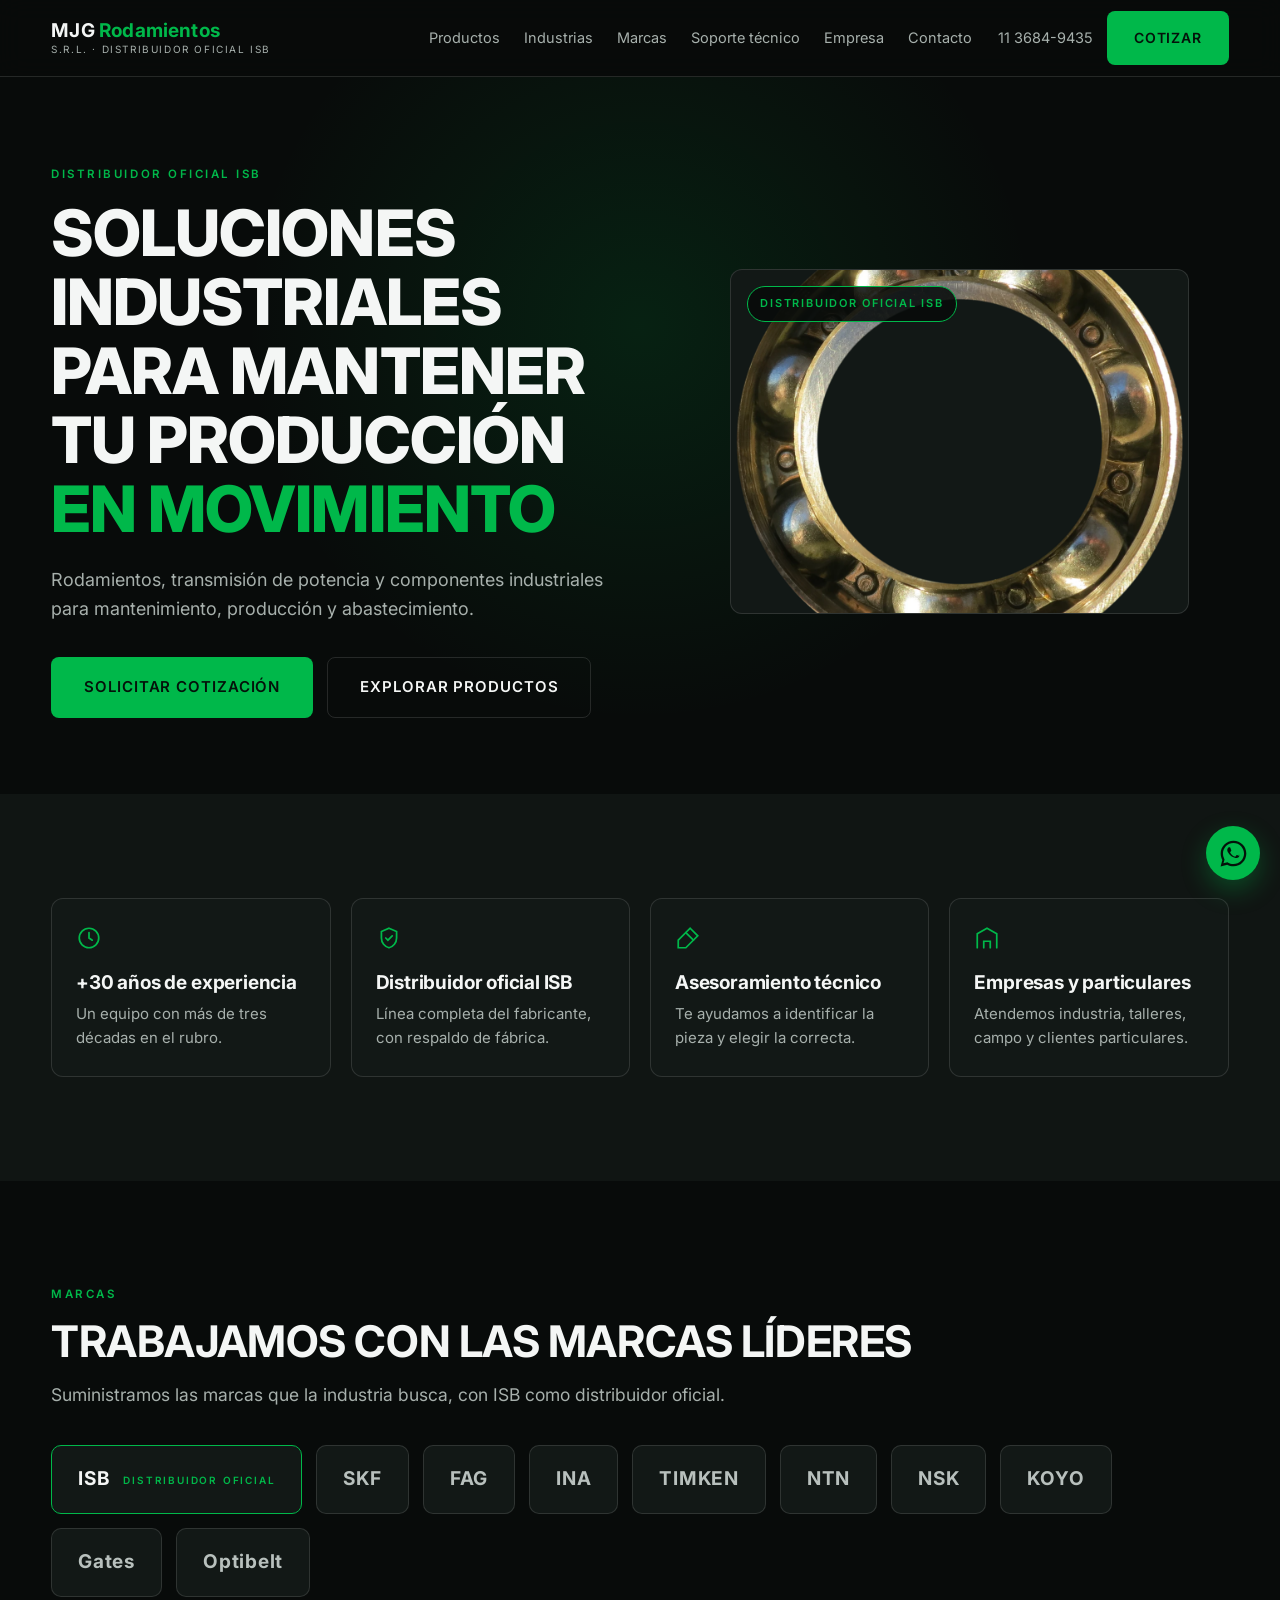
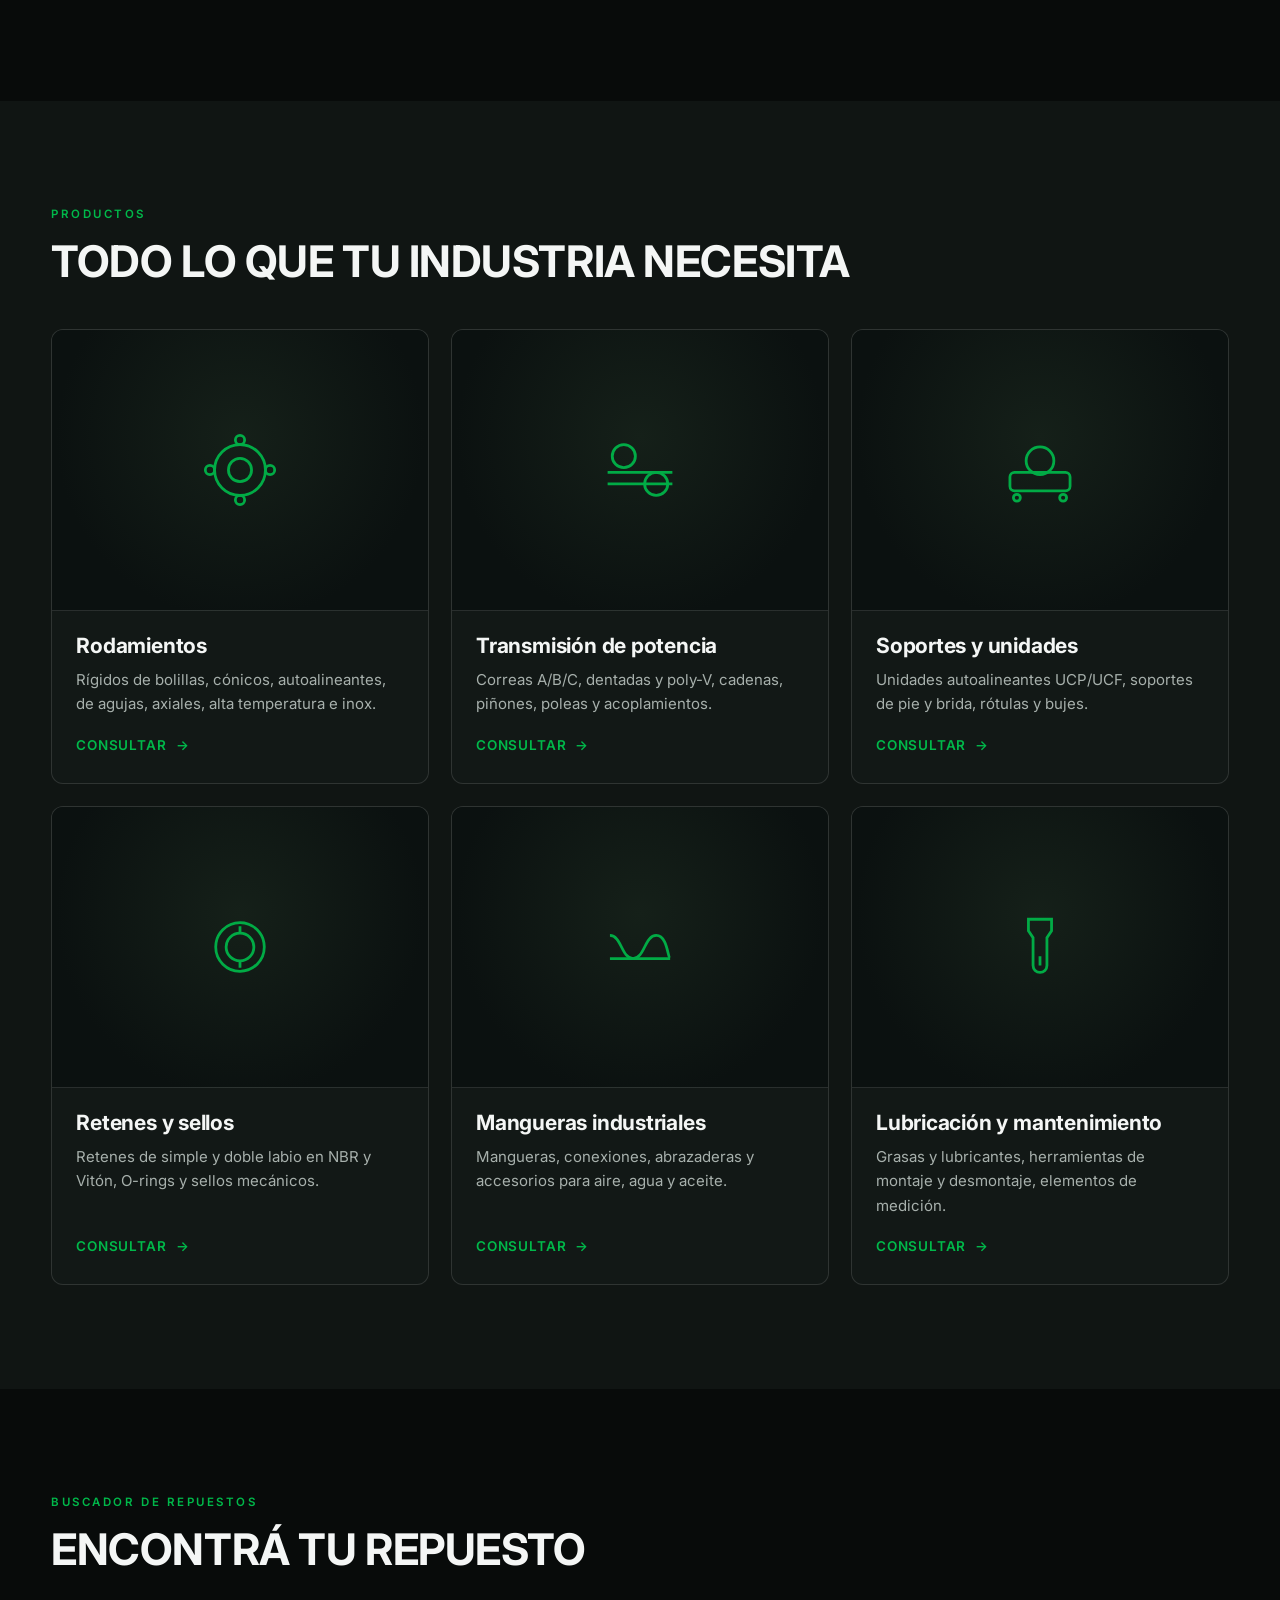
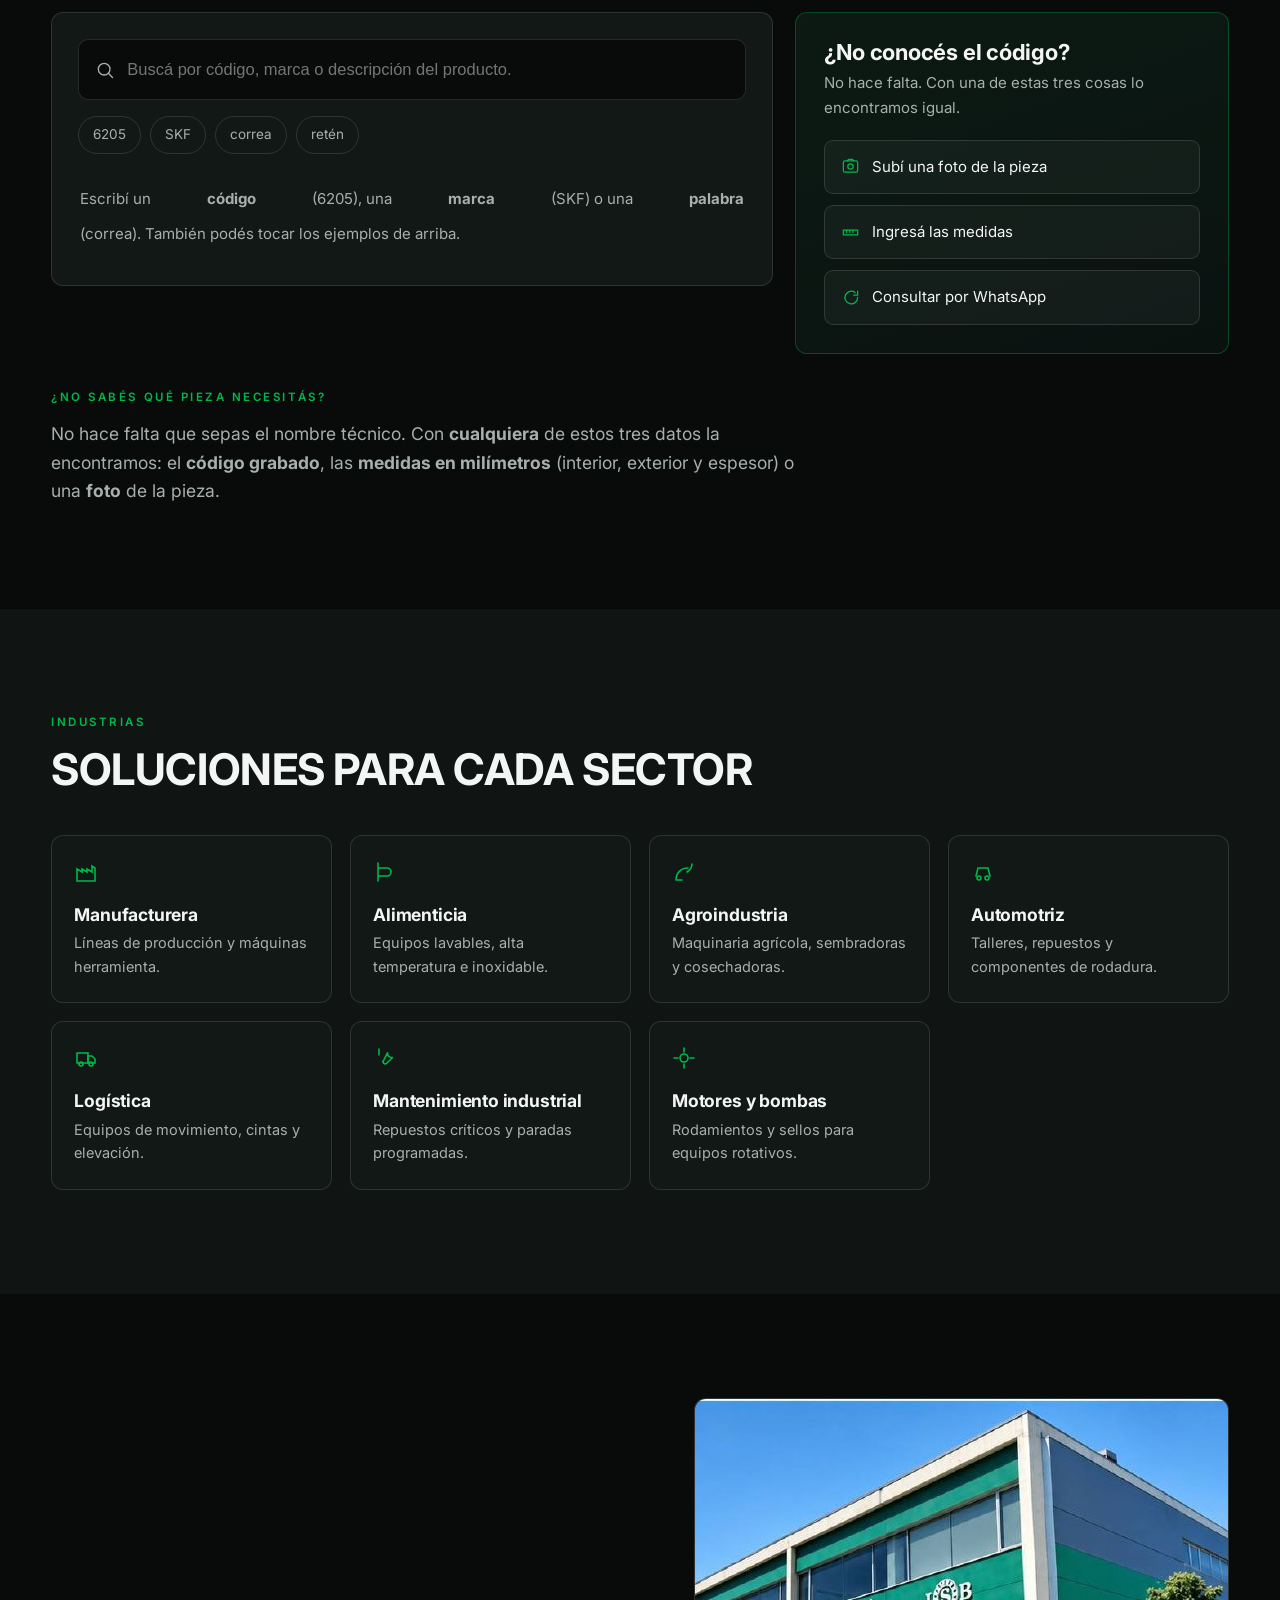
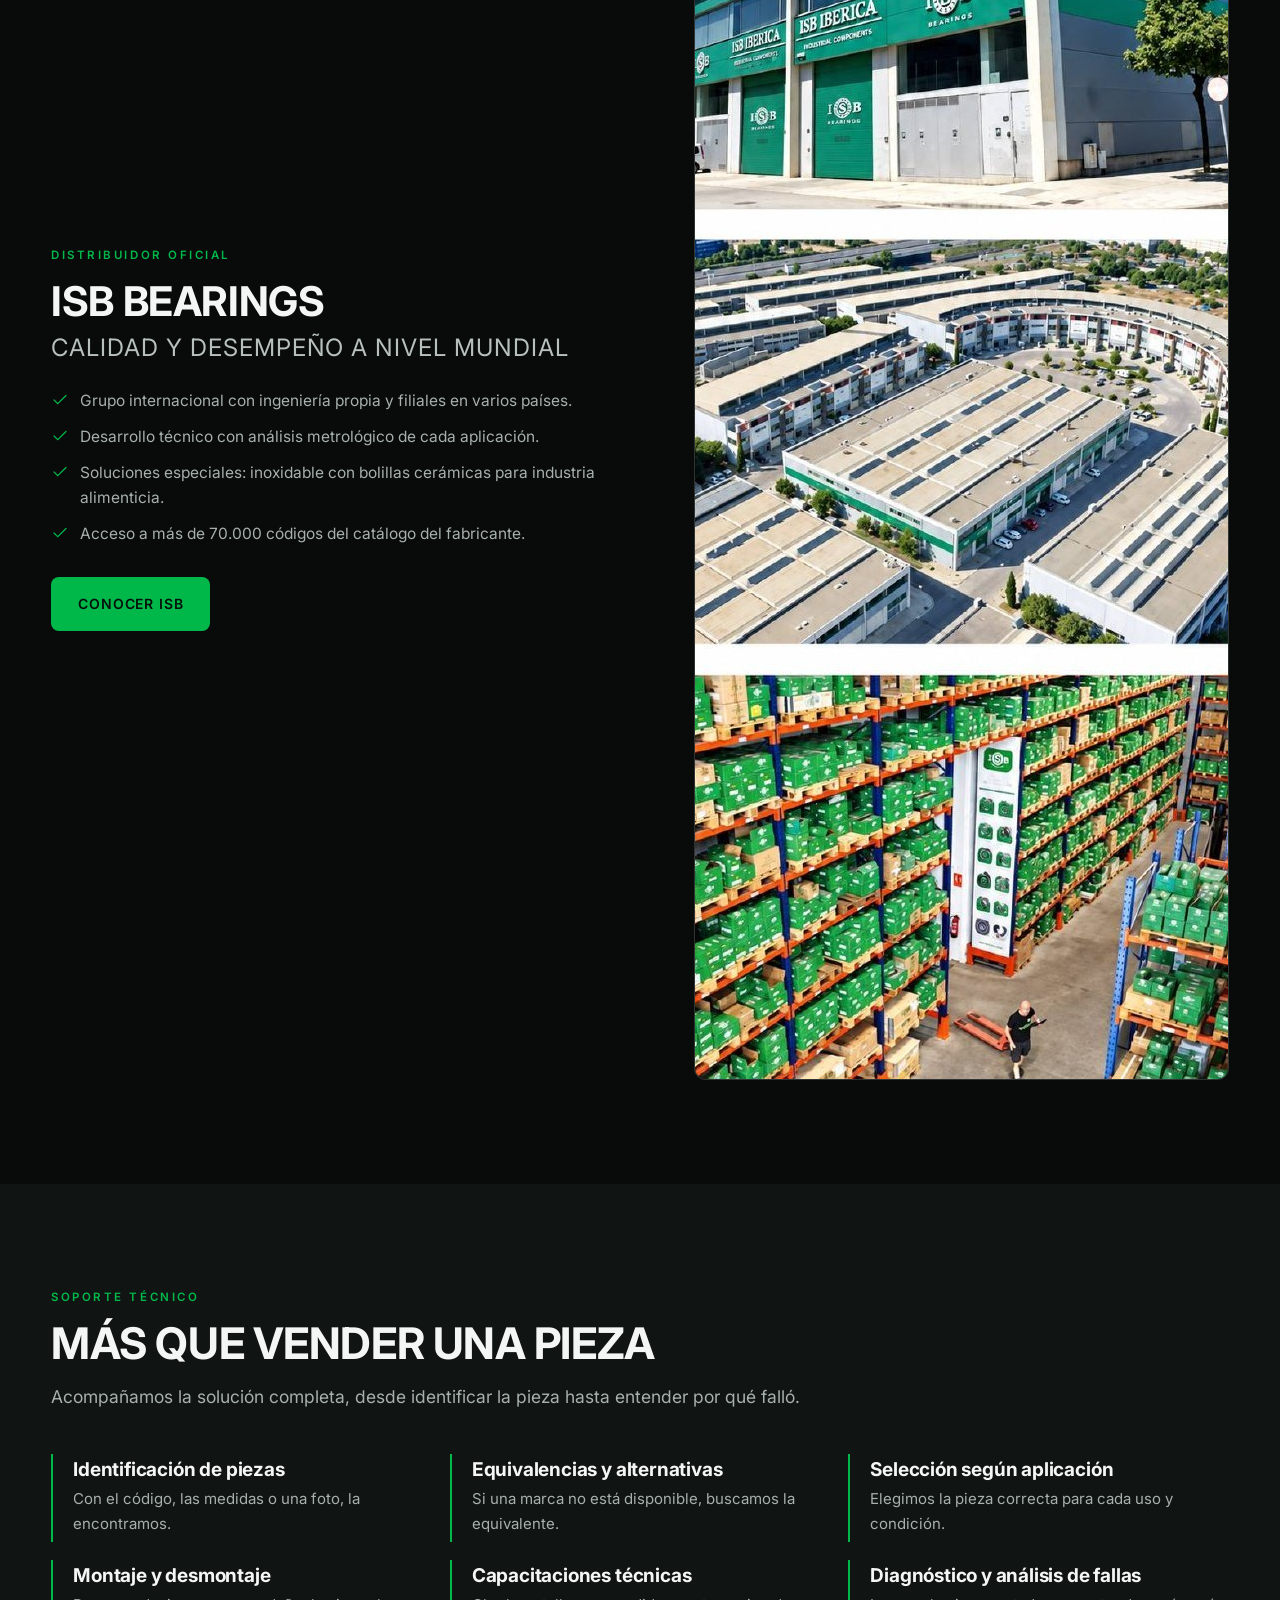
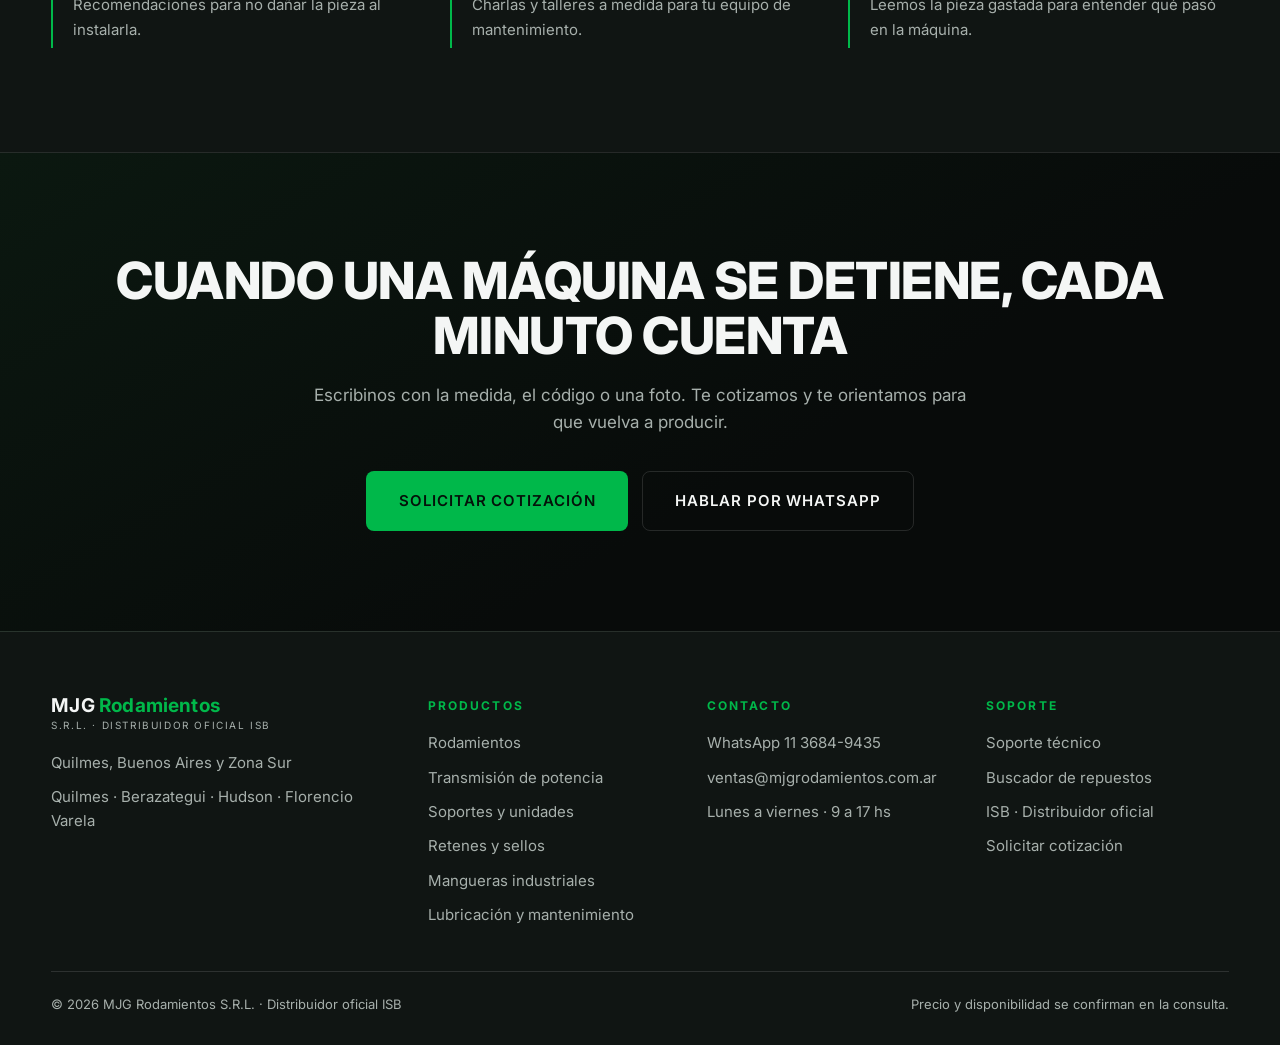
==== index.html @ 92ea75d4 "Rediseno completo: estetica industrial oscura (header sticky, hero, beneficios, marcas, categorias, " ====
<!DOCTYPE html>
<html lang="es">
<head>
<meta charset="utf-8">
<meta name="viewport" content="width=device-width,initial-scale=1">
<title>MJG Rodamientos | Soluciones Industriales y Transmisión de Potencia</title>
<meta name="description" content="Rodamientos, transmisión de potencia y componentes industriales para mantenimiento, producción y abastecimiento. Distribuidor oficial ISB. Quilmes, Berazategui, Hudson, Florencio Varela y Zona Sur.">
<link rel="canonical" href="https://mjgrodamientos.com.ar/">
<meta name="theme-color" content="#080B0A">
<meta name="robots" content="index, follow, max-snippet:-1, max-image-preview:large">
<link rel="icon" href="favicon.ico" sizes="any">
<link rel="icon" type="image/png" sizes="512x512" href="favicon-512.png">
<link rel="apple-touch-icon" sizes="180x180" href="favicon-180.png">
<meta property="og:type" content="website">
<meta property="og:site_name" content="MJG Rodamientos S.R.L.">
<meta property="og:locale" content="es_AR">
<meta property="og:url" content="https://mjgrodamientos.com.ar/">
<meta property="og:title" content="MJG Rodamientos | Soluciones Industriales y Transmisión de Potencia">
<meta property="og:description" content="Distribuidor oficial ISB. Rodamientos, transmisión de potencia y componentes industriales. Zona Sur: Quilmes, Berazategui, Hudson y Florencio Varela.">
<meta property="og:image" content="https://mjgrodamientos.com.ar/og-image.png">
<meta property="og:image:width" content="1200">
<meta property="og:image:height" content="630">
<meta name="twitter:card" content="summary_large_image">
<meta name="twitter:title" content="MJG Rodamientos | Soluciones Industriales">
<meta name="twitter:description" content="Distribuidor oficial ISB. Cotizá por WhatsApp.">
<meta name="twitter:image" content="https://mjgrodamientos.com.ar/og-image.png">
<link rel="preconnect" href="https://fonts.googleapis.com">
<link rel="preconnect" href="https://fonts.gstatic.com" crossorigin>
<link href="https://fonts.googleapis.com/css2?family=Inter:wght@400;500;600;700;800&display=swap" rel="stylesheet">
<link rel="stylesheet" href="assets/site.css">
<script type="application/ld+json">
{
  "@context": "https://schema.org",
  "@type": "LocalBusiness",
  "@id": "https://mjgrodamientos.com.ar/#organizacion",
  "name": "MJG Rodamientos S.R.L.",
  "url": "https://mjgrodamientos.com.ar/",
  "email": "ventas@mjgrodamientos.com.ar",
  "telephone": "+5491136849435",
  "description": "MJG Rodamientos S.R.L.: distribuidor oficial ISB. Rodamientos, transmisión de potencia y componentes industriales para mantenimiento, producción y abastecimiento. Atiende Quilmes, Berazategui, Hudson, Florencio Varela y toda la Zona Sur.",
  "image": "https://mjgrodamientos.com.ar/og-image.png",
  "logo": "https://mjgrodamientos.com.ar/og-image.png",
  "address": { "@type": "PostalAddress", "addressCountry": "AR" },
  "areaServed": [
    { "@type": "AdministrativeArea", "name": "Zona Sur del Gran Buenos Aires" },
    { "@type": "City", "name": "Quilmes" },
    { "@type": "City", "name": "Berazategui" },
    { "@type": "City", "name": "Hudson" },
    { "@type": "City", "name": "Florencio Varela" },
    { "@type": "Country", "name": "Argentina" }
  ],
  "openingHoursSpecification": [
    { "@type": "OpeningHoursSpecification", "dayOfWeek": ["Monday","Tuesday","Wednesday","Thursday","Friday"], "opens": "09:00", "closes": "17:00" }
  ],
  "contactPoint": {
    "@type": "ContactPoint",
    "contactType": "sales",
    "telephone": "+5491136849435",
    "email": "ventas@mjgrodamientos.com.ar",
    "areaServed": "AR",
    "availableLanguage": ["es"]
  },
  "hasOfferCatalog": {
    "@type": "OfferCatalog",
    "name": "Soluciones industriales",
    "itemListElement": [
      { "@type": "Offer", "itemOffered": { "@type": "Product", "name": "Rodamientos", "description": "Rígidos de bolillas, cónicos, autoalineantes, de agujas, axiales, alta temperatura e inox." } },
      { "@type": "Offer", "itemOffered": { "@type": "Product", "name": "Transmisión de potencia", "description": "Correas, cadenas, piñones, poleas y acoplamientos." } },
      { "@type": "Offer", "itemOffered": { "@type": "Product", "name": "Soportes y unidades", "description": "Unidades autoalineantes, soportes de pie y brida, rótulas y bujes." } },
      { "@type": "Offer", "itemOffered": { "@type": "Product", "name": "Retenes y sellos", "description": "Retenes de simple y doble labio en NBR y Vitón, O-rings y sellos." } },
      { "@type": "Offer", "itemOffered": { "@type": "Product", "name": "Mangueras industriales", "description": "Mangueras, conexiones, abrazaderas y accesorios." } },
      { "@type": "Offer", "itemOffered": { "@type": "Product", "name": "Lubricación y mantenimiento", "description": "Grasas, lubricantes, herramientas de montaje y mantenimiento." } }
    ]
  }
}
</script>
</head>
<body>

<header class="m-hdr" id="hdr">
  <div class="m-wrap m-hdr-in">
    <a class="m-logo" href="#top" aria-label="MJG Rodamientos, inicio">
      <b>MJG <em>Rodamientos</em></b>
      <span>S.R.L. · Distribuidor oficial ISB</span>
    </a>
    <nav class="m-nav" aria-label="Principal">
      <a href="#productos">Productos</a>
      <a href="#industrias">Industrias</a>
      <a href="#marcas">Marcas</a>
      <a href="#soporte">Soporte técnico</a>
      <a href="#empresa">Empresa</a>
      <a href="#contacto">Contacto</a>
    </nav>
    <div class="m-hdr-act">
      <a class="m-tel" href="https://wa.me/5491136849435?text=Hola%20MJG%20Rodamientos%2C%20queria%20hacer%20una%20consulta.%20">11 3684-9435</a>
      <a class="m-btn m-btn--p" href="https://wa.me/5491136849435?text=Hola%20MJG%20Rodamientos%2C%20quiero%20solicitar%20una%20cotizacion.%20Te%20paso%20la%20medida%2C%20el%20codigo%20o%20una%20foto%20de%20la%20pieza%3A%20">Cotizar</a>
      <button class="m-burger" id="burger" aria-label="Abrir menú" aria-expanded="false" aria-controls="mnav"><span></span><span></span><span></span></button>
    </div>
  </div>
  <nav class="m-mnav" id="mnav" hidden aria-label="Menú">
    <div class="m-wrap">
      <a href="#productos">Productos</a>
      <a href="#industrias">Industrias</a>
      <a href="#marcas">Marcas</a>
      <a href="#soporte">Soporte técnico</a>
      <a href="#empresa">Empresa</a>
      <a href="#contacto">Contacto</a>
    </div>
  </nav>
</header>

<main id="top">

  <section class="m-hero">
    <div class="m-wrap m-hero-in">
      <div>
        <p class="m-eyebrow">Distribuidor oficial ISB</p>
        <h1>Soluciones industriales para mantener tu producción <span class="m-grn">en movimiento</span></h1>
        <p class="m-sub">Rodamientos, transmisión de potencia y componentes industriales para mantenimiento, producción y abastecimiento.</p>
        <div class="m-hero-cta">
          <a class="m-btn m-btn--p m-btn--lg" href="https://wa.me/5491136849435?text=Hola%20MJG%20Rodamientos%2C%20quiero%20solicitar%20una%20cotizacion.%20Te%20paso%20la%20medida%2C%20el%20codigo%20o%20una%20foto%20de%20la%20pieza%3A%20">Solicitar cotización</a>
          <a class="m-btn m-btn--s m-btn--lg" href="#productos">Explorar productos</a>
        </div>
      </div>
      <figure class="m-hero-img m-rv">
        <span class="m-badge">Distribuidor oficial ISB</span>
        <img src="rod-bolillas.webp" alt="Rodamientos industriales" width="1100" height="1100" fetchpriority="high">
      </figure>
    </div>
  </section>

  <section class="m-sec m-sec--alt" id="beneficios">
    <div class="m-wrap">
      <div class="m-ben-grid">
        <article class="m-ben-c m-rv">
          <svg viewBox="0 0 24 24" fill="none" stroke="currentColor" stroke-width="1.6" stroke-linecap="round"><circle cx="12" cy="12" r="9"/><path d="M12 7v5l3 2"/></svg>
          <h3>+30 años de experiencia</h3>
          <p>Un equipo con más de tres décadas en el rubro.</p>
        </article>
        <article class="m-ben-c m-rv">
          <svg viewBox="0 0 24 24" fill="none" stroke="currentColor" stroke-width="1.6" stroke-linecap="round"><path d="M12 3l7 3v6c0 4.4-3 8-7 9-4-1-7-4.6-7-9V6z"/><path d="M9 12l2 2 4-4"/></svg>
          <h3>Distribuidor oficial ISB</h3>
          <p>Línea completa del fabricante, con respaldo de fábrica.</p>
        </article>
        <article class="m-ben-c m-rv">
          <svg viewBox="0 0 24 24" fill="none" stroke="currentColor" stroke-width="1.6" stroke-linecap="round"><path d="M14 3l7 7-11 11H3v-7z"/><path d="M10 7l7 7"/></svg>
          <h3>Asesoramiento técnico</h3>
          <p>Te ayudamos a identificar la pieza y elegir la correcta.</p>
        </article>
        <article class="m-ben-c m-rv">
          <svg viewBox="0 0 24 24" fill="none" stroke="currentColor" stroke-width="1.6" stroke-linecap="round"><path d="M3 21V8l9-5 9 5v13"/><path d="M9 21v-6h6v6"/></svg>
          <h3>Empresas y particulares</h3>
          <p>Atendemos industria, talleres, campo y clientes particulares.</p>
        </article>
      </div>
    </div>
  </section>

  <section class="m-sec" id="marcas">
    <div class="m-wrap">
      <p class="m-eyebrow">Marcas</p>
      <h2 class="m-h2">Trabajamos con las marcas líderes</h2>
      <p class="m-lead">Suministramos las marcas que la industria busca, con ISB como distribuidor oficial.</p>
      <div class="m-brands m-rv">
        <div class="m-brand m-brand--isb"><span>ISB</span><small>Distribuidor oficial</small></div>
        <div class="m-brand">SKF</div>
        <div class="m-brand">FAG</div>
        <div class="m-brand">INA</div>
        <div class="m-brand">TIMKEN</div>
        <div class="m-brand">NTN</div>
        <div class="m-brand">NSK</div>
        <div class="m-brand">KOYO</div>
        <div class="m-brand">Gates</div>
        <div class="m-brand">Optibelt</div>
      </div>
    </div>
  </section>

  <section class="m-sec m-sec--alt" id="productos">
    <div class="m-wrap">
      <p class="m-eyebrow">Productos</p>
      <h2 class="m-h2">Todo lo que tu industria necesita</h2>
      <div class="m-cats">
        <article class="m-cat m-rv">
          <div class="m-cat-ico" aria-hidden="true"><svg viewBox="0 0 64 64" fill="none" stroke="currentColor" stroke-width="2.4"><circle cx="32" cy="32" r="22"/><circle cx="32" cy="32" r="10"/><circle cx="32" cy="6" r="4"/><circle cx="58" cy="32" r="4"/><circle cx="32" cy="58" r="4"/><circle cx="6" cy="32" r="4"/></svg></div>
          <div class="m-cat-b">
            <h3>Rodamientos</h3>
            <p>Rígidos de bolillas, cónicos, autoalineantes, de agujas, axiales, alta temperatura e inox.</p>
            <a class="m-more" href="https://wa.me/5491136849435?text=Hola%20MJG%20Rodamientos%2C%20quiero%20consultar%20por%20RODAMIENTOS.%20Te%20paso%20la%20medida%20o%20el%20codigo%3A%20">Consultar <span aria-hidden="true">→</span></a>
          </div>
        </article>
        <article class="m-cat m-rv">
          <div class="m-cat-ico" aria-hidden="true"><svg viewBox="0 0 64 64" fill="none" stroke="currentColor" stroke-width="2.4"><circle cx="18" cy="20" r="10"/><circle cx="46" cy="44" r="10"/><path d="M4 34h56M4 44h56"/></svg></div>
          <div class="m-cat-b">
            <h3>Transmisión de potencia</h3>
            <p>Correas A/B/C, dentadas y poly-V, cadenas, piñones, poleas y acoplamientos.</p>
            <a class="m-more" href="https://wa.me/5491136849435?text=Hola%20MJG%20Rodamientos%2C%20quiero%20consultar%20por%20TRANSMISION%20DE%20POTENCIA%20%28correas%2C%20cadenas%2C%20pinones%29.%20Te%20paso%20la%20medida%20o%20el%20codigo%3A%20">Consultar <span aria-hidden="true">→</span></a>
          </div>
        </article>
        <article class="m-cat m-rv">
          <div class="m-cat-ico" aria-hidden="true"><svg viewBox="0 0 64 64" fill="none" stroke="currentColor" stroke-width="2.4"><rect x="6" y="34" width="52" height="16" rx="4"/><circle cx="32" cy="24" r="12"/><circle cx="12" cy="56" r="3"/><circle cx="52" cy="56" r="3"/></svg></div>
          <div class="m-cat-b">
            <h3>Soportes y unidades</h3>
            <p>Unidades autoalineantes UCP/UCF, soportes de pie y brida, rótulas y bujes.</p>
            <a class="m-more" href="https://wa.me/5491136849435?text=Hola%20MJG%20Rodamientos%2C%20quiero%20consultar%20por%20SOPORTES%20Y%20UNIDADES%20%28UCP/UCF%29.%20Te%20paso%20la%20medida%20o%20el%20codigo%3A%20">Consultar <span aria-hidden="true">→</span></a>
          </div>
        </article>
        <article class="m-cat m-rv">
          <div class="m-cat-ico" aria-hidden="true"><svg viewBox="0 0 64 64" fill="none" stroke="currentColor" stroke-width="2.4"><circle cx="32" cy="32" r="21"/><circle cx="32" cy="32" r="12"/><path d="M32 20v-6M32 50v-6"/></svg></div>
          <div class="m-cat-b">
            <h3>Retenes y sellos</h3>
            <p>Retenes de simple y doble labio en NBR y Vitón, O-rings y sellos mecánicos.</p>
            <a class="m-more" href="https://wa.me/5491136849435?text=Hola%20MJG%20Rodamientos%2C%20quiero%20consultar%20por%20RETENES%20Y%20SELLOS.%20Te%20paso%20la%20medida%20o%20el%20codigo%3A%20">Consultar <span aria-hidden="true">→</span></a>
          </div>
        </article>
        <article class="m-cat m-rv">
          <div class="m-cat-ico" aria-hidden="true"><svg viewBox="0 0 64 64" fill="none" stroke="currentColor" stroke-width="2.4"><path d="M6 22c10 0 10 20 20 20s10-20 20-20 10 20 12 20"/><path d="M6 42h52"/></svg></div>
          <div class="m-cat-b">
            <h3>Mangueras industriales</h3>
            <p>Mangueras, conexiones, abrazaderas y accesorios para aire, agua y aceite.</p>
            <a class="m-more" href="https://wa.me/5491136849435?text=Hola%20MJG%20Rodamientos%2C%20quiero%20consultar%20por%20MANGUERAS%20INDUSTRIALES.%20Te%20paso%20la%20medida%20o%20el%20codigo%3A%20">Consultar <span aria-hidden="true">→</span></a>
          </div>
        </article>
        <article class="m-cat m-rv">
          <div class="m-cat-ico" aria-hidden="true"><svg viewBox="0 0 64 64" fill="none" stroke="currentColor" stroke-width="2.4"><path d="M22 8h20v10l-4 6v24a6 6 0 0 1-12 0V24l-4-6z"/><path d="M32 40v8"/></svg></div>
          <div class="m-cat-b">
            <h3>Lubricación y mantenimiento</h3>
            <p>Grasas y lubricantes, herramientas de montaje y desmontaje, elementos de medición.</p>
            <a class="m-more" href="https://wa.me/5491136849435?text=Hola%20MJG%20Rodamientos%2C%20quiero%20consultar%20por%20LUBRICACION%20Y%20MANTENIMIENTO.%20Te%20paso%20la%20medida%20o%20el%20codigo%3A%20">Consultar <span aria-hidden="true">→</span></a>
          </div>
        </article>
      </div>
    </div>
  </section>

  <section class="m-sec" id="buscar">
    <div class="m-wrap">
      <p class="m-eyebrow">Buscador de repuestos</p>
      <h2 class="m-h2">Encontrá tu repuesto</h2>
      <div class="m-find-grid">
        <div class="m-find-box">
          <label class="m-field">
            <svg viewBox="0 0 24 24" fill="none" stroke="currentColor" stroke-width="1.6" stroke-linecap="round" aria-hidden="true"><circle cx="11" cy="11" r="7"/><path d="M16 16l5 5"/></svg>
            <input id="q" type="search" autocomplete="off" spellcheck="false" aria-label="Buscar repuesto" placeholder="Buscá por código, marca o descripción del producto.">
          </label>
          <div class="m-chips" id="chips">
            <button class="m-chip" type="button">6205</button>
            <button class="m-chip" type="button">SKF</button>
            <button class="m-chip" type="button">correa</button>
            <button class="m-chip" type="button">retén</button>
          </div>
          <ul class="m-res" id="res" aria-live="polite"></ul>
        </div>
        <aside class="m-nocode">
          <h3>¿No conocés el código?</h3>
          <p>No hace falta. Con una de estas tres cosas lo encontramos igual.</p>
          <ul>
            <li><a href="https://wa.me/5491136849435?text=Hola%20MJG%20Rodamientos%2C%20quiero%20mandarles%20la%20FOTO%20de%20una%20pieza%20para%20identificarla.%20">
              <svg viewBox="0 0 24 24" fill="none" stroke="currentColor" stroke-width="1.6" stroke-linecap="round" aria-hidden="true"><rect x="3" y="5" width="18" height="14" rx="2"/><circle cx="12" cy="12" r="3.4"/><path d="M8 5l1.5-2h5L16 5"/></svg>
              Subí una foto de la pieza</a></li>
            <li><a href="#medidas">
              <svg viewBox="0 0 24 24" fill="none" stroke="currentColor" stroke-width="1.6" stroke-linecap="round" aria-hidden="true"><path d="M3 9h18v6H3z"/><path d="M7 9v3M11 9v3M15 9v3"/></svg>
              Ingresá las medidas</a></li>
            <li><a href="https://wa.me/5491136849435?text=Hola%20MJG%20Rodamientos%2C%20quiero%20solicitar%20una%20cotizacion.%20Te%20paso%20la%20medida%2C%20el%20codigo%20o%20una%20foto%20de%20la%20pieza%3A%20">
              <svg viewBox="0 0 24 24" fill="none" stroke="currentColor" stroke-width="1.6" stroke-linecap="round" aria-hidden="true"><path d="M21 12a8 8 0 1 1-3.2-6.4"/><path d="M21 4v5h-5"/></svg>
              Consultar por WhatsApp</a></li>
          </ul>
        </aside>
      </div>

      <div id="medidas" class="m-lead" style="margin-top:34px">
        <p class="m-eyebrow" style="margin-top:26px">¿No sabés qué pieza necesitás?</p>
        <p>No hace falta que sepas el nombre técnico. Con <b>cualquiera</b> de estos tres datos la encontramos: el <b>código grabado</b>, las <b>medidas en milímetros</b> (interior, exterior y espesor) o una <b>foto</b> de la pieza.</p>
      </div>
    </div>
  </section>

  <section class="m-sec m-sec--alt" id="industrias">
    <div class="m-wrap">
      <p class="m-eyebrow">Industrias</p>
      <h2 class="m-h2">Soluciones para cada sector</h2>
      <div class="m-ind-grid">
        <article class="m-ind-i"><svg viewBox="0 0 24 24" fill="none" stroke="currentColor" stroke-width="1.6" stroke-linecap="round"><path d="M3 21V9l5 3V9l5 3V9l5 3V6l3 2v13z"/></svg><h3>Manufacturera</h3><p>Líneas de producción y máquinas herramienta.</p></article>
        <article class="m-ind-i"><svg viewBox="0 0 24 24" fill="none" stroke="currentColor" stroke-width="1.6" stroke-linecap="round"><path d="M5 3v18M5 8h9a4 4 0 0 1 0 8H5"/></svg><h3>Alimenticia</h3><p>Equipos lavables, alta temperatura e inoxidable.</p></article>
        <article class="m-ind-i"><svg viewBox="0 0 24 24" fill="none" stroke="currentColor" stroke-width="1.6" stroke-linecap="round"><path d="M4 20c0-7 5-12 12-12M4 20h6M20 4c0 3-2 6-5 8"/></svg><h3>Agroindustria</h3><p>Maquinaria agrícola, sembradoras y cosechadoras.</p></article>
        <article class="m-ind-i"><svg viewBox="0 0 24 24" fill="none" stroke="currentColor" stroke-width="1.6" stroke-linecap="round"><path d="M5 16l2-8h10l2 8"/><circle cx="8" cy="18" r="2"/><circle cx="16" cy="18" r="2"/></svg><h3>Automotriz</h3><p>Talleres, repuestos y componentes de rodadura.</p></article>
        <article class="m-ind-i"><svg viewBox="0 0 24 24" fill="none" stroke="currentColor" stroke-width="1.6" stroke-linecap="round"><path d="M3 7h11v10H3z"/><path d="M14 10h4l3 3v4h-7z"/><circle cx="7" cy="18" r="2"/><circle cx="17" cy="18" r="2"/></svg><h3>Logística</h3><p>Equipos de movimiento, cintas y elevación.</p></article>
        <article class="m-ind-i"><svg viewBox="0 0 24 24" fill="none" stroke="currentColor" stroke-width="1.6" stroke-linecap="round"><path d="M14.7 6.3a4 4 0 0 0 5 5l-6 6a2 2 0 0 1-3-3z"/><path d="M6 3v6"/></svg><h3>Mantenimiento industrial</h3><p>Repuestos críticos y paradas programadas.</p></article>
        <article class="m-ind-i"><svg viewBox="0 0 24 24" fill="none" stroke="currentColor" stroke-width="1.6" stroke-linecap="round"><circle cx="12" cy="12" r="4"/><path d="M12 2v4M12 18v4M2 12h4M18 12h4"/></svg><h3>Motores y bombas</h3><p>Rodamientos y sellos para equipos rotativos.</p></article>
      </div>
    </div>
  </section>

  <section class="m-sec" id="empresa">
    <div class="m-wrap m-isb">
      <div>
        <p class="m-eyebrow">Distribuidor oficial</p>
        <h2>ISB Bearings</h2>
        <p class="m-isb-t">Calidad y desempeño a nivel mundial</p>
        <ul>
          <li><svg viewBox="0 0 24 24" fill="none" stroke="currentColor" stroke-width="1.6" stroke-linecap="round"><path d="M20 6L9 17l-5-5"/></svg> Grupo internacional con ingeniería propia y filiales en varios países.</li>
          <li><svg viewBox="0 0 24 24" fill="none" stroke="currentColor" stroke-width="1.6" stroke-linecap="round"><path d="M20 6L9 17l-5-5"/></svg> Desarrollo técnico con análisis metrológico de cada aplicación.</li>
          <li><svg viewBox="0 0 24 24" fill="none" stroke="currentColor" stroke-width="1.6" stroke-linecap="round"><path d="M20 6L9 17l-5-5"/></svg> Soluciones especiales: inoxidable con bolillas cerámicas para industria alimenticia.</li>
          <li><svg viewBox="0 0 24 24" fill="none" stroke="currentColor" stroke-width="1.6" stroke-linecap="round"><path d="M20 6L9 17l-5-5"/></svg> Acceso a más de 70.000 códigos del catálogo del fabricante.</li>
        </ul>
        <a class="m-btn m-btn--p" href="https://www.isb-industries.com/" target="_blank" rel="noopener">Conocer ISB</a>
      </div>
      <figure class="m-isb-img m-rv" style="margin:0">
        <img src="isb-iberica.jpg" alt="Instalaciones de ISB Ibérica" loading="lazy" width="821" height="1280">
      </figure>
    </div>
  </section>

  <section class="m-sec m-sec--alt" id="soporte">
    <div class="m-wrap">
      <p class="m-eyebrow">Soporte técnico</p>
      <h2 class="m-h2">Más que vender una pieza</h2>
      <p class="m-lead">Acompañamos la solución completa, desde identificar la pieza hasta entender por qué falló.</p>
      <div class="m-sup-grid">
        <article class="m-sup-i"><h3>Identificación de piezas</h3><p>Con el código, las medidas o una foto, la encontramos.</p></article>
        <article class="m-sup-i"><h3>Equivalencias y alternativas</h3><p>Si una marca no está disponible, buscamos la equivalente.</p></article>
        <article class="m-sup-i"><h3>Selección según aplicación</h3><p>Elegimos la pieza correcta para cada uso y condición.</p></article>
        <article class="m-sup-i"><h3>Montaje y desmontaje</h3><p>Recomendaciones para no dañar la pieza al instalarla.</p></article>
        <article class="m-sup-i"><h3>Capacitaciones técnicas</h3><p>Charlas y talleres a medida para tu equipo de mantenimiento.</p></article>
        <article class="m-sup-i"><h3>Diagnóstico y análisis de fallas</h3><p>Leemos la pieza gastada para entender qué pasó en la máquina.</p></article>
      </div>
    </div>
  </section>

  <section class="m-cta-f" id="contacto">
    <div class="m-wrap">
      <h2>Cuando una máquina se detiene, cada minuto cuenta</h2>
      <p>Escribinos con la medida, el código o una foto. Te cotizamos y te orientamos para que vuelva a producir.</p>
      <div class="m-btns">
        <a class="m-btn m-btn--p m-btn--lg" href="https://wa.me/5491136849435?text=Hola%20MJG%20Rodamientos%2C%20quiero%20solicitar%20una%20cotizacion.%20Te%20paso%20la%20medida%2C%20el%20codigo%20o%20una%20foto%20de%20la%20pieza%3A%20">Solicitar cotización</a>
        <a class="m-btn m-btn--s m-btn--lg" href="https://wa.me/5491136849435?text=Hola%20MJG%20Rodamientos%2C%20queria%20hacer%20una%20consulta.%20">Hablar por WhatsApp</a>
      </div>
    </div>
  </section>

</main>

<footer class="m-ftr">
  <div class="m-wrap">
    <div class="m-ftr-grid">
      <div>
        <a class="m-logo" href="#top">
          <b>MJG <em>Rodamientos</em></b>
          <span>S.R.L. · Distribuidor oficial ISB</span>
        </a>
        <ul style="margin-top:20px">
          <li>Quilmes, Buenos Aires y Zona Sur</li>
          <li>Quilmes · Berazategui · Hudson · Florencio Varela</li>
        </ul>
      </div>
      <div>
        <h4>Productos</h4>
        <ul>
          <li><a href="#productos">Rodamientos</a></li>
          <li><a href="#productos">Transmisión de potencia</a></li>
          <li><a href="#productos">Soportes y unidades</a></li>
          <li><a href="#productos">Retenes y sellos</a></li>
          <li><a href="#productos">Mangueras industriales</a></li>
          <li><a href="#productos">Lubricación y mantenimiento</a></li>
        </ul>
      </div>
      <div>
        <h4>Contacto</h4>
        <ul>
          <li><a href="https://wa.me/5491136849435?text=Hola%20MJG%20Rodamientos%2C%20queria%20hacer%20una%20consulta.%20">WhatsApp 11 3684-9435</a></li>
          <li><a href="mailto:ventas@mjgrodamientos.com.ar">ventas@mjgrodamientos.com.ar</a></li>
          <li>Lunes a viernes · 9 a 17 hs</li>
        </ul>
      </div>
      <div>
        <h4>Soporte</h4>
        <ul>
          <li><a href="#soporte">Soporte técnico</a></li>
          <li><a href="#buscar">Buscador de repuestos</a></li>
          <li><a href="#empresa">ISB · Distribuidor oficial</a></li>
          <li><a href="#contacto">Solicitar cotización</a></li>
        </ul>
      </div>
    </div>
    <div class="m-ftr-bot">
      <span>© <span id="yr">2026</span> MJG Rodamientos S.R.L. · Distribuidor oficial ISB</span>
      <span>Precio y disponibilidad se confirman en la consulta.</span>
    </div>
  </div>
</footer>

<a class="m-fab" href="https://wa.me/5491136849435?text=Hola%20MJG%20Rodamientos%2C%20queria%20hacer%20una%20consulta.%20" aria-label="Escribir por WhatsApp">
  <svg viewBox="0 0 32 32" fill="currentColor" aria-hidden="true"><path d="M16 .8C7.6.8.8 7.6.8 16c0 2.7.7 5.3 2 7.6L.7 31.3l7.9-2.1c2.2 1.2 4.7 1.9 7.4 1.9 8.4 0 15.2-6.8 15.2-15.2S24.4.8 16 .8zm0 27.7c-2.4 0-4.7-.7-6.7-1.9l-.5-.3-4.7 1.2 1.3-4.5-.3-.5A12.6 12.6 0 0 1 3.5 16C3.5 9.1 9.1 3.5 16 3.5S28.5 9.1 28.5 16 22.9 28.5 16 28.5zm7-9.4c-.4-.2-2.3-1.1-2.7-1.2-.3-.1-.6-.2-.8.2-.3.4-1 1.2-1.2 1.5-.2.2-.4.3-.8.1-.4-.2-1.7-.6-3.2-2-1.2-1.1-2-2.4-2.2-2.8-.2-.4 0-.6.2-.8l.6-.7c.2-.2.3-.4.4-.7.1-.3.1-.5 0-.7-.1-.2-.8-2-1.1-2.7-.3-.7-.6-.6-.8-.6h-.7c-.2 0-.6.1-.9.4-.3.3-1.2 1.1-1.2 2.8s1.2 3.2 1.4 3.4c.2.2 2.4 3.7 5.9 5.2.8.3 1.5.5 2 .7.8.3 1.6.2 2.2.1.7-.1 2.3-.9 2.6-1.8.3-.9.3-1.6.2-1.8-.1-.2-.3-.3-.7-.5z"/></svg>
</a>

<script src="assets/site.js" defer></script>
</body>
</html>
---- assets/site.css ----
/* ============================================================
   MJG Rodamientos · hoja de estilos (rediseño industrial oscuro)
   Referencia: mjg-home-reference.png + DESIGN_SYSTEM.md
   ============================================================ */
:root{
  --bg:#080B0A; --bg2:#101513; --card:#121816; --cardh:#17201C;
  --grn:#00B84A; --grn2:#00D65A; --tx:#F4F6F5; --tx2:#A7B0AC;
  --ln:rgba(255,255,255,.12); --steel:#B8C0BD;
  --max:1440px; --r-card:12px; --r-btn:8px;
  --sans:'Inter','Space Grotesk',system-ui,-apple-system,sans-serif;
  --ease:.22s cubic-bezier(.4,0,.2,1);
}
*{box-sizing:border-box}
html{scroll-behavior:smooth}
body{margin:0;background:var(--bg);color:var(--tx);font-family:var(--sans);
  font-size:17px;line-height:1.62;-webkit-font-smoothing:antialiased;overflow-x:hidden}
img{max-width:100%;display:block}
a{color:inherit;text-decoration:none}
button{font:inherit}
h1,h2,h3{margin:0;line-height:1.08;letter-spacing:-.01em;font-weight:700}
p{margin:0}
.m-wrap{width:92%;max-width:var(--max);margin:0 auto}
.m-sec{padding:104px 0}
.m-sec--alt{background:var(--bg2)}
.m-eyebrow{font-size:11.5px;letter-spacing:.22em;text-transform:uppercase;color:var(--grn);font-weight:600;margin-bottom:14px}
.m-h2{font-size:clamp(30px,3.4vw,46px);text-transform:uppercase}
.m-lead{color:var(--tx2);font-size:17.5px;max-width:70ch;margin-top:16px}
.m-grn{color:var(--grn)}

/* ---------- botones ---------- */
.m-btn{display:inline-flex;align-items:center;justify-content:center;gap:10px;
  border-radius:var(--r-btn);padding:15px 26px;font-weight:600;font-size:14px;
  letter-spacing:.06em;text-transform:uppercase;border:1px solid transparent;
  cursor:pointer;transition:background var(--ease),border-color var(--ease),color var(--ease),transform var(--ease)}
.m-btn svg{width:19px;height:19px;flex:none}
.m-btn--p{background:var(--grn);color:#04120A}
.m-btn--p:hover{background:var(--grn2);transform:translateY(-1px)}
.m-btn--s{background:transparent;color:var(--tx);border-color:var(--ln)}
.m-btn--s:hover{border-color:var(--grn);color:var(--grn)}
.m-btn--lg{padding:17px 32px;font-size:15px}

/* ---------- header ---------- */
.m-hdr{position:sticky;top:0;z-index:60;background:rgba(8,11,10,.88);
  backdrop-filter:blur(12px);border-bottom:1px solid var(--ln);transition:box-shadow var(--ease)}
.m-hdr.on{box-shadow:0 10px 30px rgba(0,0,0,.45)}
.m-hdr-in{display:flex;align-items:center;gap:26px;height:76px}
.m-logo{display:flex;flex-direction:column;line-height:1.1;flex:none}
.m-logo b{font-size:19px;font-weight:700;letter-spacing:.01em}
.m-logo b em{font-style:normal;color:var(--grn)}
.m-logo span{font-size:10px;letter-spacing:.16em;text-transform:uppercase;color:var(--tx2);margin-top:3px}
.m-nav{display:flex;gap:24px;margin-left:auto}
.m-nav a{font-size:14.5px;color:var(--tx2);transition:color var(--ease);white-space:nowrap}
.m-nav a:hover{color:var(--tx)}
.m-hdr-act{display:flex;align-items:center;gap:14px;flex:none}
.m-tel{font-size:14.5px;color:var(--tx2)}
.m-tel:hover{color:var(--grn)}
.m-burger{display:none;background:none;border:1px solid var(--ln);border-radius:8px;
  width:44px;height:42px;color:var(--tx);cursor:pointer}
.m-burger span{display:block;width:18px;height:2px;background:currentColor;margin:3px auto;border-radius:2px}
.m-mnav{display:none}

/* ---------- hero ---------- */
.m-hero{position:relative;padding:88px 0 76px;overflow:hidden}
.m-hero::after{content:"";position:absolute;left:50%;top:-28%;width:900px;height:900px;
  transform:translateX(-50%);background:radial-gradient(circle,rgba(0,184,74,.13),transparent 62%);
  pointer-events:none}
.m-hero-in{display:grid;grid-template-columns:1.04fr .96fr;gap:56px;align-items:center;position:relative;z-index:1}
.m-hero h1{font-size:clamp(38px,5vw,72px);text-transform:uppercase;font-weight:800;letter-spacing:-.015em}
.m-hero p.m-sub{color:var(--tx2);font-size:18px;margin-top:22px;max-width:56ch}
.m-hero-cta{display:flex;flex-wrap:wrap;gap:14px;margin-top:34px}
.m-hero-ben{display:grid;grid-template-columns:repeat(2,1fr);gap:14px 26px;margin-top:42px;
  padding-top:30px;border-top:1px solid var(--ln)}
.m-ben-i{display:flex;gap:11px;align-items:flex-start;font-size:14.5px;color:var(--steel)}
.m-ben-i svg{width:18px;height:18px;color:var(--grn);flex:none;margin-top:2px}
.m-hero-img{position:relative;border-radius:var(--r-card);overflow:hidden;border:1px solid var(--ln);background:var(--card)}
.m-hero-img img{width:100%;height:100%;object-fit:cover;aspect-ratio:4/3}
.m-hero-img figcaption{position:absolute;left:0;bottom:0;right:0;padding:14px 16px;font-size:12px;
  color:var(--steel);background:linear-gradient(transparent,rgba(8,11,10,.92))}
.m-badge{position:absolute;top:16px;left:16px;background:rgba(8,11,10,.86);border:1px solid var(--grn);
  color:var(--grn);font-size:11px;letter-spacing:.16em;text-transform:uppercase;font-weight:600;
  padding:8px 12px;border-radius:999px}

/* ---------- beneficios ---------- */
.m-ben-grid{display:grid;grid-template-columns:repeat(4,1fr);gap:20px}
.m-ben-c{background:var(--card);border:1px solid var(--ln);border-radius:var(--r-card);padding:26px 24px;
  transition:background var(--ease),border-color var(--ease)}
.m-ben-c:hover{background:var(--cardh);border-color:rgba(0,184,74,.4)}
.m-ben-c svg{width:26px;height:26px;color:var(--grn);margin-bottom:14px}
.m-ben-c h3{font-size:19px;margin-bottom:8px}
.m-ben-c p{color:var(--tx2);font-size:15px}

/* ---------- marcas ---------- */
.m-brands{display:flex;flex-wrap:wrap;gap:14px;margin-top:36px}
.m-brand{border:1px solid var(--ln);border-radius:10px;padding:18px 26px;font-weight:700;
  font-size:19px;letter-spacing:.04em;color:var(--steel);background:var(--card);transition:var(--ease)}
.m-brand:hover{color:var(--tx);border-color:rgba(0,184,74,.45)}
.m-brand--isb{border-color:var(--grn);color:var(--tx);display:flex;align-items:center;gap:14px;flex-wrap:wrap}
.m-brand--isb small{display:block;font-size:10px;letter-spacing:.18em;text-transform:uppercase;
  color:var(--grn);font-weight:600}

/* ---------- categorias ---------- */
.m-cats{display:grid;grid-template-columns:repeat(3,1fr);gap:22px;margin-top:44px}
.m-cat{background:var(--card);border:1px solid var(--ln);border-radius:var(--r-card);overflow:hidden;
  display:flex;flex-direction:column;transition:background var(--ease),border-color var(--ease),transform var(--ease)}
.m-cat:hover{background:var(--cardh);border-color:rgba(0,184,74,.4);transform:translateY(-3px)}
.m-cat figure{margin:0;aspect-ratio:4/3;overflow:hidden;background:var(--bg2)}
.m-cat-ico{aspect-ratio:4/3;display:flex;align-items:center;justify-content:center;
  background:radial-gradient(circle at 50% 38%,#152019,#0B1110 72%);border-bottom:1px solid var(--ln)}
.m-cat-ico svg{width:74px;height:74px;color:var(--grn);opacity:.92}
.m-cat figure img{width:100%;height:100%;object-fit:cover}
.m-cat-b{padding:24px 24px 26px;display:flex;flex-direction:column;flex:1}
.m-cat-b h3{font-size:21px;margin-bottom:10px}
.m-cat-b p{color:var(--tx2);font-size:15px;flex:1}
.m-more{display:inline-flex;align-items:center;gap:9px;margin-top:18px;color:var(--grn);
  font-weight:600;font-size:13.5px;letter-spacing:.06em;text-transform:uppercase}
.m-more:hover{gap:13px}

/* ---------- buscador ---------- */
.m-find-grid{display:grid;grid-template-columns:1.25fr .75fr;gap:22px;margin-top:40px;align-items:start}
.m-find-box{background:var(--card);border:1px solid var(--ln);border-radius:var(--r-card);padding:26px}
.m-field{display:flex;align-items:center;gap:12px;background:var(--bg);border:1px solid var(--ln);
  border-radius:10px;padding:6px 16px}
.m-field svg{width:20px;height:20px;color:var(--tx2);flex:none}
.m-field{width:100%}
.m-field input{flex:1 1 0;min-width:0;width:100%;background:none;border:0;outline:none;color:var(--tx);font-size:16.5px;padding:14px 0}
.m-chips{display:flex;flex-wrap:wrap;gap:9px;margin-top:16px}
.m-chip{border:1px solid var(--ln);border-radius:999px;padding:7px 14px;font-size:13.5px;color:var(--tx2);
  background:none;cursor:pointer;transition:var(--ease)}
.m-chip:hover{border-color:var(--grn);color:var(--grn)}
.m-res{margin:20px 0 0;padding:0;list-style:none;max-height:330px;overflow:auto}
.m-res li{border-top:1px solid var(--ln);padding:13px 2px;display:flex;justify-content:space-between;
  gap:10px 16px;align-items:baseline;font-size:15px;flex-wrap:wrap;min-width:0}
.m-res li span{min-width:0;overflow-wrap:anywhere}
.m-res li:first-child{border-top:0}
.m-res .r-cat{color:var(--tx2);font-size:12.5px;letter-spacing:.1em;text-transform:uppercase;flex:none}
.m-hdr-in{min-width:0}
.m-hdr-act{min-width:0}
.m-res-empty{color:var(--tx2);font-size:15px;border-top:1px solid var(--ln);padding-top:16px}
.m-nocode{background:linear-gradient(160deg,#0C1A13,#0A1210);border:1px solid rgba(0,184,74,.32);
  border-radius:var(--r-card);padding:28px}
.m-nocode h3{font-size:22px;margin-bottom:6px}
.m-nocode p{color:var(--tx2);font-size:15px;margin-bottom:20px}
.m-nocode ul{list-style:none;margin:0;padding:0;display:grid;gap:11px}
.m-nocode a{display:flex;align-items:center;gap:12px;background:rgba(255,255,255,.04);
  border:1px solid var(--ln);border-radius:9px;padding:14px 16px;font-size:15px;transition:var(--ease)}
.m-nocode a:hover{border-color:var(--grn);background:rgba(0,184,74,.08)}
.m-nocode a svg{width:19px;height:19px;color:var(--grn);flex:none}

/* ---------- industrias ---------- */
.m-ind-grid{display:grid;grid-template-columns:repeat(4,1fr);gap:18px;margin-top:42px}
.m-ind-i{background:var(--card);border:1px solid var(--ln);border-radius:var(--r-card);padding:24px 22px;
  transition:var(--ease)}
.m-ind-i:hover{border-color:rgba(0,184,74,.4);background:var(--cardh)}
.m-ind-i svg{width:24px;height:24px;color:var(--grn);margin-bottom:13px}
.m-ind-i h3{font-size:17.5px}
.m-ind-i p{color:var(--tx2);font-size:14.5px;margin-top:7px}

/* ---------- ISB ---------- */
.m-isb{display:grid;grid-template-columns:1.05fr .95fr;gap:52px;align-items:center}
.m-isb-img{border-radius:var(--r-card);overflow:hidden;border:1px solid var(--ln);background:var(--card)}
.m-isb-img img{width:100%;aspect-ratio:4/3;object-fit:cover}
.m-isb h2{font-size:clamp(28px,3.2vw,42px);text-transform:uppercase;margin-bottom:6px}
.m-isb .m-isb-t{font-size:clamp(18px,2vw,24px);color:var(--steel);text-transform:uppercase;
  letter-spacing:.04em;margin-bottom:20px}
.m-isb ul{list-style:none;padding:0;margin:0 0 30px;display:grid;gap:11px}
.m-isb li{display:flex;gap:11px;color:var(--tx2);font-size:15.5px}
.m-isb li svg{width:18px;height:18px;color:var(--grn);flex:none;margin-top:3px}

/* ---------- soporte ---------- */
.m-sup-grid{display:grid;grid-template-columns:repeat(3,1fr);gap:18px;margin-top:42px}
.m-sup-i{border-left:2px solid var(--grn);padding:6px 0 6px 20px}
.m-sup-i h3{font-size:19px;margin-bottom:7px}
.m-sup-i p{color:var(--tx2);font-size:15px}

/* ---------- CTA final ---------- */
.m-cta-f{background:linear-gradient(150deg,#0B1810,#080B0A 62%);border-top:1px solid var(--ln);
  border-bottom:1px solid var(--ln);padding:100px 0;text-align:center}
.m-cta-f h2{font-size:clamp(28px,4vw,54px);text-transform:uppercase;font-weight:800}
.m-cta-f p{color:var(--tx2);margin:18px auto 34px;max-width:60ch}
.m-cta-f .m-btns{display:flex;gap:14px;justify-content:center;flex-wrap:wrap}

/* ---------- footer ---------- */
.m-ftr{background:var(--bg2);padding:64px 0 30px}
.m-ftr-grid{display:grid;grid-template-columns:1.4fr 1fr 1fr 1fr;gap:36px}
.m-ftr h4{font-size:12px;letter-spacing:.18em;text-transform:uppercase;color:var(--grn);margin:0 0 16px}
.m-ftr ul{list-style:none;margin:0;padding:0;display:grid;gap:10px;color:var(--tx2);font-size:15px}
.m-ftr a:hover{color:var(--grn)}
.m-ftr-bot{border-top:1px solid var(--ln);margin-top:44px;padding-top:22px;display:flex;
  justify-content:space-between;gap:18px;flex-wrap:wrap;color:var(--tx2);font-size:13px}

/* ---------- whatsapp flotante ---------- */
.m-fab{position:fixed;right:20px;bottom:20px;z-index:70;width:54px;height:54px;border-radius:50%;
  background:var(--grn);display:flex;align-items:center;justify-content:center;
  box-shadow:0 10px 26px rgba(0,184,74,.32);transition:var(--ease)}
.m-fab:hover{background:var(--grn2);transform:translateY(-2px)}
.m-fab svg{width:27px;height:27px;color:#04120A}

/* ---------- animacion sutil ---------- */
.m-rv{opacity:0;transform:translateY(14px);transition:opacity .3s ease,transform .3s ease}
.m-rv.in{opacity:1;transform:none}
@media (prefers-reduced-motion:reduce){.m-rv{opacity:1;transform:none;transition:none}}

/* ---------- responsive ---------- */
@media (max-width:1100px){
  .m-nav{display:none}
  .m-burger{display:block;margin-left:auto}
  .m-mnav{display:block;border-top:1px solid var(--ln);background:var(--bg)}
  .m-mnav[hidden]{display:none}
  .m-mnav a{display:block;padding:15px 0;border-bottom:1px solid var(--ln);color:var(--tx2)}
  .m-hdr-act .m-tel{display:none}
  .m-hero-in,.m-isb,.m-find-grid{grid-template-columns:1fr}
  .m-hero-img{order:-1}
  .m-cats,.m-sup-grid{grid-template-columns:repeat(2,1fr)}
  .m-ind-grid,.m-ben-grid{grid-template-columns:repeat(2,1fr)}
  .m-ftr-grid{grid-template-columns:1fr 1fr}
}
@media (max-width:640px){
  body{font-size:16px}
  .m-sec{padding:64px 0}
  .m-hero{padding:52px 0 56px}
  .m-hero-in{gap:32px}
  .m-hero-ben{grid-template-columns:1fr;gap:12px}
  .m-cats,.m-sup-grid,.m-ind-grid,.m-ben-grid{grid-template-columns:1fr}
  .m-ftr-grid{grid-template-columns:1fr}
  .m-hero-cta .m-btn,.m-cta-f .m-btns .m-btn{width:100%}
  .m-hero-cta,.m-cta-f .m-btns{flex-direction:column}
  .m-hdr-in{gap:12px}
  .m-hdr-act{gap:8px}
  .m-hdr-act .m-btn{padding:11px 14px;font-size:12.5px}
  .m-hdr-in .m-logo b{font-size:15px;white-space:nowrap}
  .m-logo b{font-size:17px}
}
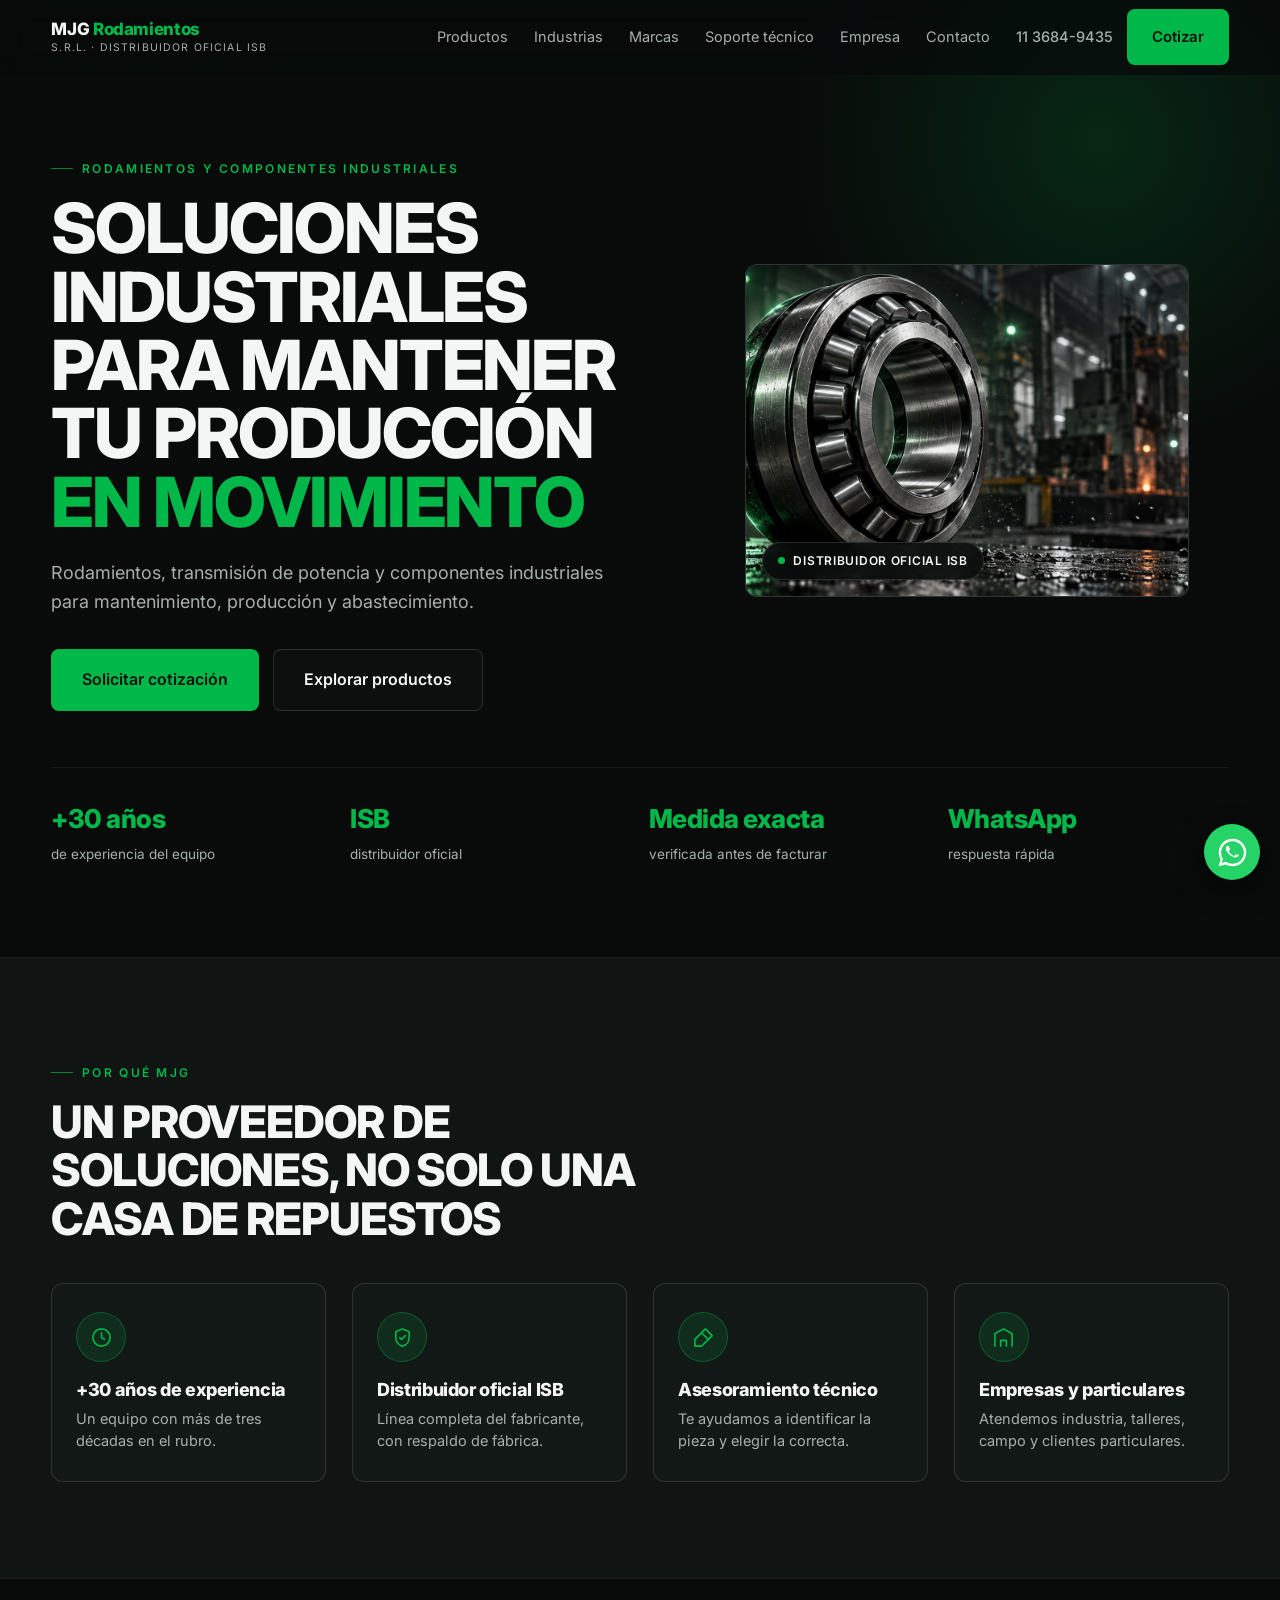
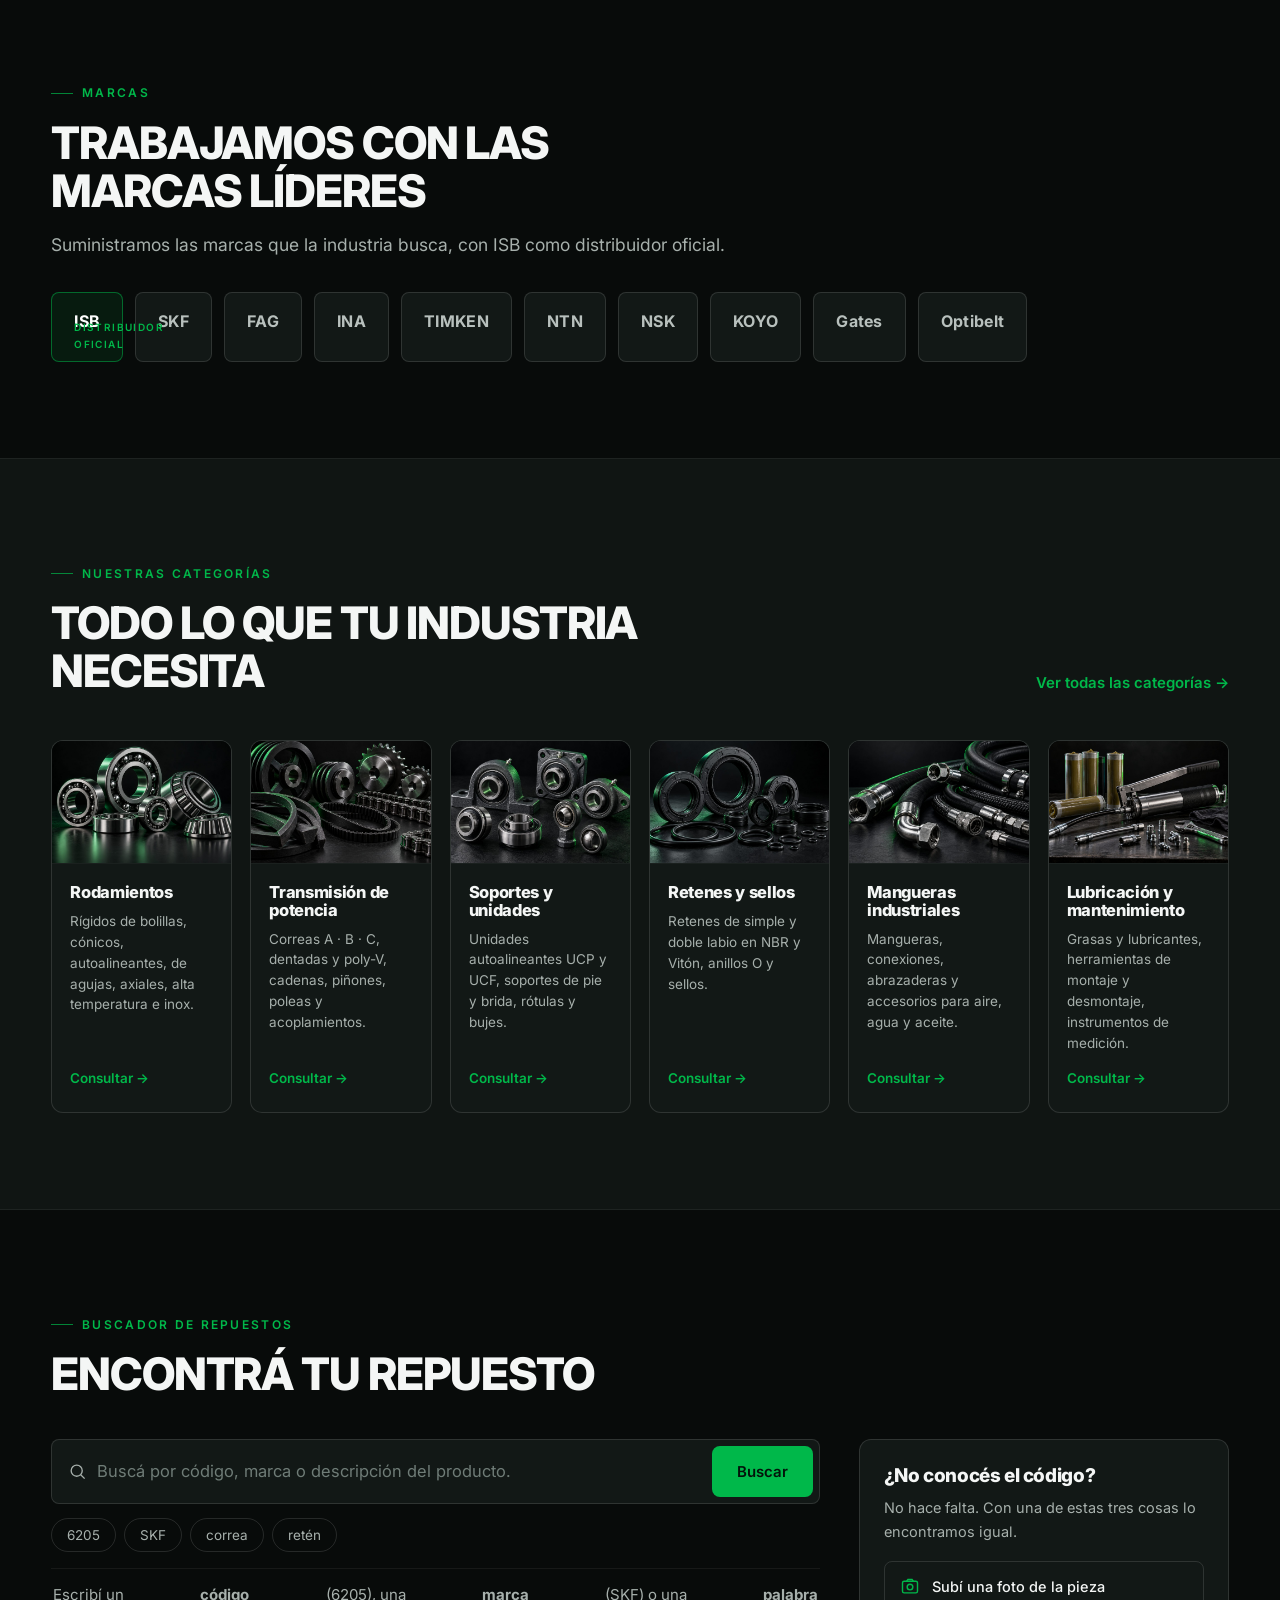
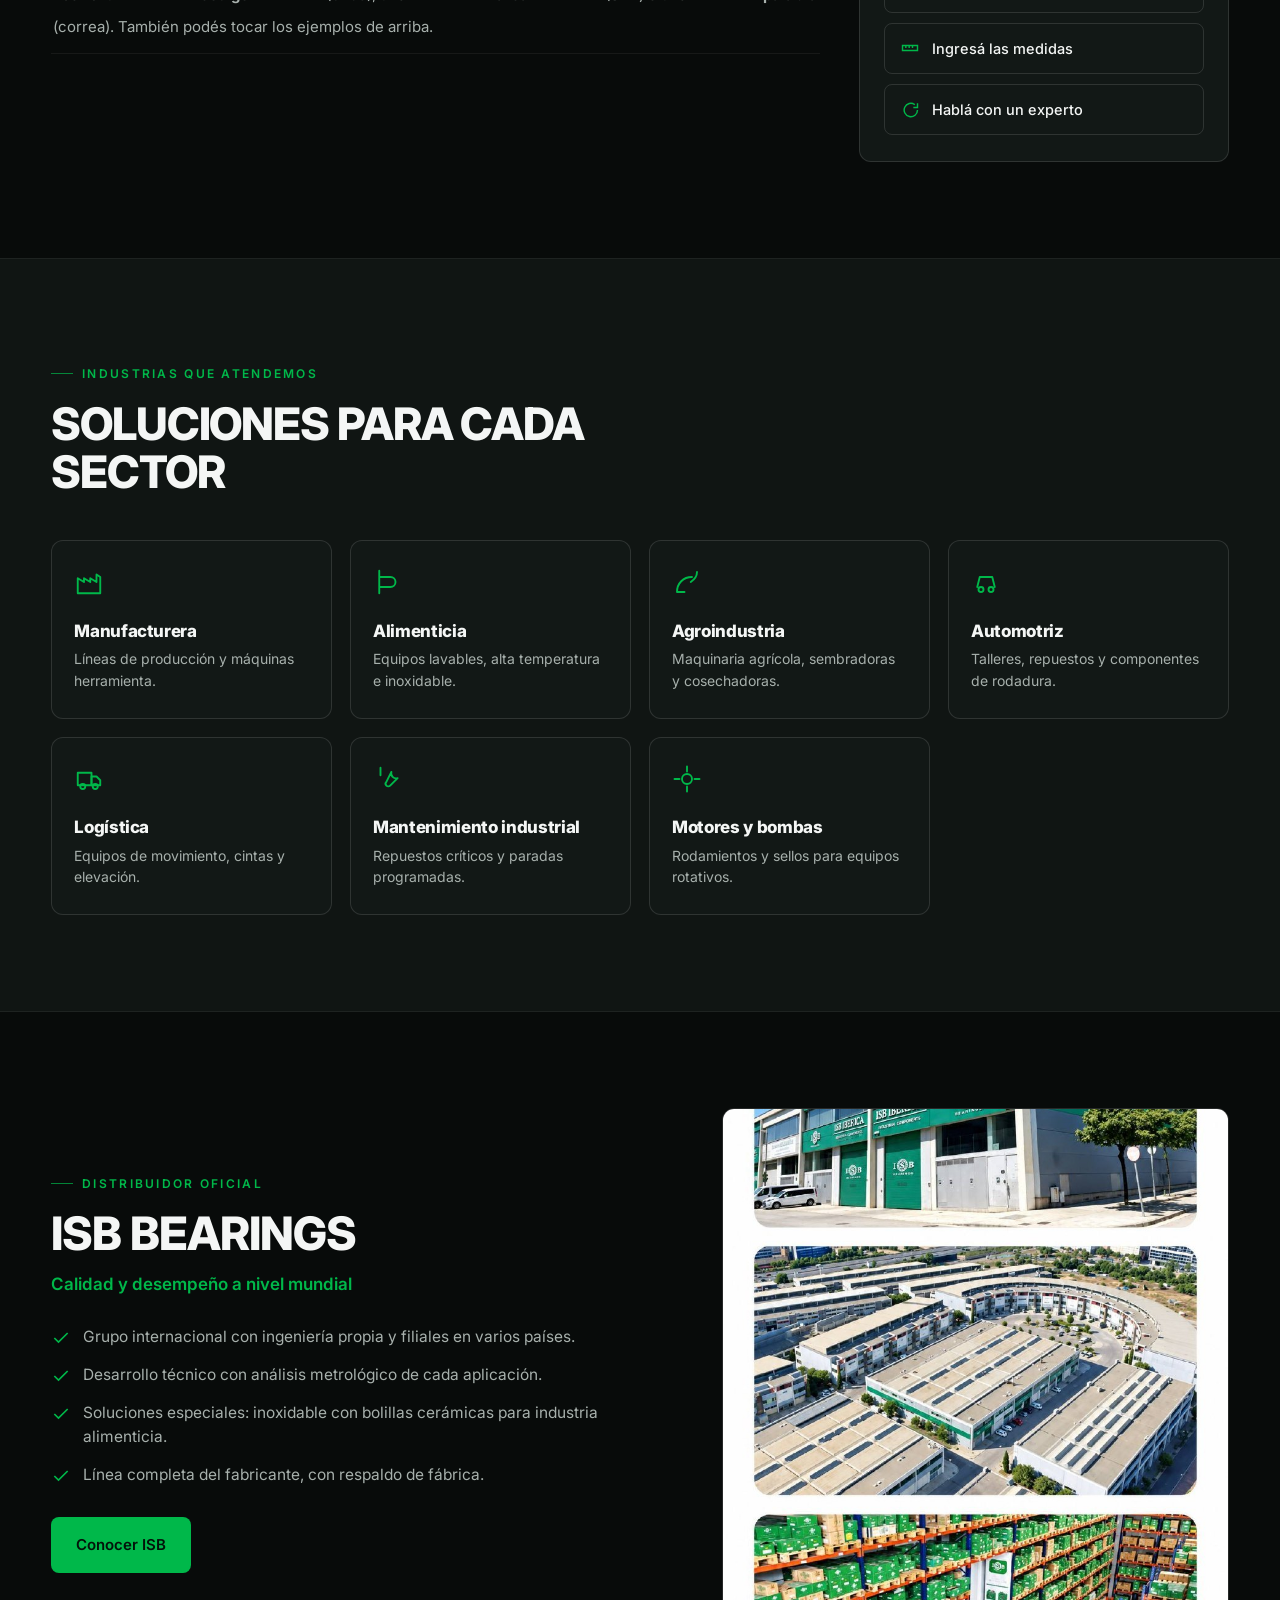
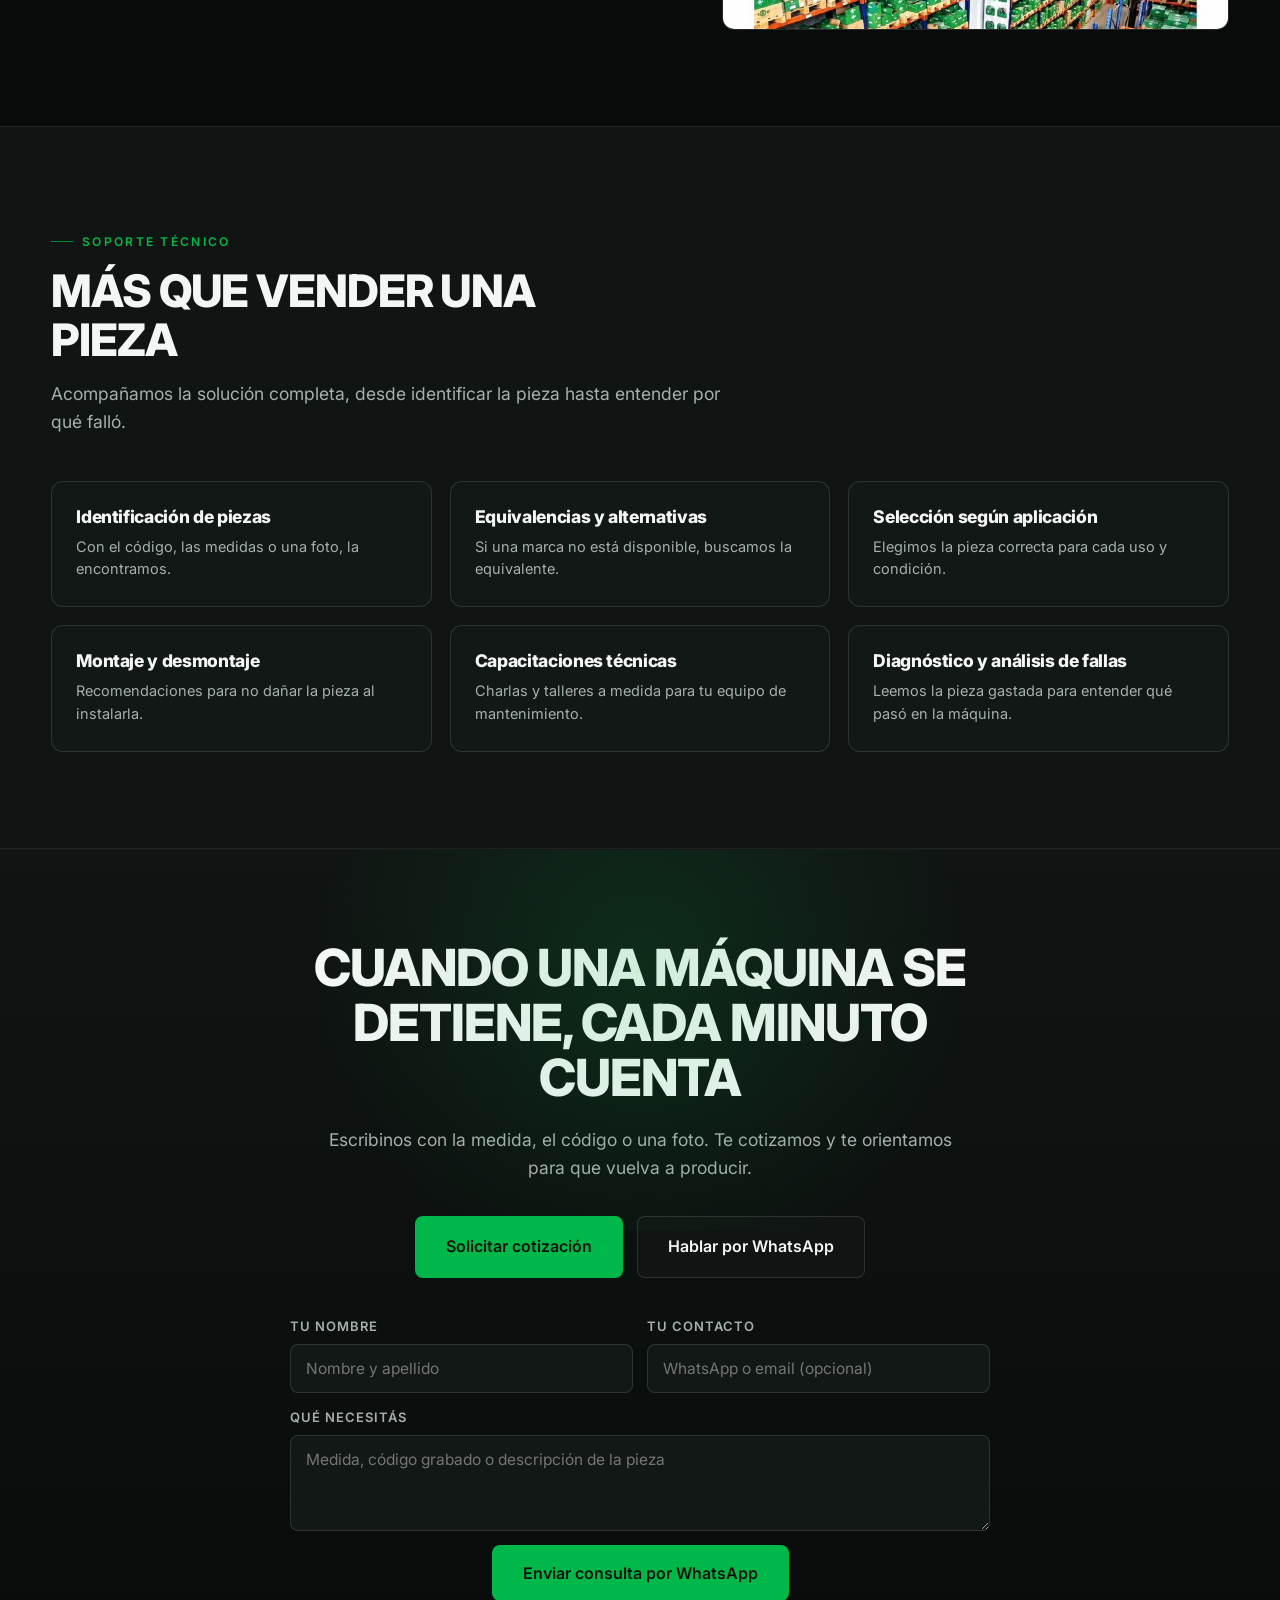
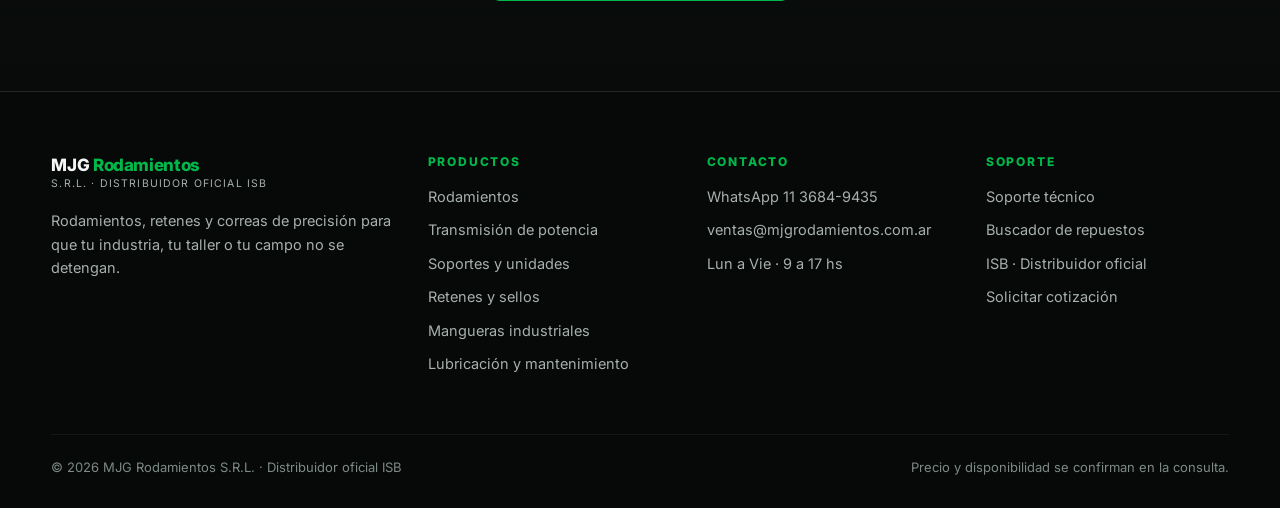
==== commit 868825f7: "Renovacion completa: home industrial premium (hero, beneficios, marcas, categorias con imagen, busca" ====
--- a/index.html
+++ b/index.html
@@ -3,8 +3,8 @@
 <head>
 <meta charset="utf-8">
 <meta name="viewport" content="width=device-width,initial-scale=1">
-<title>MJG Rodamientos | Soluciones Industriales y Transmisión de Potencia</title>
-<meta name="description" content="Rodamientos, transmisión de potencia y componentes industriales para mantenimiento, producción y abastecimiento. Distribuidor oficial ISB. Quilmes, Berazategui, Hudson, Florencio Varela y Zona Sur.">
+<title>MJG Rodamientos | Soluciones Industriales, Rodamientos y Transmisión de Potencia</title>
+<meta name="description" content="Distribuidor oficial ISB. Rodamientos, transmisión de potencia, retenes y componentes industriales para mantenimiento, producción y abastecimiento. Cotizá por WhatsApp: 11 3684-9435.">
 <link rel="canonical" href="https://mjgrodamientos.com.ar/">
 <meta name="theme-color" content="#080B0A">
 <meta name="robots" content="index, follow, max-snippet:-1, max-image-preview:large">
@@ -15,75 +15,41 @@
 <meta property="og:site_name" content="MJG Rodamientos S.R.L.">
 <meta property="og:locale" content="es_AR">
 <meta property="og:url" content="https://mjgrodamientos.com.ar/">
-<meta property="og:title" content="MJG Rodamientos | Soluciones Industriales y Transmisión de Potencia">
-<meta property="og:description" content="Distribuidor oficial ISB. Rodamientos, transmisión de potencia y componentes industriales. Zona Sur: Quilmes, Berazategui, Hudson y Florencio Varela.">
+<meta property="og:title" content="MJG Rodamientos | Soluciones Industriales">
+<meta property="og:description" content="Distribuidor oficial ISB. Rodamientos, transmisión de potencia y componentes industriales. Cotizá por WhatsApp.">
 <meta property="og:image" content="https://mjgrodamientos.com.ar/og-image.png">
-<meta property="og:image:width" content="1200">
-<meta property="og:image:height" content="630">
 <meta name="twitter:card" content="summary_large_image">
-<meta name="twitter:title" content="MJG Rodamientos | Soluciones Industriales">
-<meta name="twitter:description" content="Distribuidor oficial ISB. Cotizá por WhatsApp.">
-<meta name="twitter:image" content="https://mjgrodamientos.com.ar/og-image.png">
 <link rel="preconnect" href="https://fonts.googleapis.com">
 <link rel="preconnect" href="https://fonts.gstatic.com" crossorigin>
 <link href="https://fonts.googleapis.com/css2?family=Inter:wght@400;500;600;700;800&display=swap" rel="stylesheet">
 <link rel="stylesheet" href="assets/site.css">
 <script type="application/ld+json">
-{
-  "@context": "https://schema.org",
-  "@type": "LocalBusiness",
-  "@id": "https://mjgrodamientos.com.ar/#organizacion",
-  "name": "MJG Rodamientos S.R.L.",
-  "url": "https://mjgrodamientos.com.ar/",
-  "email": "ventas@mjgrodamientos.com.ar",
-  "telephone": "+5491136849435",
-  "description": "MJG Rodamientos S.R.L.: distribuidor oficial ISB. Rodamientos, transmisión de potencia y componentes industriales para mantenimiento, producción y abastecimiento. Atiende Quilmes, Berazategui, Hudson, Florencio Varela y toda la Zona Sur.",
-  "image": "https://mjgrodamientos.com.ar/og-image.png",
-  "logo": "https://mjgrodamientos.com.ar/og-image.png",
-  "address": { "@type": "PostalAddress", "addressCountry": "AR" },
-  "areaServed": [
-    { "@type": "AdministrativeArea", "name": "Zona Sur del Gran Buenos Aires" },
-    { "@type": "City", "name": "Quilmes" },
-    { "@type": "City", "name": "Berazategui" },
-    { "@type": "City", "name": "Hudson" },
-    { "@type": "City", "name": "Florencio Varela" },
-    { "@type": "Country", "name": "Argentina" }
-  ],
-  "openingHoursSpecification": [
-    { "@type": "OpeningHoursSpecification", "dayOfWeek": ["Monday","Tuesday","Wednesday","Thursday","Friday"], "opens": "09:00", "closes": "17:00" }
-  ],
-  "contactPoint": {
-    "@type": "ContactPoint",
-    "contactType": "sales",
-    "telephone": "+5491136849435",
-    "email": "ventas@mjgrodamientos.com.ar",
-    "areaServed": "AR",
-    "availableLanguage": ["es"]
-  },
-  "hasOfferCatalog": {
-    "@type": "OfferCatalog",
-    "name": "Soluciones industriales",
-    "itemListElement": [
-      { "@type": "Offer", "itemOffered": { "@type": "Product", "name": "Rodamientos", "description": "Rígidos de bolillas, cónicos, autoalineantes, de agujas, axiales, alta temperatura e inox." } },
-      { "@type": "Offer", "itemOffered": { "@type": "Product", "name": "Transmisión de potencia", "description": "Correas, cadenas, piñones, poleas y acoplamientos." } },
-      { "@type": "Offer", "itemOffered": { "@type": "Product", "name": "Soportes y unidades", "description": "Unidades autoalineantes, soportes de pie y brida, rótulas y bujes." } },
-      { "@type": "Offer", "itemOffered": { "@type": "Product", "name": "Retenes y sellos", "description": "Retenes de simple y doble labio en NBR y Vitón, O-rings y sellos." } },
-      { "@type": "Offer", "itemOffered": { "@type": "Product", "name": "Mangueras industriales", "description": "Mangueras, conexiones, abrazaderas y accesorios." } },
-      { "@type": "Offer", "itemOffered": { "@type": "Product", "name": "Lubricación y mantenimiento", "description": "Grasas, lubricantes, herramientas de montaje y mantenimiento." } }
-    ]
-  }
-}
+{"@context":"https://schema.org","@type":"LocalBusiness","@id":"https://mjgrodamientos.com.ar/#organizacion",
+"name":"MJG Rodamientos S.R.L.","url":"https://mjgrodamientos.com.ar/","email":"ventas@mjgrodamientos.com.ar",
+"telephone":"+5491136849435",
+"description":"MJG Rodamientos S.R.L.: distribuidor oficial ISB. Rodamientos, transmisión de potencia, retenes y componentes industriales. Atención a industria, talleres, campo y particulares.",
+"image":"https://mjgrodamientos.com.ar/og-image.png","logo":"https://mjgrodamientos.com.ar/og-image.png",
+"address":{"@type":"PostalAddress","addressCountry":"AR","addressRegion":"Buenos Aires"},
+"areaServed":[{"@type":"Country","name":"Argentina"},{"@type":"AdministrativeArea","name":"Zona Sur del Gran Buenos Aires"}],
+"openingHoursSpecification":[{"@type":"OpeningHoursSpecification","dayOfWeek":["Monday","Tuesday","Wednesday","Thursday","Friday"],"opens":"09:00","closes":"17:00"}],
+"contactPoint":{"@type":"ContactPoint","contactType":"sales","telephone":"+5491136849435","email":"ventas@mjgrodamientos.com.ar","areaServed":"AR","availableLanguage":["es"]},
+"hasOfferCatalog":{"@type":"OfferCatalog","name":"Soluciones industriales","itemListElement":[
+{"@type":"Offer","itemOffered":{"@type":"Product","name":"Rodamientos"}},
+{"@type":"Offer","itemOffered":{"@type":"Product","name":"Transmisión de potencia"}},
+{"@type":"Offer","itemOffered":{"@type":"Product","name":"Soportes y unidades"}},
+{"@type":"Offer","itemOffered":{"@type":"Product","name":"Retenes y sellos"}},
+{"@type":"Offer","itemOffered":{"@type":"Product","name":"Mangueras industriales"}},
+{"@type":"Offer","itemOffered":{"@type":"Product","name":"Lubricación y mantenimiento"}}]}}
 </script>
 </head>
 <body>
 
-<header class="m-hdr" id="hdr">
-  <div class="m-wrap m-hdr-in">
-    <a class="m-logo" href="#top" aria-label="MJG Rodamientos, inicio">
-      <b>MJG <em>Rodamientos</em></b>
-      <span>S.R.L. · Distribuidor oficial ISB</span>
+<header class="hdr" id="hdr">
+  <div class="wrap hdr-in">
+    <a class="logo" href="#top" aria-label="MJG Rodamientos, inicio">
+      <b>MJG <em>Rodamientos</em></b><span>S.R.L. · Distribuidor oficial ISB</span>
     </a>
-    <nav class="m-nav" aria-label="Principal">
+    <nav class="nav" aria-label="Principal">
       <a href="#productos">Productos</a>
       <a href="#industrias">Industrias</a>
       <a href="#marcas">Marcas</a>
@@ -91,306 +57,218 @@
       <a href="#empresa">Empresa</a>
       <a href="#contacto">Contacto</a>
     </nav>
-    <div class="m-hdr-act">
-      <a class="m-tel" href="https://wa.me/5491136849435?text=Hola%20MJG%20Rodamientos%2C%20queria%20hacer%20una%20consulta.%20">11 3684-9435</a>
-      <a class="m-btn m-btn--p" href="https://wa.me/5491136849435?text=Hola%20MJG%20Rodamientos%2C%20quiero%20solicitar%20una%20cotizacion.%20Te%20paso%20la%20medida%2C%20el%20codigo%20o%20una%20foto%20de%20la%20pieza%3A%20">Cotizar</a>
-      <button class="m-burger" id="burger" aria-label="Abrir menú" aria-expanded="false" aria-controls="mnav"><span></span><span></span><span></span></button>
+    <div class="hdr-act">
+      <a class="tel" href="https://wa.me/5491136849435?text=Hola%20MJG%20Rodamientos%2C%20queria%20hacer%20una%20consulta.%20">11 3684-9435</a>
+      <a class="btn btn--p" href="https://wa.me/5491136849435?text=Hola%20MJG%20Rodamientos%2C%20quiero%20solicitar%20una%20cotizacion.%20Te%20paso%20la%20medida%2C%20el%20codigo%20o%20una%20foto%20de%20la%20pieza%3A%20">Cotizar</a>
+      <button class="burger" id="burger" aria-label="Abrir menú" aria-expanded="false" aria-controls="mnav"><span></span><span></span><span></span></button>
     </div>
   </div>
-  <nav class="m-mnav" id="mnav" hidden aria-label="Menú">
-    <div class="m-wrap">
-      <a href="#productos">Productos</a>
-      <a href="#industrias">Industrias</a>
-      <a href="#marcas">Marcas</a>
-      <a href="#soporte">Soporte técnico</a>
-      <a href="#empresa">Empresa</a>
-      <a href="#contacto">Contacto</a>
+  <nav class="mnav" id="mnav" hidden aria-label="Menú">
+    <div class="wrap">
+      <a href="#productos">Productos</a><a href="#industrias">Industrias</a><a href="#marcas">Marcas</a>
+      <a href="#soporte">Soporte técnico</a><a href="#empresa">Empresa</a><a href="#contacto">Contacto</a>
     </div>
   </nav>
 </header>
 
 <main id="top">
 
-  <section class="m-hero">
-    <div class="m-wrap m-hero-in">
-      <div>
-        <p class="m-eyebrow">Distribuidor oficial ISB</p>
-        <h1>Soluciones industriales para mantener tu producción <span class="m-grn">en movimiento</span></h1>
-        <p class="m-sub">Rodamientos, transmisión de potencia y componentes industriales para mantenimiento, producción y abastecimiento.</p>
-        <div class="m-hero-cta">
-          <a class="m-btn m-btn--p m-btn--lg" href="https://wa.me/5491136849435?text=Hola%20MJG%20Rodamientos%2C%20quiero%20solicitar%20una%20cotizacion.%20Te%20paso%20la%20medida%2C%20el%20codigo%20o%20una%20foto%20de%20la%20pieza%3A%20">Solicitar cotización</a>
-          <a class="m-btn m-btn--s m-btn--lg" href="#productos">Explorar productos</a>
+  <section class="hero">
+    <div class="wrap">
+      <div class="hero-in">
+        <div>
+          <p class="eyebrow">Rodamientos y componentes industriales</p>
+          <h1>Soluciones industriales para mantener tu producción <em>en movimiento</em></h1>
+          <p class="hero-sub">Rodamientos, transmisión de potencia y componentes industriales para mantenimiento, producción y abastecimiento.</p>
+          <div class="hero-cta">
+            <a class="btn btn--p btn--lg" href="https://wa.me/5491136849435?text=Hola%20MJG%20Rodamientos%2C%20quiero%20solicitar%20una%20cotizacion.%20Te%20paso%20la%20medida%2C%20el%20codigo%20o%20una%20foto%20de%20la%20pieza%3A%20">Solicitar cotización</a>
+            <a class="btn btn--s btn--lg" href="#productos">Explorar productos</a>
+          </div>
         </div>
-      </div>
-      <figure class="m-hero-img m-rv">
-        <span class="m-badge">Distribuidor oficial ISB</span>
-        <img src="rod-bolillas.webp" alt="Rodamientos industriales" width="1100" height="1100" fetchpriority="high">
-      </figure>
-    </div>
-  </section>
-
-  <section class="m-sec m-sec--alt" id="beneficios">
-    <div class="m-wrap">
-      <div class="m-ben-grid">
-        <article class="m-ben-c m-rv">
-          <svg viewBox="0 0 24 24" fill="none" stroke="currentColor" stroke-width="1.6" stroke-linecap="round"><circle cx="12" cy="12" r="9"/><path d="M12 7v5l3 2"/></svg>
-          <h3>+30 años de experiencia</h3>
-          <p>Un equipo con más de tres décadas en el rubro.</p>
-        </article>
-        <article class="m-ben-c m-rv">
-          <svg viewBox="0 0 24 24" fill="none" stroke="currentColor" stroke-width="1.6" stroke-linecap="round"><path d="M12 3l7 3v6c0 4.4-3 8-7 9-4-1-7-4.6-7-9V6z"/><path d="M9 12l2 2 4-4"/></svg>
-          <h3>Distribuidor oficial ISB</h3>
-          <p>Línea completa del fabricante, con respaldo de fábrica.</p>
-        </article>
-        <article class="m-ben-c m-rv">
-          <svg viewBox="0 0 24 24" fill="none" stroke="currentColor" stroke-width="1.6" stroke-linecap="round"><path d="M14 3l7 7-11 11H3v-7z"/><path d="M10 7l7 7"/></svg>
-          <h3>Asesoramiento técnico</h3>
-          <p>Te ayudamos a identificar la pieza y elegir la correcta.</p>
-        </article>
-        <article class="m-ben-c m-rv">
-          <svg viewBox="0 0 24 24" fill="none" stroke="currentColor" stroke-width="1.6" stroke-linecap="round"><path d="M3 21V8l9-5 9 5v13"/><path d="M9 21v-6h6v6"/></svg>
-          <h3>Empresas y particulares</h3>
-          <p>Atendemos industria, talleres, campo y clientes particulares.</p>
-        </article>
-      </div>
-    </div>
-  </section>
-
-  <section class="m-sec" id="marcas">
-    <div class="m-wrap">
-      <p class="m-eyebrow">Marcas</p>
-      <h2 class="m-h2">Trabajamos con las marcas líderes</h2>
-      <p class="m-lead">Suministramos las marcas que la industria busca, con ISB como distribuidor oficial.</p>
-      <div class="m-brands m-rv">
-        <div class="m-brand m-brand--isb"><span>ISB</span><small>Distribuidor oficial</small></div>
-        <div class="m-brand">SKF</div>
-        <div class="m-brand">FAG</div>
-        <div class="m-brand">INA</div>
-        <div class="m-brand">TIMKEN</div>
-        <div class="m-brand">NTN</div>
-        <div class="m-brand">NSK</div>
-        <div class="m-brand">KOYO</div>
-        <div class="m-brand">Gates</div>
-        <div class="m-brand">Optibelt</div>
-      </div>
-    </div>
-  </section>
-
-  <section class="m-sec m-sec--alt" id="productos">
-    <div class="m-wrap">
-      <p class="m-eyebrow">Productos</p>
-      <h2 class="m-h2">Todo lo que tu industria necesita</h2>
-      <div class="m-cats">
-        <article class="m-cat m-rv">
-          <div class="m-cat-ico" aria-hidden="true"><svg viewBox="0 0 64 64" fill="none" stroke="currentColor" stroke-width="2.4"><circle cx="32" cy="32" r="22"/><circle cx="32" cy="32" r="10"/><circle cx="32" cy="6" r="4"/><circle cx="58" cy="32" r="4"/><circle cx="32" cy="58" r="4"/><circle cx="6" cy="32" r="4"/></svg></div>
-          <div class="m-cat-b">
-            <h3>Rodamientos</h3>
-            <p>Rígidos de bolillas, cónicos, autoalineantes, de agujas, axiales, alta temperatura e inox.</p>
-            <a class="m-more" href="https://wa.me/5491136849435?text=Hola%20MJG%20Rodamientos%2C%20quiero%20consultar%20por%20RODAMIENTOS.%20Te%20paso%20la%20medida%20o%20el%20codigo%3A%20">Consultar <span aria-hidden="true">→</span></a>
+        <figure class="hero-fig rv">
+          <img src="assets/img/hero.jpg" alt="Rodamiento industrial de acero" width="1586" height="680" fetchpriority="high" onerror="this.src='rod-bolillas.webp'">
+          <span class="badge"><i></i>Distribuidor oficial ISB</span>
+        </figure>
+      </div>
+      <div class="stats rv">
+        <div class="stat"><b>+30 años</b><span>de experiencia del equipo</span></div>
+        <div class="stat"><b>ISB</b><span>distribuidor oficial</span></div>
+        <div class="stat"><b>Medida exacta</b><span>verificada antes de facturar</span></div>
+        <div class="stat"><b>WhatsApp</b><span>respuesta rápida</span></div>
+      </div>
+    </div>
+  </section>
+
+  <section class="sec sec--alt" id="beneficios">
+    <div class="wrap">
+      <p class="eyebrow">Por qué MJG</p>
+      <h2 class="h2">Un proveedor de soluciones, no solo una casa de repuestos</h2>
+      <div class="bens rv" style="margin-top:40px">
+        <article class="ben"><div class="ico"><svg viewBox="0 0 24 24"><circle cx="12" cy="12" r="9"/><path d="M12 7v5l3 2"/></svg></div><h3>+30 años de experiencia</h3><p>Un equipo con más de tres décadas en el rubro.</p></article>
+        <article class="ben"><div class="ico"><svg viewBox="0 0 24 24"><path d="M12 3l7 3v6c0 4.4-3 8-7 9-4-1-7-4.6-7-9V6z"/><path d="M9 12l2 2 4-4"/></svg></div><h3>Distribuidor oficial ISB</h3><p>Línea completa del fabricante, con respaldo de fábrica.</p></article>
+        <article class="ben"><div class="ico"><svg viewBox="0 0 24 24"><path d="M14 3l7 7-11 11H3v-7z"/><path d="M10 7l7 7"/></svg></div><h3>Asesoramiento técnico</h3><p>Te ayudamos a identificar la pieza y elegir la correcta.</p></article>
+        <article class="ben"><div class="ico"><svg viewBox="0 0 24 24"><path d="M3 21V8l9-5 9 5v13"/><path d="M9 21v-6h6v6"/></svg></div><h3>Empresas y particulares</h3><p>Atendemos industria, talleres, campo y clientes particulares.</p></article>
+      </div>
+    </div>
+  </section>
+
+  <section class="sec" id="marcas">
+    <div class="wrap">
+      <p class="eyebrow">Marcas</p>
+      <h2 class="h2">Trabajamos con las marcas líderes</h2>
+      <p class="lead">Suministramos las marcas que la industria busca, con ISB como distribuidor oficial.</p>
+      <div class="brands rv">
+        <div class="brand brand--isb"><span>ISB</span><small>Distribuidor oficial</small></div>
+        <div class="brand">SKF</div><div class="brand">FAG</div><div class="brand">INA</div><div class="brand">TIMKEN</div>
+        <div class="brand">NTN</div><div class="brand">NSK</div><div class="brand">KOYO</div><div class="brand">Gates</div><div class="brand">Optibelt</div>
+      </div>
+    </div>
+  </section>
+
+  <section class="sec sec--alt" id="productos">
+    <div class="wrap">
+      <div class="headmax">
+        <div><p class="eyebrow">Nuestras categorías</p><h2 class="h2">Todo lo que tu industria necesita</h2></div>
+        <a class="link" href="https://wa.me/5491136849435?text=Hola%20MJG%20Rodamientos%2C%20quiero%20solicitar%20una%20cotizacion.%20Te%20paso%20la%20medida%2C%20el%20codigo%20o%20una%20foto%20de%20la%20pieza%3A%20">Ver todas las categorías →</a>
+      </div>
+      <div class="cats rv">
+        <article class="cat"><figure><img src="assets/img/cat-rodamientos.jpg" alt="Rodamientos" loading="lazy"></figure><div class="cat-b"><h3>Rodamientos</h3><p>Rígidos de bolillas, cónicos, autoalineantes, de agujas, axiales, alta temperatura e inox.</p><a href="https://wa.me/5491136849435?text=Hola%20MJG%20Rodamientos%2C%20quiero%20consultar%20por%20RODAMIENTOS.%20Te%20paso%20la%20medida%20o%20el%20codigo%3A%20">Consultar →</a></div></article>
+        <article class="cat"><figure><img src="assets/img/cat-transmision.jpg" alt="Transmisión de potencia" loading="lazy"></figure><div class="cat-b"><h3>Transmisión de potencia</h3><p>Correas A · B · C, dentadas y poly-V, cadenas, piñones, poleas y acoplamientos.</p><a href="https://wa.me/5491136849435?text=Hola%20MJG%20Rodamientos%2C%20quiero%20consultar%20por%20TRANSMISION%20DE%20POTENCIA%20%28correas%2C%20cadenas%2C%20pinones%29.%20Te%20paso%20la%20medida%20o%20el%20codigo%3A%20">Consultar →</a></div></article>
+        <article class="cat"><figure><img src="assets/img/cat-soportes.jpg" alt="Soportes y unidades" loading="lazy"></figure><div class="cat-b"><h3>Soportes y unidades</h3><p>Unidades autoalineantes UCP y UCF, soportes de pie y brida, rótulas y bujes.</p><a href="https://wa.me/5491136849435?text=Hola%20MJG%20Rodamientos%2C%20quiero%20consultar%20por%20SOPORTES%20Y%20UNIDADES%20%28UCP/UCF%29.%20Te%20paso%20la%20medida%20o%20el%20codigo%3A%20">Consultar →</a></div></article>
+        <article class="cat"><figure><img src="assets/img/cat-retenes.jpg" alt="Retenes y sellos" loading="lazy"></figure><div class="cat-b"><h3>Retenes y sellos</h3><p>Retenes de simple y doble labio en NBR y Vitón, anillos O y sellos.</p><a href="https://wa.me/5491136849435?text=Hola%20MJG%20Rodamientos%2C%20quiero%20consultar%20por%20RETENES%20Y%20SELLOS.%20Te%20paso%20la%20medida%20o%20el%20codigo%3A%20">Consultar →</a></div></article>
+        <article class="cat"><figure><img src="assets/img/cat-mangueras.jpg" alt="Mangueras industriales" loading="lazy"></figure><div class="cat-b"><h3>Mangueras industriales</h3><p>Mangueras, conexiones, abrazaderas y accesorios para aire, agua y aceite.</p><a href="https://wa.me/5491136849435?text=Hola%20MJG%20Rodamientos%2C%20quiero%20consultar%20por%20MANGUERAS%20INDUSTRIALES.%20Te%20paso%20la%20medida%20o%20el%20codigo%3A%20">Consultar →</a></div></article>
+        <article class="cat"><figure><img src="assets/img/cat-lubricacion.jpg" alt="Lubricación y mantenimiento" loading="lazy"></figure><div class="cat-b"><h3>Lubricación y mantenimiento</h3><p>Grasas y lubricantes, herramientas de montaje y desmontaje, instrumentos de medición.</p><a href="https://wa.me/5491136849435?text=Hola%20MJG%20Rodamientos%2C%20quiero%20consultar%20por%20LUBRICACION%20Y%20MANTENIMIENTO.%20Te%20paso%20la%20medida%20o%20el%20codigo%3A%20">Consultar →</a></div></article>
+      </div>
+    </div>
+  </section>
+
+  <section class="sec" id="buscar">
+    <div class="wrap">
+      <p class="eyebrow">Buscador de repuestos</p>
+      <h2 class="h2">Encontrá tu repuesto</h2>
+      <div class="find">
+        <div>
+          <div class="field">
+            <svg viewBox="0 0 24 24" aria-hidden="true"><circle cx="11" cy="11" r="7"/><path d="M16 16l5 5"/></svg>
+            <input id="q" type="search" autocomplete="off" spellcheck="false" aria-label="Buscar repuesto" placeholder="Buscá por código, marca o descripción del producto.">
+            <button class="btn btn--p" id="buscarBtn" type="button">Buscar</button>
           </div>
-        </article>
-        <article class="m-cat m-rv">
-          <div class="m-cat-ico" aria-hidden="true"><svg viewBox="0 0 64 64" fill="none" stroke="currentColor" stroke-width="2.4"><circle cx="18" cy="20" r="10"/><circle cx="46" cy="44" r="10"/><path d="M4 34h56M4 44h56"/></svg></div>
-          <div class="m-cat-b">
-            <h3>Transmisión de potencia</h3>
-            <p>Correas A/B/C, dentadas y poly-V, cadenas, piñones, poleas y acoplamientos.</p>
-            <a class="m-more" href="https://wa.me/5491136849435?text=Hola%20MJG%20Rodamientos%2C%20quiero%20consultar%20por%20TRANSMISION%20DE%20POTENCIA%20%28correas%2C%20cadenas%2C%20pinones%29.%20Te%20paso%20la%20medida%20o%20el%20codigo%3A%20">Consultar <span aria-hidden="true">→</span></a>
+          <div class="chips" id="chips">
+            <button class="chip" type="button">6205</button><button class="chip" type="button">SKF</button>
+            <button class="chip" type="button">correa</button><button class="chip" type="button">retén</button>
           </div>
-        </article>
-        <article class="m-cat m-rv">
-          <div class="m-cat-ico" aria-hidden="true"><svg viewBox="0 0 64 64" fill="none" stroke="currentColor" stroke-width="2.4"><rect x="6" y="34" width="52" height="16" rx="4"/><circle cx="32" cy="24" r="12"/><circle cx="12" cy="56" r="3"/><circle cx="52" cy="56" r="3"/></svg></div>
-          <div class="m-cat-b">
-            <h3>Soportes y unidades</h3>
-            <p>Unidades autoalineantes UCP/UCF, soportes de pie y brida, rótulas y bujes.</p>
-            <a class="m-more" href="https://wa.me/5491136849435?text=Hola%20MJG%20Rodamientos%2C%20quiero%20consultar%20por%20SOPORTES%20Y%20UNIDADES%20%28UCP/UCF%29.%20Te%20paso%20la%20medida%20o%20el%20codigo%3A%20">Consultar <span aria-hidden="true">→</span></a>
-          </div>
-        </article>
-        <article class="m-cat m-rv">
-          <div class="m-cat-ico" aria-hidden="true"><svg viewBox="0 0 64 64" fill="none" stroke="currentColor" stroke-width="2.4"><circle cx="32" cy="32" r="21"/><circle cx="32" cy="32" r="12"/><path d="M32 20v-6M32 50v-6"/></svg></div>
-          <div class="m-cat-b">
-            <h3>Retenes y sellos</h3>
-            <p>Retenes de simple y doble labio en NBR y Vitón, O-rings y sellos mecánicos.</p>
-            <a class="m-more" href="https://wa.me/5491136849435?text=Hola%20MJG%20Rodamientos%2C%20quiero%20consultar%20por%20RETENES%20Y%20SELLOS.%20Te%20paso%20la%20medida%20o%20el%20codigo%3A%20">Consultar <span aria-hidden="true">→</span></a>
-          </div>
-        </article>
-        <article class="m-cat m-rv">
-          <div class="m-cat-ico" aria-hidden="true"><svg viewBox="0 0 64 64" fill="none" stroke="currentColor" stroke-width="2.4"><path d="M6 22c10 0 10 20 20 20s10-20 20-20 10 20 12 20"/><path d="M6 42h52"/></svg></div>
-          <div class="m-cat-b">
-            <h3>Mangueras industriales</h3>
-            <p>Mangueras, conexiones, abrazaderas y accesorios para aire, agua y aceite.</p>
-            <a class="m-more" href="https://wa.me/5491136849435?text=Hola%20MJG%20Rodamientos%2C%20quiero%20consultar%20por%20MANGUERAS%20INDUSTRIALES.%20Te%20paso%20la%20medida%20o%20el%20codigo%3A%20">Consultar <span aria-hidden="true">→</span></a>
-          </div>
-        </article>
-        <article class="m-cat m-rv">
-          <div class="m-cat-ico" aria-hidden="true"><svg viewBox="0 0 64 64" fill="none" stroke="currentColor" stroke-width="2.4"><path d="M22 8h20v10l-4 6v24a6 6 0 0 1-12 0V24l-4-6z"/><path d="M32 40v8"/></svg></div>
-          <div class="m-cat-b">
-            <h3>Lubricación y mantenimiento</h3>
-            <p>Grasas y lubricantes, herramientas de montaje y desmontaje, elementos de medición.</p>
-            <a class="m-more" href="https://wa.me/5491136849435?text=Hola%20MJG%20Rodamientos%2C%20quiero%20consultar%20por%20LUBRICACION%20Y%20MANTENIMIENTO.%20Te%20paso%20la%20medida%20o%20el%20codigo%3A%20">Consultar <span aria-hidden="true">→</span></a>
-          </div>
-        </article>
-      </div>
-    </div>
-  </section>
-
-  <section class="m-sec" id="buscar">
-    <div class="m-wrap">
-      <p class="m-eyebrow">Buscador de repuestos</p>
-      <h2 class="m-h2">Encontrá tu repuesto</h2>
-      <div class="m-find-grid">
-        <div class="m-find-box">
-          <label class="m-field">
-            <svg viewBox="0 0 24 24" fill="none" stroke="currentColor" stroke-width="1.6" stroke-linecap="round" aria-hidden="true"><circle cx="11" cy="11" r="7"/><path d="M16 16l5 5"/></svg>
-            <input id="q" type="search" autocomplete="off" spellcheck="false" aria-label="Buscar repuesto" placeholder="Buscá por código, marca o descripción del producto.">
-          </label>
-          <div class="m-chips" id="chips">
-            <button class="m-chip" type="button">6205</button>
-            <button class="m-chip" type="button">SKF</button>
-            <button class="m-chip" type="button">correa</button>
-            <button class="m-chip" type="button">retén</button>
-          </div>
-          <ul class="m-res" id="res" aria-live="polite"></ul>
+          <ul class="res" id="res" aria-live="polite"></ul>
         </div>
-        <aside class="m-nocode">
+        <aside class="nocode">
           <h3>¿No conocés el código?</h3>
           <p>No hace falta. Con una de estas tres cosas lo encontramos igual.</p>
           <ul>
-            <li><a href="https://wa.me/5491136849435?text=Hola%20MJG%20Rodamientos%2C%20quiero%20mandarles%20la%20FOTO%20de%20una%20pieza%20para%20identificarla.%20">
-              <svg viewBox="0 0 24 24" fill="none" stroke="currentColor" stroke-width="1.6" stroke-linecap="round" aria-hidden="true"><rect x="3" y="5" width="18" height="14" rx="2"/><circle cx="12" cy="12" r="3.4"/><path d="M8 5l1.5-2h5L16 5"/></svg>
-              Subí una foto de la pieza</a></li>
-            <li><a href="#medidas">
-              <svg viewBox="0 0 24 24" fill="none" stroke="currentColor" stroke-width="1.6" stroke-linecap="round" aria-hidden="true"><path d="M3 9h18v6H3z"/><path d="M7 9v3M11 9v3M15 9v3"/></svg>
-              Ingresá las medidas</a></li>
-            <li><a href="https://wa.me/5491136849435?text=Hola%20MJG%20Rodamientos%2C%20quiero%20solicitar%20una%20cotizacion.%20Te%20paso%20la%20medida%2C%20el%20codigo%20o%20una%20foto%20de%20la%20pieza%3A%20">
-              <svg viewBox="0 0 24 24" fill="none" stroke="currentColor" stroke-width="1.6" stroke-linecap="round" aria-hidden="true"><path d="M21 12a8 8 0 1 1-3.2-6.4"/><path d="M21 4v5h-5"/></svg>
-              Consultar por WhatsApp</a></li>
+            <li><a href="https://wa.me/5491136849435?text=Hola%20MJG%20Rodamientos%2C%20quiero%20mandarles%20la%20FOTO%20de%20una%20pieza%20para%20identificarla.%20"><svg viewBox="0 0 24 24"><rect x="3" y="5" width="18" height="14" rx="2"/><circle cx="12" cy="12" r="3.4"/><path d="M8 5l1.5-2h5L16 5"/></svg>Subí una foto de la pieza</a></li>
+            <li><a href="#buscar"><svg viewBox="0 0 24 24"><path d="M3 9h18v6H3z"/><path d="M7 9v3M11 9v3M15 9v3"/></svg>Ingresá las medidas</a></li>
+            <li><a href="https://wa.me/5491136849435?text=Hola%20MJG%20Rodamientos%2C%20quiero%20solicitar%20una%20cotizacion.%20Te%20paso%20la%20medida%2C%20el%20codigo%20o%20una%20foto%20de%20la%20pieza%3A%20"><svg viewBox="0 0 24 24"><path d="M21 12a8 8 0 1 1-3.2-6.4"/><path d="M21 4v5h-5"/></svg>Hablá con un experto</a></li>
           </ul>
         </aside>
       </div>
-
-      <div id="medidas" class="m-lead" style="margin-top:34px">
-        <p class="m-eyebrow" style="margin-top:26px">¿No sabés qué pieza necesitás?</p>
-        <p>No hace falta que sepas el nombre técnico. Con <b>cualquiera</b> de estos tres datos la encontramos: el <b>código grabado</b>, las <b>medidas en milímetros</b> (interior, exterior y espesor) o una <b>foto</b> de la pieza.</p>
-      </div>
-    </div>
-  </section>
-
-  <section class="m-sec m-sec--alt" id="industrias">
-    <div class="m-wrap">
-      <p class="m-eyebrow">Industrias</p>
-      <h2 class="m-h2">Soluciones para cada sector</h2>
-      <div class="m-ind-grid">
-        <article class="m-ind-i"><svg viewBox="0 0 24 24" fill="none" stroke="currentColor" stroke-width="1.6" stroke-linecap="round"><path d="M3 21V9l5 3V9l5 3V9l5 3V6l3 2v13z"/></svg><h3>Manufacturera</h3><p>Líneas de producción y máquinas herramienta.</p></article>
-        <article class="m-ind-i"><svg viewBox="0 0 24 24" fill="none" stroke="currentColor" stroke-width="1.6" stroke-linecap="round"><path d="M5 3v18M5 8h9a4 4 0 0 1 0 8H5"/></svg><h3>Alimenticia</h3><p>Equipos lavables, alta temperatura e inoxidable.</p></article>
-        <article class="m-ind-i"><svg viewBox="0 0 24 24" fill="none" stroke="currentColor" stroke-width="1.6" stroke-linecap="round"><path d="M4 20c0-7 5-12 12-12M4 20h6M20 4c0 3-2 6-5 8"/></svg><h3>Agroindustria</h3><p>Maquinaria agrícola, sembradoras y cosechadoras.</p></article>
-        <article class="m-ind-i"><svg viewBox="0 0 24 24" fill="none" stroke="currentColor" stroke-width="1.6" stroke-linecap="round"><path d="M5 16l2-8h10l2 8"/><circle cx="8" cy="18" r="2"/><circle cx="16" cy="18" r="2"/></svg><h3>Automotriz</h3><p>Talleres, repuestos y componentes de rodadura.</p></article>
-        <article class="m-ind-i"><svg viewBox="0 0 24 24" fill="none" stroke="currentColor" stroke-width="1.6" stroke-linecap="round"><path d="M3 7h11v10H3z"/><path d="M14 10h4l3 3v4h-7z"/><circle cx="7" cy="18" r="2"/><circle cx="17" cy="18" r="2"/></svg><h3>Logística</h3><p>Equipos de movimiento, cintas y elevación.</p></article>
-        <article class="m-ind-i"><svg viewBox="0 0 24 24" fill="none" stroke="currentColor" stroke-width="1.6" stroke-linecap="round"><path d="M14.7 6.3a4 4 0 0 0 5 5l-6 6a2 2 0 0 1-3-3z"/><path d="M6 3v6"/></svg><h3>Mantenimiento industrial</h3><p>Repuestos críticos y paradas programadas.</p></article>
-        <article class="m-ind-i"><svg viewBox="0 0 24 24" fill="none" stroke="currentColor" stroke-width="1.6" stroke-linecap="round"><circle cx="12" cy="12" r="4"/><path d="M12 2v4M12 18v4M2 12h4M18 12h4"/></svg><h3>Motores y bombas</h3><p>Rodamientos y sellos para equipos rotativos.</p></article>
-      </div>
-    </div>
-  </section>
-
-  <section class="m-sec" id="empresa">
-    <div class="m-wrap m-isb">
+    </div>
+  </section>
+
+  <section class="sec sec--alt" id="industrias">
+    <div class="wrap">
+      <p class="eyebrow">Industrias que atendemos</p>
+      <h2 class="h2">Soluciones para cada sector</h2>
+      <div class="inds rv">
+        <article class="ind"><svg viewBox="0 0 24 24"><path d="M3 21V9l5 3V9l5 3V9l5 3V6l3 2v13z"/></svg><h3>Manufacturera</h3><p>Líneas de producción y máquinas herramienta.</p></article>
+        <article class="ind"><svg viewBox="0 0 24 24"><path d="M5 3v18M5 8h9a4 4 0 0 1 0 8H5"/></svg><h3>Alimenticia</h3><p>Equipos lavables, alta temperatura e inoxidable.</p></article>
+        <article class="ind"><svg viewBox="0 0 24 24"><path d="M4 20c0-7 5-12 12-12M4 20h6M20 4c0 3-2 6-5 8"/></svg><h3>Agroindustria</h3><p>Maquinaria agrícola, sembradoras y cosechadoras.</p></article>
+        <article class="ind"><svg viewBox="0 0 24 24"><path d="M5 16l2-8h10l2 8"/><circle cx="8" cy="18" r="2"/><circle cx="16" cy="18" r="2"/></svg><h3>Automotriz</h3><p>Talleres, repuestos y componentes de rodadura.</p></article>
+        <article class="ind"><svg viewBox="0 0 24 24"><path d="M3 7h11v10H3z"/><path d="M14 10h4l3 3v4h-7z"/><circle cx="7" cy="18" r="2"/><circle cx="17" cy="18" r="2"/></svg><h3>Logística</h3><p>Equipos de movimiento, cintas y elevación.</p></article>
+        <article class="ind"><svg viewBox="0 0 24 24"><path d="M14.7 6.3a4 4 0 0 0 5 5l-6 6a2 2 0 0 1-3-3z"/><path d="M6 3v6"/></svg><h3>Mantenimiento industrial</h3><p>Repuestos críticos y paradas programadas.</p></article>
+        <article class="ind"><svg viewBox="0 0 24 24"><circle cx="12" cy="12" r="4"/><path d="M12 2v4M12 18v4M2 12h4M18 12h4"/></svg><h3>Motores y bombas</h3><p>Rodamientos y sellos para equipos rotativos.</p></article>
+      </div>
+    </div>
+  </section>
+
+  <section class="sec" id="empresa">
+    <div class="wrap isb">
       <div>
-        <p class="m-eyebrow">Distribuidor oficial</p>
+        <p class="eyebrow">Distribuidor oficial</p>
         <h2>ISB Bearings</h2>
-        <p class="m-isb-t">Calidad y desempeño a nivel mundial</p>
+        <p class="sub">Calidad y desempeño a nivel mundial</p>
         <ul>
-          <li><svg viewBox="0 0 24 24" fill="none" stroke="currentColor" stroke-width="1.6" stroke-linecap="round"><path d="M20 6L9 17l-5-5"/></svg> Grupo internacional con ingeniería propia y filiales en varios países.</li>
-          <li><svg viewBox="0 0 24 24" fill="none" stroke="currentColor" stroke-width="1.6" stroke-linecap="round"><path d="M20 6L9 17l-5-5"/></svg> Desarrollo técnico con análisis metrológico de cada aplicación.</li>
-          <li><svg viewBox="0 0 24 24" fill="none" stroke="currentColor" stroke-width="1.6" stroke-linecap="round"><path d="M20 6L9 17l-5-5"/></svg> Soluciones especiales: inoxidable con bolillas cerámicas para industria alimenticia.</li>
-          <li><svg viewBox="0 0 24 24" fill="none" stroke="currentColor" stroke-width="1.6" stroke-linecap="round"><path d="M20 6L9 17l-5-5"/></svg> Acceso a más de 70.000 códigos del catálogo del fabricante.</li>
+          <li><svg viewBox="0 0 24 24"><path d="M20 6L9 17l-5-5"/></svg>Grupo internacional con ingeniería propia y filiales en varios países.</li>
+          <li><svg viewBox="0 0 24 24"><path d="M20 6L9 17l-5-5"/></svg>Desarrollo técnico con análisis metrológico de cada aplicación.</li>
+          <li><svg viewBox="0 0 24 24"><path d="M20 6L9 17l-5-5"/></svg>Soluciones especiales: inoxidable con bolillas cerámicas para industria alimenticia.</li>
+          <li><svg viewBox="0 0 24 24"><path d="M20 6L9 17l-5-5"/></svg>Línea completa del fabricante, con respaldo de fábrica.</li>
         </ul>
-        <a class="m-btn m-btn--p" href="https://www.isb-industries.com/" target="_blank" rel="noopener">Conocer ISB</a>
-      </div>
-      <figure class="m-isb-img m-rv" style="margin:0">
-        <img src="isb-iberica.jpg" alt="Instalaciones de ISB Ibérica" loading="lazy" width="821" height="1280">
-      </figure>
-    </div>
-  </section>
-
-  <section class="m-sec m-sec--alt" id="soporte">
-    <div class="m-wrap">
-      <p class="m-eyebrow">Soporte técnico</p>
-      <h2 class="m-h2">Más que vender una pieza</h2>
-      <p class="m-lead">Acompañamos la solución completa, desde identificar la pieza hasta entender por qué falló.</p>
-      <div class="m-sup-grid">
-        <article class="m-sup-i"><h3>Identificación de piezas</h3><p>Con el código, las medidas o una foto, la encontramos.</p></article>
-        <article class="m-sup-i"><h3>Equivalencias y alternativas</h3><p>Si una marca no está disponible, buscamos la equivalente.</p></article>
-        <article class="m-sup-i"><h3>Selección según aplicación</h3><p>Elegimos la pieza correcta para cada uso y condición.</p></article>
-        <article class="m-sup-i"><h3>Montaje y desmontaje</h3><p>Recomendaciones para no dañar la pieza al instalarla.</p></article>
-        <article class="m-sup-i"><h3>Capacitaciones técnicas</h3><p>Charlas y talleres a medida para tu equipo de mantenimiento.</p></article>
-        <article class="m-sup-i"><h3>Diagnóstico y análisis de fallas</h3><p>Leemos la pieza gastada para entender qué pasó en la máquina.</p></article>
-      </div>
-    </div>
-  </section>
-
-  <section class="m-cta-f" id="contacto">
-    <div class="m-wrap">
+        <a class="btn btn--p" href="https://www.isb-industries.com/" target="_blank" rel="noopener">Conocer ISB</a>
+      </div>
+      <figure class="isb-fig rv"><img src="isb-iberica.jpg" alt="Instalaciones de ISB Ibérica" loading="lazy"></figure>
+    </div>
+  </section>
+
+  <section class="sec sec--alt" id="soporte">
+    <div class="wrap">
+      <p class="eyebrow">Soporte técnico</p>
+      <h2 class="h2">Más que vender una pieza</h2>
+      <p class="lead">Acompañamos la solución completa, desde identificar la pieza hasta entender por qué falló.</p>
+      <div class="sups rv">
+        <article class="sup"><h3>Identificación de piezas</h3><p>Con el código, las medidas o una foto, la encontramos.</p></article>
+        <article class="sup"><h3>Equivalencias y alternativas</h3><p>Si una marca no está disponible, buscamos la equivalente.</p></article>
+        <article class="sup"><h3>Selección según aplicación</h3><p>Elegimos la pieza correcta para cada uso y condición.</p></article>
+        <article class="sup"><h3>Montaje y desmontaje</h3><p>Recomendaciones para no dañar la pieza al instalarla.</p></article>
+        <article class="sup"><h3>Capacitaciones técnicas</h3><p>Charlas y talleres a medida para tu equipo de mantenimiento.</p></article>
+        <article class="sup"><h3>Diagnóstico y análisis de fallas</h3><p>Leemos la pieza gastada para entender qué pasó en la máquina.</p></article>
+      </div>
+    </div>
+  </section>
+
+  <section class="cta-f" id="contacto">
+    <div class="wrap">
       <h2>Cuando una máquina se detiene, cada minuto cuenta</h2>
       <p>Escribinos con la medida, el código o una foto. Te cotizamos y te orientamos para que vuelva a producir.</p>
-      <div class="m-btns">
-        <a class="m-btn m-btn--p m-btn--lg" href="https://wa.me/5491136849435?text=Hola%20MJG%20Rodamientos%2C%20quiero%20solicitar%20una%20cotizacion.%20Te%20paso%20la%20medida%2C%20el%20codigo%20o%20una%20foto%20de%20la%20pieza%3A%20">Solicitar cotización</a>
-        <a class="m-btn m-btn--s m-btn--lg" href="https://wa.me/5491136849435?text=Hola%20MJG%20Rodamientos%2C%20queria%20hacer%20una%20consulta.%20">Hablar por WhatsApp</a>
-      </div>
+      <div class="btns">
+        <a class="btn btn--p btn--lg" href="https://wa.me/5491136849435?text=Hola%20MJG%20Rodamientos%2C%20quiero%20solicitar%20una%20cotizacion.%20Te%20paso%20la%20medida%2C%20el%20codigo%20o%20una%20foto%20de%20la%20pieza%3A%20">Solicitar cotización</a>
+        <a class="btn btn--s btn--lg" href="https://wa.me/5491136849435?text=Hola%20MJG%20Rodamientos%2C%20queria%20hacer%20una%20consulta.%20">Hablar por WhatsApp</a>
+      </div>
+      <form class="form" id="formConsulta" novalidate>
+        <label>Tu nombre<input id="fNombre" type="text" autocomplete="name" placeholder="Nombre y apellido"></label>
+        <label>Tu contacto<input id="fContacto" type="text" autocomplete="tel" placeholder="WhatsApp o email (opcional)"></label>
+        <label class="full">Qué necesitás<textarea id="fTexto" placeholder="Medida, código grabado o descripción de la pieza"></textarea></label>
+        <button class="btn btn--p btn--lg form-btn" type="submit">Enviar consulta por WhatsApp</button>
+      </form>
     </div>
   </section>
 
 </main>
 
-<footer class="m-ftr">
-  <div class="m-wrap">
-    <div class="m-ftr-grid">
+<footer class="ftr">
+  <div class="wrap">
+    <div class="ftr-grid">
       <div>
-        <a class="m-logo" href="#top">
-          <b>MJG <em>Rodamientos</em></b>
-          <span>S.R.L. · Distribuidor oficial ISB</span>
-        </a>
-        <ul style="margin-top:20px">
-          <li>Quilmes, Buenos Aires y Zona Sur</li>
-          <li>Quilmes · Berazategui · Hudson · Florencio Varela</li>
-        </ul>
-      </div>
-      <div>
-        <h4>Productos</h4>
-        <ul>
-          <li><a href="#productos">Rodamientos</a></li>
-          <li><a href="#productos">Transmisión de potencia</a></li>
-          <li><a href="#productos">Soportes y unidades</a></li>
-          <li><a href="#productos">Retenes y sellos</a></li>
-          <li><a href="#productos">Mangueras industriales</a></li>
-          <li><a href="#productos">Lubricación y mantenimiento</a></li>
-        </ul>
-      </div>
-      <div>
-        <h4>Contacto</h4>
-        <ul>
-          <li><a href="https://wa.me/5491136849435?text=Hola%20MJG%20Rodamientos%2C%20queria%20hacer%20una%20consulta.%20">WhatsApp 11 3684-9435</a></li>
-          <li><a href="mailto:ventas@mjgrodamientos.com.ar">ventas@mjgrodamientos.com.ar</a></li>
-          <li>Lunes a viernes · 9 a 17 hs</li>
-        </ul>
-      </div>
-      <div>
-        <h4>Soporte</h4>
-        <ul>
-          <li><a href="#soporte">Soporte técnico</a></li>
-          <li><a href="#buscar">Buscador de repuestos</a></li>
-          <li><a href="#empresa">ISB · Distribuidor oficial</a></li>
-          <li><a href="#contacto">Solicitar cotización</a></li>
-        </ul>
-      </div>
-    </div>
-    <div class="m-ftr-bot">
+        <a class="logo" href="#top"><b>MJG <em>Rodamientos</em></b><span>S.R.L. · Distribuidor oficial ISB</span></a>
+        <p class="zona">Rodamientos, retenes y correas de precisión para que tu industria, tu taller o tu campo no se detengan.</p>
+      </div>
+      <div><h4>Productos</h4><ul>
+        <li><a href="#productos">Rodamientos</a></li><li><a href="#productos">Transmisión de potencia</a></li>
+        <li><a href="#productos">Soportes y unidades</a></li><li><a href="#productos">Retenes y sellos</a></li>
+        <li><a href="#productos">Mangueras industriales</a></li><li><a href="#productos">Lubricación y mantenimiento</a></li></ul></div>
+      <div><h4>Contacto</h4><ul>
+        <li><a href="https://wa.me/5491136849435?text=Hola%20MJG%20Rodamientos%2C%20queria%20hacer%20una%20consulta.%20">WhatsApp 11 3684-9435</a></li>
+        <li><a href="mailto:ventas@mjgrodamientos.com.ar">ventas@mjgrodamientos.com.ar</a></li>
+        <li>Lun a Vie · 9 a 17 hs</li></ul></div>
+      <div><h4>Soporte</h4><ul>
+        <li><a href="#soporte">Soporte técnico</a></li><li><a href="#buscar">Buscador de repuestos</a></li>
+        <li><a href="#empresa">ISB · Distribuidor oficial</a></li><li><a href="#contacto">Solicitar cotización</a></li></ul></div>
+    </div>
+    <div class="ftr-bot">
       <span>© <span id="yr">2026</span> MJG Rodamientos S.R.L. · Distribuidor oficial ISB</span>
       <span>Precio y disponibilidad se confirman en la consulta.</span>
     </div>
   </div>
 </footer>
 
-<a class="m-fab" href="https://wa.me/5491136849435?text=Hola%20MJG%20Rodamientos%2C%20queria%20hacer%20una%20consulta.%20" aria-label="Escribir por WhatsApp">
-  <svg viewBox="0 0 32 32" fill="currentColor" aria-hidden="true"><path d="M16 .8C7.6.8.8 7.6.8 16c0 2.7.7 5.3 2 7.6L.7 31.3l7.9-2.1c2.2 1.2 4.7 1.9 7.4 1.9 8.4 0 15.2-6.8 15.2-15.2S24.4.8 16 .8zm0 27.7c-2.4 0-4.7-.7-6.7-1.9l-.5-.3-4.7 1.2 1.3-4.5-.3-.5A12.6 12.6 0 0 1 3.5 16C3.5 9.1 9.1 3.5 16 3.5S28.5 9.1 28.5 16 22.9 28.5 16 28.5zm7-9.4c-.4-.2-2.3-1.1-2.7-1.2-.3-.1-.6-.2-.8.2-.3.4-1 1.2-1.2 1.5-.2.2-.4.3-.8.1-.4-.2-1.7-.6-3.2-2-1.2-1.1-2-2.4-2.2-2.8-.2-.4 0-.6.2-.8l.6-.7c.2-.2.3-.4.4-.7.1-.3.1-.5 0-.7-.1-.2-.8-2-1.1-2.7-.3-.7-.6-.6-.8-.6h-.7c-.2 0-.6.1-.9.4-.3.3-1.2 1.1-1.2 2.8s1.2 3.2 1.4 3.4c.2.2 2.4 3.7 5.9 5.2.8.3 1.5.5 2 .7.8.3 1.6.2 2.2.1.7-.1 2.3-.9 2.6-1.8.3-.9.3-1.6.2-1.8-.1-.2-.3-.3-.7-.5z"/></svg>
+<a class="fab" href="https://wa.me/5491136849435?text=Hola%20MJG%20Rodamientos%2C%20queria%20hacer%20una%20consulta.%20" aria-label="Escribir por WhatsApp">
+  <svg viewBox="0 0 32 32" aria-hidden="true"><path d="M16 .8C7.6.8.8 7.6.8 16c0 2.7.7 5.3 2 7.6L.7 31.3l7.9-2.1c2.2 1.2 4.7 1.9 7.4 1.9 8.4 0 15.2-6.8 15.2-15.2S24.4.8 16 .8zm0 27.7c-2.4 0-4.7-.7-6.7-1.9l-.5-.3-4.7 1.2 1.3-4.5-.3-.5A12.6 12.6 0 0 1 3.5 16C3.5 9.1 9.1 3.5 16 3.5S28.5 9.1 28.5 16 22.9 28.5 16 28.5zm7-9.4c-.4-.2-2.3-1.1-2.7-1.2-.3-.1-.6-.2-.8.2-.3.4-1 1.2-1.2 1.5-.2.2-.4.3-.8.1-.4-.2-1.7-.6-3.2-2-1.2-1.1-2-2.4-2.2-2.8-.2-.4 0-.6.2-.8l.6-.7c.2-.2.3-.4.4-.7.1-.3.1-.5 0-.7-.1-.2-.8-2-1.1-2.7-.3-.7-.6-.6-.8-.6h-.7c-.2 0-.6.1-.9.4-.3.3-1.2 1.1-1.2 2.8s1.2 3.2 1.4 3.4c.2.2 2.4 3.7 5.9 5.2.8.3 1.5.5 2 .7.8.3 1.6.2 2.2.1.7-.1 2.3-.9 2.6-1.8.3-.9.3-1.6.2-1.8-.1-.2-.3-.3-.7-.5z"/></svg>
 </a>
 
 <script src="assets/site.js" defer></script>
--- a/assets/site.css
+++ b/assets/site.css
@@ -1,232 +1,255 @@
-/* ============================================================
-   MJG Rodamientos · hoja de estilos (rediseño industrial oscuro)
-   Referencia: mjg-home-reference.png + DESIGN_SYSTEM.md
-   ============================================================ */
+/* ===== MJG Rodamientos · estética industrial negra ===== */
 :root{
   --bg:#080B0A; --bg2:#101513; --card:#121816; --cardh:#17201C;
   --grn:#00B84A; --grn2:#00D65A; --tx:#F4F6F5; --tx2:#A7B0AC;
-  --ln:rgba(255,255,255,.12); --steel:#B8C0BD;
-  --max:1440px; --r-card:12px; --r-btn:8px;
-  --sans:'Inter','Space Grotesk',system-ui,-apple-system,sans-serif;
-  --ease:.22s cubic-bezier(.4,0,.2,1);
+  --ln:rgba(255,255,255,.12); --ln2:rgba(255,255,255,.06); --steel:#B8C0BD;
+  --wa:#25D366; --wa2:#128C7E;
+  --max:1440px; --rc:12px; --rb:8px;
+  --sans:'Inter',system-ui,-apple-system,'Segoe UI',Roboto,sans-serif;
+  --ease:.24s cubic-bezier(.4,0,.2,1);
 }
 *{box-sizing:border-box}
-html{scroll-behavior:smooth}
+html{scroll-behavior:smooth;-webkit-text-size-adjust:100%}
 body{margin:0;background:var(--bg);color:var(--tx);font-family:var(--sans);
   font-size:17px;line-height:1.62;-webkit-font-smoothing:antialiased;overflow-x:hidden}
 img{max-width:100%;display:block}
 a{color:inherit;text-decoration:none}
-button{font:inherit}
-h1,h2,h3{margin:0;line-height:1.08;letter-spacing:-.01em;font-weight:700}
+h1,h2,h3,h4{margin:0;line-height:1.08;font-weight:800;letter-spacing:-.02em}
 p{margin:0}
-.m-wrap{width:92%;max-width:var(--max);margin:0 auto}
-.m-sec{padding:104px 0}
-.m-sec--alt{background:var(--bg2)}
-.m-eyebrow{font-size:11.5px;letter-spacing:.22em;text-transform:uppercase;color:var(--grn);font-weight:600;margin-bottom:14px}
-.m-h2{font-size:clamp(30px,3.4vw,46px);text-transform:uppercase}
-.m-lead{color:var(--tx2);font-size:17.5px;max-width:70ch;margin-top:16px}
-.m-grn{color:var(--grn)}
-
-/* ---------- botones ---------- */
-.m-btn{display:inline-flex;align-items:center;justify-content:center;gap:10px;
-  border-radius:var(--r-btn);padding:15px 26px;font-weight:600;font-size:14px;
-  letter-spacing:.06em;text-transform:uppercase;border:1px solid transparent;
-  cursor:pointer;transition:background var(--ease),border-color var(--ease),color var(--ease),transform var(--ease)}
-.m-btn svg{width:19px;height:19px;flex:none}
-.m-btn--p{background:var(--grn);color:#04120A}
-.m-btn--p:hover{background:var(--grn2);transform:translateY(-1px)}
-.m-btn--s{background:transparent;color:var(--tx);border-color:var(--ln)}
-.m-btn--s:hover{border-color:var(--grn);color:var(--grn)}
-.m-btn--lg{padding:17px 32px;font-size:15px}
-
-/* ---------- header ---------- */
-.m-hdr{position:sticky;top:0;z-index:60;background:rgba(8,11,10,.88);
-  backdrop-filter:blur(12px);border-bottom:1px solid var(--ln);transition:box-shadow var(--ease)}
-.m-hdr.on{box-shadow:0 10px 30px rgba(0,0,0,.45)}
-.m-hdr-in{display:flex;align-items:center;gap:26px;height:76px}
-.m-logo{display:flex;flex-direction:column;line-height:1.1;flex:none}
-.m-logo b{font-size:19px;font-weight:700;letter-spacing:.01em}
-.m-logo b em{font-style:normal;color:var(--grn)}
-.m-logo span{font-size:10px;letter-spacing:.16em;text-transform:uppercase;color:var(--tx2);margin-top:3px}
-.m-nav{display:flex;gap:24px;margin-left:auto}
-.m-nav a{font-size:14.5px;color:var(--tx2);transition:color var(--ease);white-space:nowrap}
-.m-nav a:hover{color:var(--tx)}
-.m-hdr-act{display:flex;align-items:center;gap:14px;flex:none}
-.m-tel{font-size:14.5px;color:var(--tx2)}
-.m-tel:hover{color:var(--grn)}
-.m-burger{display:none;background:none;border:1px solid var(--ln);border-radius:8px;
-  width:44px;height:42px;color:var(--tx);cursor:pointer}
-.m-burger span{display:block;width:18px;height:2px;background:currentColor;margin:3px auto;border-radius:2px}
-.m-mnav{display:none}
-
-/* ---------- hero ---------- */
-.m-hero{position:relative;padding:88px 0 76px;overflow:hidden}
-.m-hero::after{content:"";position:absolute;left:50%;top:-28%;width:900px;height:900px;
-  transform:translateX(-50%);background:radial-gradient(circle,rgba(0,184,74,.13),transparent 62%);
-  pointer-events:none}
-.m-hero-in{display:grid;grid-template-columns:1.04fr .96fr;gap:56px;align-items:center;position:relative;z-index:1}
-.m-hero h1{font-size:clamp(38px,5vw,72px);text-transform:uppercase;font-weight:800;letter-spacing:-.015em}
-.m-hero p.m-sub{color:var(--tx2);font-size:18px;margin-top:22px;max-width:56ch}
-.m-hero-cta{display:flex;flex-wrap:wrap;gap:14px;margin-top:34px}
-.m-hero-ben{display:grid;grid-template-columns:repeat(2,1fr);gap:14px 26px;margin-top:42px;
-  padding-top:30px;border-top:1px solid var(--ln)}
-.m-ben-i{display:flex;gap:11px;align-items:flex-start;font-size:14.5px;color:var(--steel)}
-.m-ben-i svg{width:18px;height:18px;color:var(--grn);flex:none;margin-top:2px}
-.m-hero-img{position:relative;border-radius:var(--r-card);overflow:hidden;border:1px solid var(--ln);background:var(--card)}
-.m-hero-img img{width:100%;height:100%;object-fit:cover;aspect-ratio:4/3}
-.m-hero-img figcaption{position:absolute;left:0;bottom:0;right:0;padding:14px 16px;font-size:12px;
-  color:var(--steel);background:linear-gradient(transparent,rgba(8,11,10,.92))}
-.m-badge{position:absolute;top:16px;left:16px;background:rgba(8,11,10,.86);border:1px solid var(--grn);
-  color:var(--grn);font-size:11px;letter-spacing:.16em;text-transform:uppercase;font-weight:600;
-  padding:8px 12px;border-radius:999px}
-
-/* ---------- beneficios ---------- */
-.m-ben-grid{display:grid;grid-template-columns:repeat(4,1fr);gap:20px}
-.m-ben-c{background:var(--card);border:1px solid var(--ln);border-radius:var(--r-card);padding:26px 24px;
-  transition:background var(--ease),border-color var(--ease)}
-.m-ben-c:hover{background:var(--cardh);border-color:rgba(0,184,74,.4)}
-.m-ben-c svg{width:26px;height:26px;color:var(--grn);margin-bottom:14px}
-.m-ben-c h3{font-size:19px;margin-bottom:8px}
-.m-ben-c p{color:var(--tx2);font-size:15px}
-
-/* ---------- marcas ---------- */
-.m-brands{display:flex;flex-wrap:wrap;gap:14px;margin-top:36px}
-.m-brand{border:1px solid var(--ln);border-radius:10px;padding:18px 26px;font-weight:700;
-  font-size:19px;letter-spacing:.04em;color:var(--steel);background:var(--card);transition:var(--ease)}
-.m-brand:hover{color:var(--tx);border-color:rgba(0,184,74,.45)}
-.m-brand--isb{border-color:var(--grn);color:var(--tx);display:flex;align-items:center;gap:14px;flex-wrap:wrap}
-.m-brand--isb small{display:block;font-size:10px;letter-spacing:.18em;text-transform:uppercase;
-  color:var(--grn);font-weight:600}
-
-/* ---------- categorias ---------- */
-.m-cats{display:grid;grid-template-columns:repeat(3,1fr);gap:22px;margin-top:44px}
-.m-cat{background:var(--card);border:1px solid var(--ln);border-radius:var(--r-card);overflow:hidden;
-  display:flex;flex-direction:column;transition:background var(--ease),border-color var(--ease),transform var(--ease)}
-.m-cat:hover{background:var(--cardh);border-color:rgba(0,184,74,.4);transform:translateY(-3px)}
-.m-cat figure{margin:0;aspect-ratio:4/3;overflow:hidden;background:var(--bg2)}
-.m-cat-ico{aspect-ratio:4/3;display:flex;align-items:center;justify-content:center;
-  background:radial-gradient(circle at 50% 38%,#152019,#0B1110 72%);border-bottom:1px solid var(--ln)}
-.m-cat-ico svg{width:74px;height:74px;color:var(--grn);opacity:.92}
-.m-cat figure img{width:100%;height:100%;object-fit:cover}
-.m-cat-b{padding:24px 24px 26px;display:flex;flex-direction:column;flex:1}
-.m-cat-b h3{font-size:21px;margin-bottom:10px}
-.m-cat-b p{color:var(--tx2);font-size:15px;flex:1}
-.m-more{display:inline-flex;align-items:center;gap:9px;margin-top:18px;color:var(--grn);
-  font-weight:600;font-size:13.5px;letter-spacing:.06em;text-transform:uppercase}
-.m-more:hover{gap:13px}
-
-/* ---------- buscador ---------- */
-.m-find-grid{display:grid;grid-template-columns:1.25fr .75fr;gap:22px;margin-top:40px;align-items:start}
-.m-find-box{background:var(--card);border:1px solid var(--ln);border-radius:var(--r-card);padding:26px}
-.m-field{display:flex;align-items:center;gap:12px;background:var(--bg);border:1px solid var(--ln);
-  border-radius:10px;padding:6px 16px}
-.m-field svg{width:20px;height:20px;color:var(--tx2);flex:none}
-.m-field{width:100%}
-.m-field input{flex:1 1 0;min-width:0;width:100%;background:none;border:0;outline:none;color:var(--tx);font-size:16.5px;padding:14px 0}
-.m-chips{display:flex;flex-wrap:wrap;gap:9px;margin-top:16px}
-.m-chip{border:1px solid var(--ln);border-radius:999px;padding:7px 14px;font-size:13.5px;color:var(--tx2);
-  background:none;cursor:pointer;transition:var(--ease)}
-.m-chip:hover{border-color:var(--grn);color:var(--grn)}
-.m-res{margin:20px 0 0;padding:0;list-style:none;max-height:330px;overflow:auto}
-.m-res li{border-top:1px solid var(--ln);padding:13px 2px;display:flex;justify-content:space-between;
-  gap:10px 16px;align-items:baseline;font-size:15px;flex-wrap:wrap;min-width:0}
-.m-res li span{min-width:0;overflow-wrap:anywhere}
-.m-res li:first-child{border-top:0}
-.m-res .r-cat{color:var(--tx2);font-size:12.5px;letter-spacing:.1em;text-transform:uppercase;flex:none}
-.m-hdr-in{min-width:0}
-.m-hdr-act{min-width:0}
-.m-res-empty{color:var(--tx2);font-size:15px;border-top:1px solid var(--ln);padding-top:16px}
-.m-nocode{background:linear-gradient(160deg,#0C1A13,#0A1210);border:1px solid rgba(0,184,74,.32);
-  border-radius:var(--r-card);padding:28px}
-.m-nocode h3{font-size:22px;margin-bottom:6px}
-.m-nocode p{color:var(--tx2);font-size:15px;margin-bottom:20px}
-.m-nocode ul{list-style:none;margin:0;padding:0;display:grid;gap:11px}
-.m-nocode a{display:flex;align-items:center;gap:12px;background:rgba(255,255,255,.04);
-  border:1px solid var(--ln);border-radius:9px;padding:14px 16px;font-size:15px;transition:var(--ease)}
-.m-nocode a:hover{border-color:var(--grn);background:rgba(0,184,74,.08)}
-.m-nocode a svg{width:19px;height:19px;color:var(--grn);flex:none}
-
-/* ---------- industrias ---------- */
-.m-ind-grid{display:grid;grid-template-columns:repeat(4,1fr);gap:18px;margin-top:42px}
-.m-ind-i{background:var(--card);border:1px solid var(--ln);border-radius:var(--r-card);padding:24px 22px;
-  transition:var(--ease)}
-.m-ind-i:hover{border-color:rgba(0,184,74,.4);background:var(--cardh)}
-.m-ind-i svg{width:24px;height:24px;color:var(--grn);margin-bottom:13px}
-.m-ind-i h3{font-size:17.5px}
-.m-ind-i p{color:var(--tx2);font-size:14.5px;margin-top:7px}
-
-/* ---------- ISB ---------- */
-.m-isb{display:grid;grid-template-columns:1.05fr .95fr;gap:52px;align-items:center}
-.m-isb-img{border-radius:var(--r-card);overflow:hidden;border:1px solid var(--ln);background:var(--card)}
-.m-isb-img img{width:100%;aspect-ratio:4/3;object-fit:cover}
-.m-isb h2{font-size:clamp(28px,3.2vw,42px);text-transform:uppercase;margin-bottom:6px}
-.m-isb .m-isb-t{font-size:clamp(18px,2vw,24px);color:var(--steel);text-transform:uppercase;
-  letter-spacing:.04em;margin-bottom:20px}
-.m-isb ul{list-style:none;padding:0;margin:0 0 30px;display:grid;gap:11px}
-.m-isb li{display:flex;gap:11px;color:var(--tx2);font-size:15.5px}
-.m-isb li svg{width:18px;height:18px;color:var(--grn);flex:none;margin-top:3px}
-
-/* ---------- soporte ---------- */
-.m-sup-grid{display:grid;grid-template-columns:repeat(3,1fr);gap:18px;margin-top:42px}
-.m-sup-i{border-left:2px solid var(--grn);padding:6px 0 6px 20px}
-.m-sup-i h3{font-size:19px;margin-bottom:7px}
-.m-sup-i p{color:var(--tx2);font-size:15px}
-
-/* ---------- CTA final ---------- */
-.m-cta-f{background:linear-gradient(150deg,#0B1810,#080B0A 62%);border-top:1px solid var(--ln);
-  border-bottom:1px solid var(--ln);padding:100px 0;text-align:center}
-.m-cta-f h2{font-size:clamp(28px,4vw,54px);text-transform:uppercase;font-weight:800}
-.m-cta-f p{color:var(--tx2);margin:18px auto 34px;max-width:60ch}
-.m-cta-f .m-btns{display:flex;gap:14px;justify-content:center;flex-wrap:wrap}
-
-/* ---------- footer ---------- */
-.m-ftr{background:var(--bg2);padding:64px 0 30px}
-.m-ftr-grid{display:grid;grid-template-columns:1.4fr 1fr 1fr 1fr;gap:36px}
-.m-ftr h4{font-size:12px;letter-spacing:.18em;text-transform:uppercase;color:var(--grn);margin:0 0 16px}
-.m-ftr ul{list-style:none;margin:0;padding:0;display:grid;gap:10px;color:var(--tx2);font-size:15px}
-.m-ftr a:hover{color:var(--grn)}
-.m-ftr-bot{border-top:1px solid var(--ln);margin-top:44px;padding-top:22px;display:flex;
-  justify-content:space-between;gap:18px;flex-wrap:wrap;color:var(--tx2);font-size:13px}
-
-/* ---------- whatsapp flotante ---------- */
-.m-fab{position:fixed;right:20px;bottom:20px;z-index:70;width:54px;height:54px;border-radius:50%;
-  background:var(--grn);display:flex;align-items:center;justify-content:center;
-  box-shadow:0 10px 26px rgba(0,184,74,.32);transition:var(--ease)}
-.m-fab:hover{background:var(--grn2);transform:translateY(-2px)}
-.m-fab svg{width:27px;height:27px;color:#04120A}
-
-/* ---------- animacion sutil ---------- */
-.m-rv{opacity:0;transform:translateY(14px);transition:opacity .3s ease,transform .3s ease}
-.m-rv.in{opacity:1;transform:none}
-@media (prefers-reduced-motion:reduce){.m-rv{opacity:1;transform:none;transition:none}}
-
-/* ---------- responsive ---------- */
-@media (max-width:1100px){
-  .m-nav{display:none}
-  .m-burger{display:block;margin-left:auto}
-  .m-mnav{display:block;border-top:1px solid var(--ln);background:var(--bg)}
-  .m-mnav[hidden]{display:none}
-  .m-mnav a{display:block;padding:15px 0;border-bottom:1px solid var(--ln);color:var(--tx2)}
-  .m-hdr-act .m-tel{display:none}
-  .m-hero-in,.m-isb,.m-find-grid{grid-template-columns:1fr}
-  .m-hero-img{order:-1}
-  .m-cats,.m-sup-grid{grid-template-columns:repeat(2,1fr)}
-  .m-ind-grid,.m-ben-grid{grid-template-columns:repeat(2,1fr)}
-  .m-ftr-grid{grid-template-columns:1fr 1fr}
-}
-@media (max-width:640px){
+ul{margin:0;padding:0;list-style:none}
+button{font-family:inherit}
+:focus-visible{outline:2px solid var(--grn2);outline-offset:3px;border-radius:4px}
+.wrap{width:92%;max-width:var(--max);margin:0 auto}
+.sec{padding:clamp(60px,7.5vw,118px) 0}
+.sec--alt{background:var(--bg2);border-top:1px solid var(--ln2);border-bottom:1px solid var(--ln2)}
+.eyebrow{display:inline-flex;align-items:center;gap:9px;font-size:12px;font-weight:600;
+  text-transform:uppercase;letter-spacing:.19em;color:var(--grn);margin-bottom:16px}
+.eyebrow::before{content:"";width:22px;height:1px;background:var(--grn);opacity:.7}
+.h2{font-size:clamp(30px,3.5vw,50px);text-transform:uppercase;letter-spacing:-.025em;max-width:20ch}
+.lead{color:var(--tx2);font-size:17.5px;max-width:62ch;margin-top:16px}
+.headmax{display:flex;justify-content:space-between;align-items:flex-end;gap:24px;flex-wrap:wrap}
+.headmax .link{color:var(--grn);font-weight:600;font-size:15px;white-space:nowrap}
+.headmax .link:hover{color:var(--grn2)}
+
+/* botones */
+.btn{display:inline-flex;align-items:center;justify-content:center;gap:9px;
+  padding:15px 24px;border-radius:var(--rb);font-weight:600;font-size:15px;
+  border:1px solid transparent;cursor:pointer;transition:var(--ease);white-space:nowrap}
+.btn--p{background:var(--grn);color:#03130A}
+.btn--p:hover{background:var(--grn2);transform:translateY(-1px)}
+.btn--s{border-color:var(--ln);color:var(--tx);background:rgba(255,255,255,.02)}
+.btn--s:hover{border-color:var(--grn);color:#fff;background:rgba(0,184,74,.08)}
+.btn--lg{padding:17px 30px;font-size:16px}
+.btn--full{width:100%}
+
+/* header */
+.hdr{position:fixed;inset:0 0 auto;z-index:60;transition:var(--ease);
+  background:rgba(8,11,10,.72);backdrop-filter:blur(14px);border-bottom:1px solid transparent}
+.hdr.on{background:rgba(8,11,10,.94);border-bottom-color:var(--ln)}
+.hdr-in{display:flex;align-items:center;gap:26px;height:74px}
+.logo{display:flex;flex-direction:column;line-height:1.1;min-width:0}
+.logo b{font-size:17px;font-weight:800;letter-spacing:-.02em;white-space:nowrap}
+.logo b em{color:var(--grn);font-style:normal}
+.logo span{font-size:10.5px;color:var(--tx2);letter-spacing:.11em;text-transform:uppercase;margin-top:3px;white-space:nowrap}
+.nav{display:flex;gap:26px;margin-left:auto}
+.nav a{font-size:14.5px;color:var(--tx2);transition:var(--ease);position:relative;padding:4px 0}
+.nav a:hover{color:#fff}
+.nav a:hover::after{content:"";position:absolute;left:0;right:0;bottom:-2px;height:1px;background:var(--grn)}
+.hdr-act{display:flex;align-items:center;gap:14px}
+.tel{font-size:14.5px;color:var(--tx2);font-weight:500}
+.tel:hover{color:#fff}
+.burger{display:none;width:42px;height:42px;border:1px solid var(--ln);border-radius:8px;
+  background:none;flex-direction:column;justify-content:center;align-items:center;gap:5px;cursor:pointer}
+.burger span{width:17px;height:1.5px;background:var(--tx);display:block;transition:var(--ease)}
+.mnav{display:none;border-top:1px solid var(--ln);background:rgba(8,11,10,.98)}
+.mnav a{display:block;padding:15px 0;border-bottom:1px solid var(--ln2);font-size:16px;color:var(--tx)}
+.mnav a:last-child{border-bottom:0}
+
+/* hero */
+.hero{position:relative;padding:150px 0 clamp(60px,7vw,100px);overflow:hidden}
+.hero::before{content:"";position:absolute;top:-180px;right:-140px;width:640px;height:640px;
+  background:radial-gradient(circle,rgba(0,184,74,.16),transparent 68%);pointer-events:none}
+.hero-in{display:grid;grid-template-columns:1.06fr .94fr;gap:clamp(32px,5vw,68px);align-items:center;position:relative}
+.hero h1{font-size:clamp(38px,5.4vw,78px);text-transform:uppercase;line-height:.99;letter-spacing:-.03em}
+.hero h1 em{color:var(--grn);font-style:normal}
+.hero-sub{color:var(--tx2);font-size:18px;max-width:52ch;margin-top:22px}
+.hero-cta{display:flex;gap:14px;margin-top:32px;flex-wrap:wrap}
+.hero-fig{position:relative;border-radius:var(--rc);overflow:hidden;border:1px solid var(--ln);
+  aspect-ratio:4/3;background:var(--card)}
+.hero-fig img{width:100%;height:100%;object-fit:cover}
+.badge{position:absolute;left:16px;bottom:16px;background:rgba(8,11,10,.86);backdrop-filter:blur(8px);
+  border:1px solid var(--ln);border-radius:999px;padding:8px 15px;font-size:12px;font-weight:600;
+  letter-spacing:.06em;text-transform:uppercase;display:flex;align-items:center;gap:8px}
+.badge i{width:7px;height:7px;border-radius:50%;background:var(--grn);display:block;font-style:normal}
+.stats{display:grid;grid-template-columns:repeat(4,1fr);gap:18px;margin-top:56px;
+  border-top:1px solid var(--ln2);padding-top:30px}
+.stat b{display:block;font-size:26px;color:var(--grn);font-weight:800;letter-spacing:-.02em}
+.stat span{font-size:13.5px;color:var(--tx2)}
+
+/* beneficios */
+.bens{display:grid;grid-template-columns:repeat(4,1fr);gap:clamp(18px,2.2vw,26px)}
+.ben{padding:28px 24px;border:1px solid var(--ln);border-radius:var(--rc);background:var(--card);transition:var(--ease)}
+.ben:hover{background:var(--cardh);border-color:rgba(0,184,74,.4);transform:translateY(-3px)}
+.ben .ico{width:50px;height:50px;border-radius:50%;display:flex;align-items:center;justify-content:center;
+  background:rgba(0,184,74,.12);border:1px solid rgba(0,184,74,.34);margin-bottom:18px}
+.ben .ico svg{width:23px;height:23px;stroke:var(--grn);fill:none;stroke-width:1.7;stroke-linecap:round;stroke-linejoin:round}
+.ben h3{font-size:18px;margin-bottom:8px}
+.ben p{color:var(--tx2);font-size:14.5px;line-height:1.55}
+
+/* marcas */
+.brands{display:flex;flex-wrap:wrap;gap:12px;margin-top:32px}
+.brand{border:1px solid var(--ln);border-radius:8px;padding:16px 22px;font-weight:700;
+  font-size:16px;letter-spacing:.02em;color:var(--steel);background:var(--card);transition:var(--ease)}
+.brand:hover{color:#fff;border-color:rgba(0,184,74,.45)}
+.brand--isb{border-color:rgba(0,184,74,.5);color:#fff;background:rgba(0,184,74,.09);position:relative;padding-bottom:26px}
+.brand--isb small{position:absolute;left:22px;bottom:9px;font-size:10px;letter-spacing:.14em;
+  text-transform:uppercase;color:var(--grn);font-weight:600}
+
+/* categorias */
+.cats{display:grid;grid-template-columns:repeat(6,1fr);gap:18px;margin-top:44px}
+.cat{border:1px solid var(--ln);border-radius:var(--rc);overflow:hidden;background:var(--card);
+  display:flex;flex-direction:column;transition:var(--ease)}
+.cat:hover{border-color:rgba(0,184,74,.45);transform:translateY(-4px);background:var(--cardh)}
+.cat figure{margin:0;aspect-ratio:16/11;overflow:hidden;background:#0C1210;border-bottom:1px solid var(--ln2)}
+.cat figure img{width:100%;height:100%;object-fit:cover;transition:transform .5s ease}
+.cat:hover figure img{transform:scale(1.05)}
+.cat-b{padding:20px 18px 22px;display:flex;flex-direction:column;flex:1}
+.cat-b h3{font-size:16.5px;margin-bottom:9px}
+.cat-b p{color:var(--tx2);font-size:13.5px;line-height:1.55;flex:1}
+.cat-b a{color:var(--grn);font-weight:600;font-size:13.5px;margin-top:14px;display:inline-flex;gap:6px}
+.cat-b a:hover{color:var(--grn2)}
+
+/* buscador */
+.find{display:grid;grid-template-columns:1.35fr .65fr;gap:clamp(24px,3vw,44px);margin-top:40px}
+.field{display:flex;gap:10px;align-items:center;border:1px solid var(--ln);border-radius:var(--rb);
+  background:var(--card);padding:6px 6px 6px 16px;transition:var(--ease)}
+.field:focus-within{border-color:var(--grn)}
+.field svg{width:19px;height:19px;stroke:var(--tx2);fill:none;stroke-width:1.7;flex:none}
+.field input{flex:1 1 0;min-width:0;width:100%;background:none;border:0;outline:none;
+  color:var(--tx);font-size:16.5px;padding:14px 0;font-family:inherit}
+.field input::placeholder{color:#6F7C77}
+.chips{display:flex;gap:8px;flex-wrap:wrap;margin-top:14px}
+.chip{border:1px solid var(--ln);border-radius:999px;padding:8px 15px;font-size:13.5px;
+  color:var(--tx2);background:none;cursor:pointer;transition:var(--ease)}
+.chip:hover{border-color:var(--grn);color:var(--grn)}
+.res{margin-top:16px;border-top:1px solid var(--ln2)}
+.res li{border-bottom:1px solid var(--ln2);padding:14px 2px;display:flex;justify-content:space-between;
+  gap:8px 16px;align-items:baseline;font-size:15px;flex-wrap:wrap;min-width:0}
+.res li span{min-width:0;overflow-wrap:anywhere}
+.res li a{display:flex;justify-content:space-between;gap:8px 16px;width:100%;flex-wrap:wrap;transition:var(--ease)}
+.res li a:hover{color:var(--grn)}
+.res .r-cat{color:var(--tx2);font-size:12px;letter-spacing:.1em;text-transform:uppercase;flex:none}
+.res-empty{color:var(--tx2);font-size:14.5px;padding:16px 2px;display:block}
+.nocode{border:1px solid var(--ln);border-radius:var(--rc);background:var(--card);padding:26px 24px}
+.nocode h3{font-size:19px;margin-bottom:10px}
+.nocode>p{color:var(--tx2);font-size:14.5px;margin-bottom:18px}
+.nocode ul{display:flex;flex-direction:column;gap:10px}
+.nocode li a{display:flex;align-items:center;gap:12px;padding:13px 15px;border:1px solid var(--ln);
+  border-radius:8px;font-size:14.5px;font-weight:500;transition:var(--ease)}
+.nocode li a:hover{border-color:var(--grn);background:rgba(0,184,74,.07);color:#fff}
+.nocode li svg{width:20px;height:20px;stroke:var(--grn);fill:none;stroke-width:1.7;flex:none}
+
+/* industrias */
+.inds{display:grid;grid-template-columns:repeat(4,1fr);gap:18px;margin-top:44px}
+.ind{border:1px solid var(--ln);border-radius:var(--rc);background:var(--card);
+  padding:26px 22px;transition:var(--ease)}
+.ind:hover{border-color:rgba(0,184,74,.4);background:var(--cardh);transform:translateY(-3px)}
+.ind svg{width:30px;height:30px;stroke:var(--grn);fill:none;stroke-width:1.5;
+  stroke-linecap:round;stroke-linejoin:round;margin-bottom:16px}
+.ind h3{font-size:17px;margin-bottom:8px}
+.ind p{color:var(--tx2);font-size:14px;line-height:1.55}
+
+/* ISB */
+.isb{display:grid;grid-template-columns:1.1fr .9fr;gap:clamp(30px,4vw,60px);align-items:center}
+.isb h2{font-size:clamp(30px,3.6vw,48px);text-transform:uppercase}
+.isb .sub{color:var(--grn);font-size:17px;font-weight:600;margin-top:12px}
+.isb ul{margin:26px 0 30px;display:flex;flex-direction:column;gap:14px}
+.isb li{display:flex;gap:12px;color:var(--tx2);font-size:15.5px;line-height:1.55}
+.isb li svg{width:20px;height:20px;stroke:var(--grn);fill:none;stroke-width:2;flex:none;margin-top:3px}
+.isb-fig{margin:0;border-radius:var(--rc);overflow:hidden;border:1px solid var(--ln)}
+.isb-fig img{width:100%;height:100%;object-fit:cover;max-height:520px}
+
+/* soporte */
+.sups{display:grid;grid-template-columns:repeat(3,1fr);gap:18px;margin-top:44px}
+.sup{border:1px solid var(--ln);border-radius:var(--rc);background:var(--card);padding:26px 24px;transition:var(--ease)}
+.sup:hover{border-color:rgba(0,184,74,.38);background:var(--cardh)}
+.sup h3{font-size:17.5px;margin-bottom:9px}
+.sup p{color:var(--tx2);font-size:14.5px;line-height:1.55}
+
+/* CTA final + contacto */
+.cta-f{position:relative;padding:clamp(60px,7vw,110px) 0;text-align:center;overflow:hidden;
+  border-top:1px solid var(--ln2);background:linear-gradient(180deg,var(--bg2),var(--bg))}
+.cta-f::before{content:"";position:absolute;left:50%;top:-140px;transform:translateX(-50%);
+  width:760px;height:520px;background:radial-gradient(circle,rgba(0,184,74,.15),transparent 70%);pointer-events:none}
+.cta-f h2{font-size:clamp(28px,4vw,52px);text-transform:uppercase;max-width:22ch;margin:0 auto}
+.cta-f p{color:var(--tx2);font-size:17.5px;max-width:58ch;margin:20px auto 0}
+.btns{display:flex;gap:14px;justify-content:center;margin-top:34px;flex-wrap:wrap}
+.form{display:grid;grid-template-columns:1fr 1fr;gap:14px;max-width:700px;margin:38px auto 0;text-align:left}
+.form label{display:flex;flex-direction:column;gap:7px;font-size:13px;color:var(--tx2);
+  text-transform:uppercase;letter-spacing:.08em;font-weight:600}
+.form input,.form textarea{background:var(--card);border:1px solid var(--ln);border-radius:8px;
+  padding:14px 15px;color:var(--tx);font-size:15.5px;font-family:inherit;outline:none;transition:var(--ease);width:100%}
+.form input:focus,.form textarea:focus{border-color:var(--grn)}
+.form .full{grid-column:1/-1}
+.form textarea{resize:vertical;min-height:96px}
+.form-btn{grid-column:1/-1;justify-self:center}
+
+/* footer */
+.ftr{border-top:1px solid var(--ln);padding:64px 0 30px;background:#060908}
+.ftr-grid{display:grid;grid-template-columns:1.4fr 1fr 1fr 1fr;gap:36px}
+.ftr h4{font-size:12px;text-transform:uppercase;letter-spacing:.15em;color:var(--grn);margin-bottom:16px}
+.ftr li{color:var(--tx2);font-size:14.5px;margin-bottom:10px}
+.ftr a:hover{color:#fff}
+.ftr .zona{margin-top:20px;color:var(--tx2);font-size:14.5px}
+.ftr-bot{margin-top:48px;padding-top:22px;border-top:1px solid var(--ln2);display:flex;
+  justify-content:space-between;gap:16px;flex-wrap:wrap;color:#7D8A85;font-size:13px}
+
+/* whatsapp flotante */
+.fab{position:fixed;right:20px;bottom:20px;z-index:70;width:56px;height:56px;border-radius:50%;
+  background:var(--wa);display:flex;align-items:center;justify-content:center;
+  box-shadow:0 10px 30px rgba(0,0,0,.45);transition:var(--ease)}
+.fab:hover{background:var(--wa2);transform:scale(1.06)}
+.fab svg{width:29px;height:29px;fill:#fff}
+
+/* animaciones */
+.rv{opacity:0;transform:translateY(16px);transition:opacity .6s ease,transform .6s ease}
+.rv.in{opacity:1;transform:none}
+
+/* responsive */
+@media (max-width:1180px){
+  .cats{grid-template-columns:repeat(3,1fr)}
+  .inds{grid-template-columns:repeat(3,1fr)}
+}
+@media (max-width:980px){
+  .nav,.tel{display:none}
+  .burger{display:flex}
+  .hdr-in{height:64px;gap:14px}
+  .hdr-act{margin-left:auto}
+  .mnav{display:block}
+  .hero{padding-top:110px}
+  .hero-in,.isb,.find{grid-template-columns:1fr}
+  .bens{grid-template-columns:repeat(2,1fr)}
+  .stats{grid-template-columns:repeat(2,1fr);gap:22px}
+  .sups{grid-template-columns:repeat(2,1fr)}
+  .ftr-grid{grid-template-columns:1fr 1fr;gap:28px}
+}
+@media (max-width:700px){
   body{font-size:16px}
-  .m-sec{padding:64px 0}
-  .m-hero{padding:52px 0 56px}
-  .m-hero-in{gap:32px}
-  .m-hero-ben{grid-template-columns:1fr;gap:12px}
-  .m-cats,.m-sup-grid,.m-ind-grid,.m-ben-grid{grid-template-columns:1fr}
-  .m-ftr-grid{grid-template-columns:1fr}
-  .m-hero-cta .m-btn,.m-cta-f .m-btns .m-btn{width:100%}
-  .m-hero-cta,.m-cta-f .m-btns{flex-direction:column}
-  .m-hdr-in{gap:12px}
-  .m-hdr-act{gap:8px}
-  .m-hdr-act .m-btn{padding:11px 14px;font-size:12.5px}
-  .m-hdr-in .m-logo b{font-size:15px;white-space:nowrap}
-  .m-logo b{font-size:17px}
-}
+  .hdr-act .btn{padding:11px 16px;font-size:13.5px}
+  .logo b{font-size:15px}
+  .logo span{font-size:9.5px}
+  .cats{grid-template-columns:1fr 1fr}
+  .inds{grid-template-columns:1fr 1fr}
+  .hero-cta .btn,.cta-f .btns .btn{width:100%}
+  .form{grid-template-columns:1fr}
+  .hero-fig{aspect-ratio:16/11}
+}
+@media (max-width:520px){
+  .cats,.inds,.bens,.sups{grid-template-columns:1fr}
+  .ftr-grid{grid-template-columns:1fr}
+  .h2{max-width:none}
+}
+@media (prefers-reduced-motion:reduce){
+  .rv{opacity:1;transform:none;transition:none}
+  html{scroll-behavior:auto}
+}
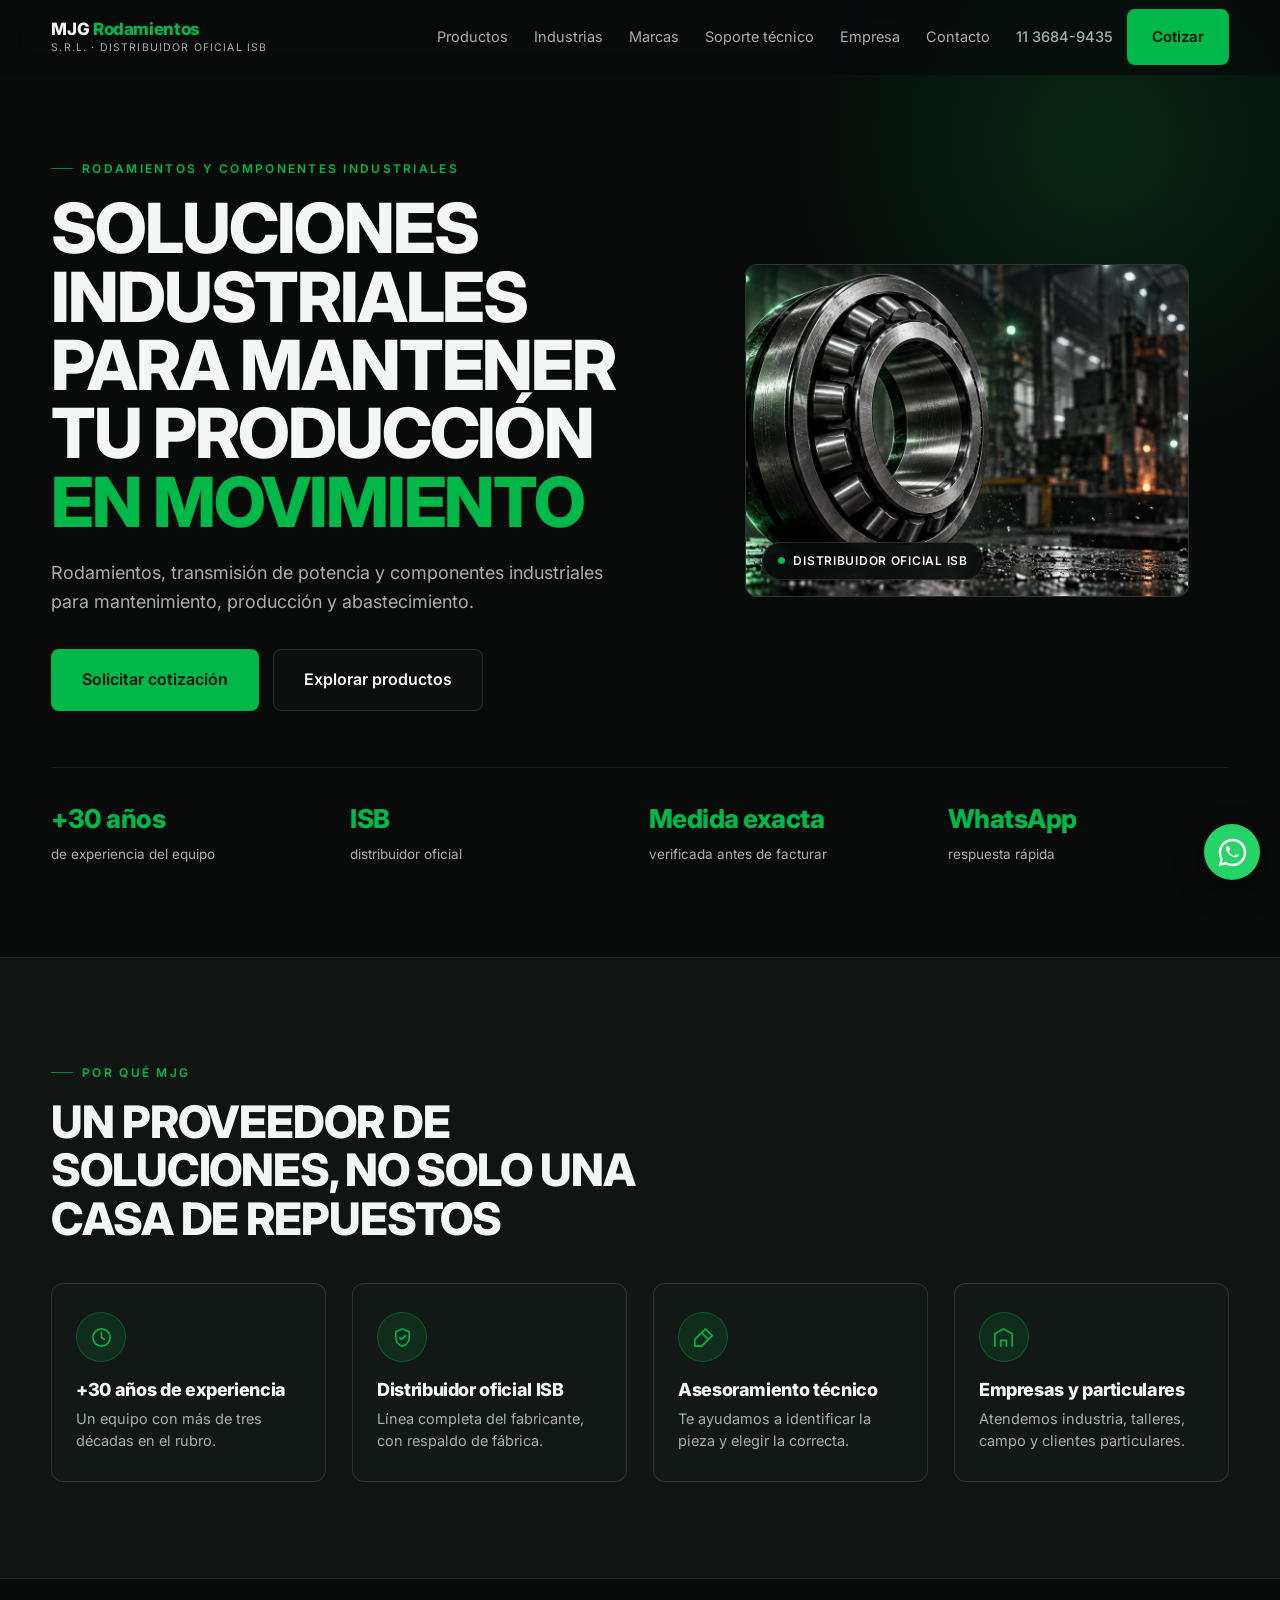
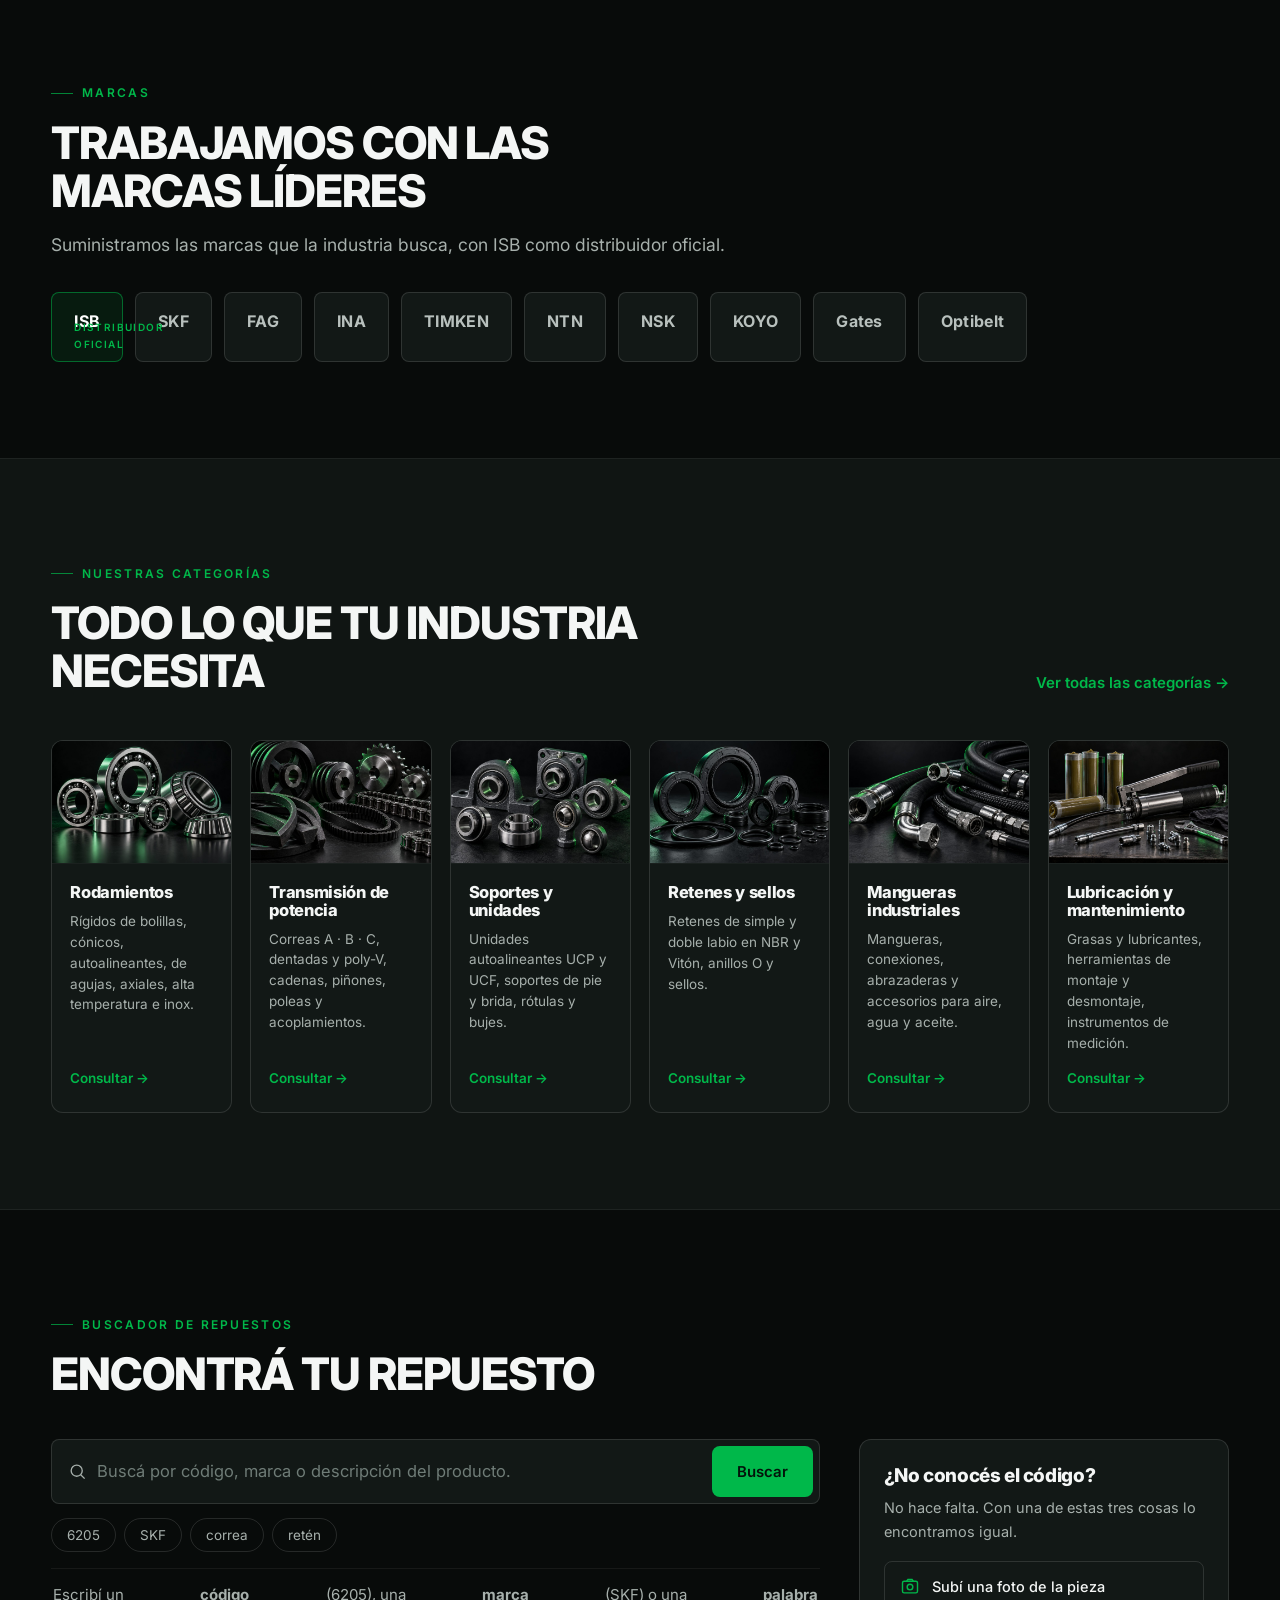
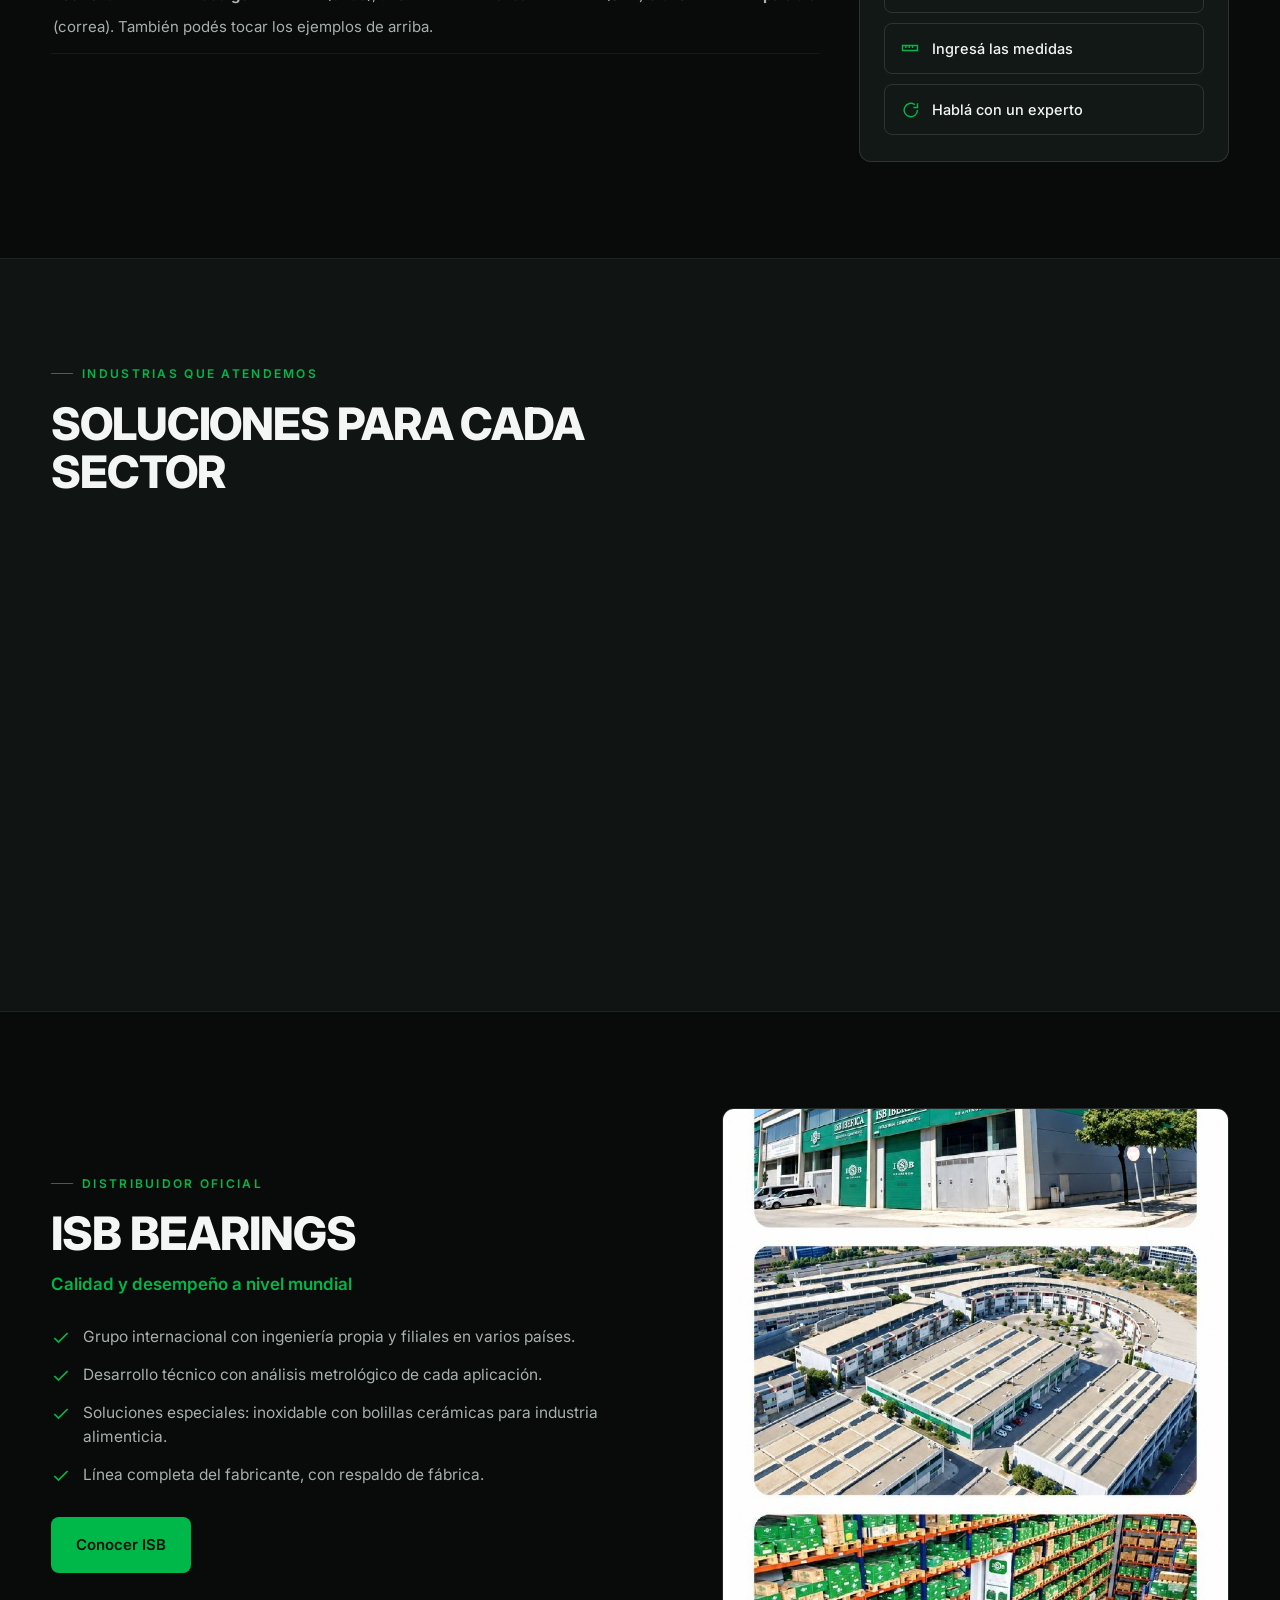
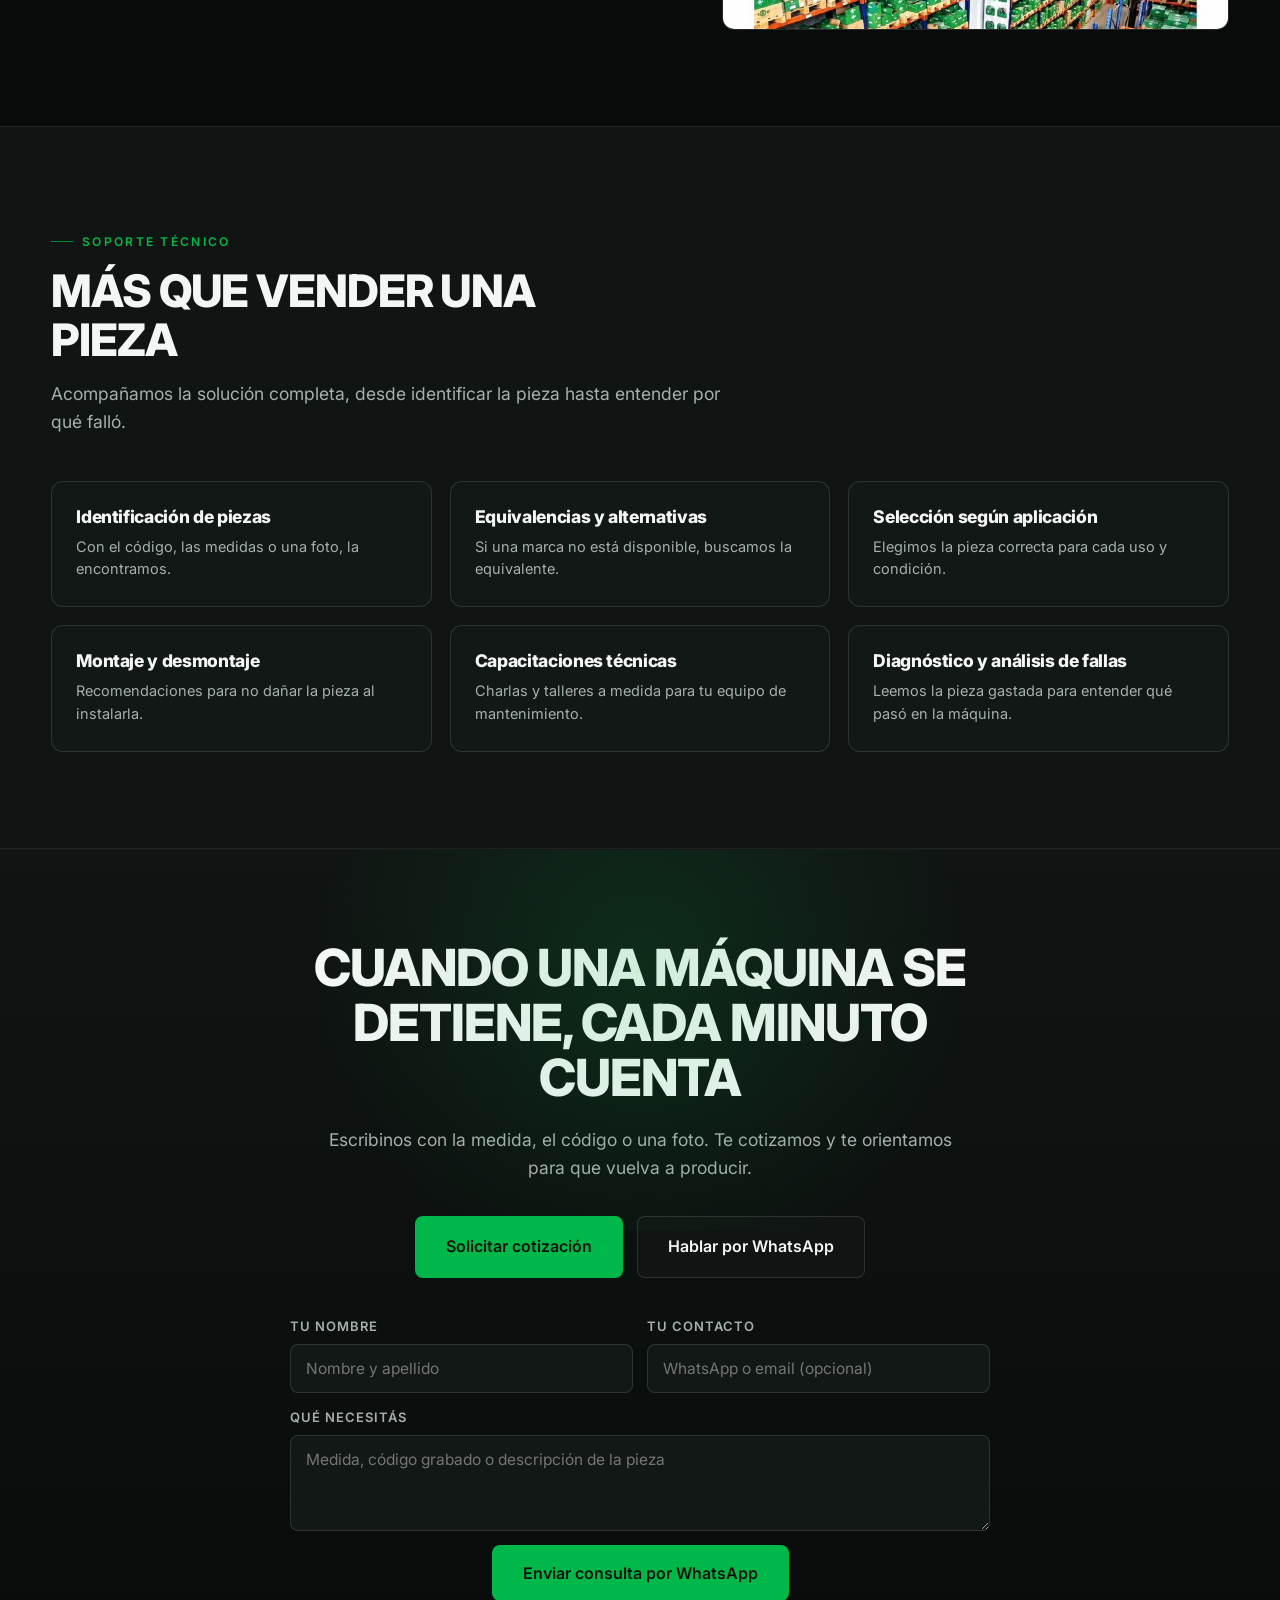
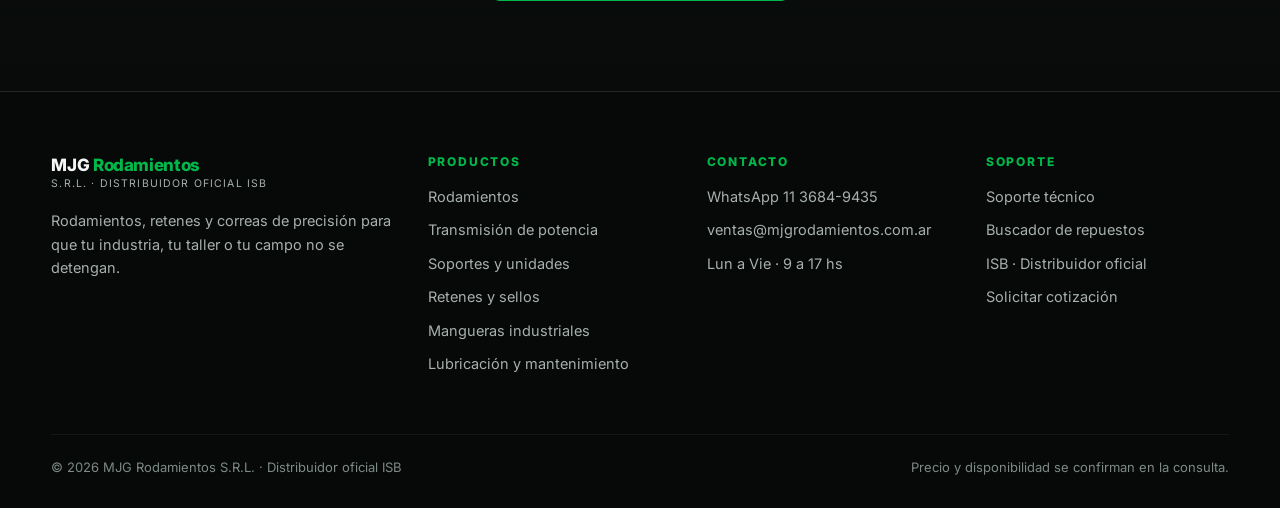
==== commit c424c4a5: "Fix menu mobile: respetar hidden (el menu quedaba siempre abierto y tapaba la pagina); max-height, s" ====
--- a/index.html
+++ b/index.html
@@ -67,6 +67,8 @@
     <div class="wrap">
       <a href="#productos">Productos</a><a href="#industrias">Industrias</a><a href="#marcas">Marcas</a>
       <a href="#soporte">Soporte técnico</a><a href="#empresa">Empresa</a><a href="#contacto">Contacto</a>
+      <a class="btn btn--s btn--full" href="https://wa.me/5491136849435?text=Hola%20MJG%20Rodamientos%2C%20queria%20hacer%20una%20consulta.%20">Consultar por WhatsApp</a>
+      <a class="btn btn--p btn--full" href="https://wa.me/5491136849435?text=Hola%20MJG%20Rodamientos%2C%20quiero%20solicitar%20una%20cotizacion.%20Te%20paso%20la%20medida%2C%20el%20codigo%20o%20una%20foto%20de%20la%20pieza%3A%20">Cotizar</a>
     </div>
   </nav>
 </header>
--- a/assets/site.css
+++ b/assets/site.css
@@ -60,10 +60,19 @@
 .tel:hover{color:#fff}
 .burger{display:none;width:42px;height:42px;border:1px solid var(--ln);border-radius:8px;
   background:none;flex-direction:column;justify-content:center;align-items:center;gap:5px;cursor:pointer}
-.burger span{width:17px;height:1.5px;background:var(--tx);display:block;transition:var(--ease)}
-.mnav{display:none;border-top:1px solid var(--ln);background:rgba(8,11,10,.98)}
+.burger span{width:17px;height:1.5px;background:var(--tx);display:block;transition:var(--ease);transform-origin:center}
+.burger[aria-expanded="true"] span:nth-child(1){transform:translateY(6.5px) rotate(45deg)}
+.burger[aria-expanded="true"] span:nth-child(2){opacity:0}
+.burger[aria-expanded="true"] span:nth-child(3){transform:translateY(-6.5px) rotate(-45deg)}
+.mnav{display:none;border-top:1px solid var(--ln);background:rgba(8,11,10,.98);
+  backdrop-filter:blur(14px);max-height:calc(100dvh - 64px);overflow-y:auto;
+  box-shadow:0 22px 44px rgba(0,0,0,.55)}
+.mnav p.mnav-t{font-size:11px;letter-spacing:.16em;text-transform:uppercase;color:var(--tx2);
+  margin:18px 0 4px;font-weight:600}
 .mnav a{display:block;padding:15px 0;border-bottom:1px solid var(--ln2);font-size:16px;color:var(--tx)}
-.mnav a:last-child{border-bottom:0}
+.mnav a:last-of-type{border-bottom:0}
+.mnav .btn{margin:16px 0 6px}
+.mnav[hidden]{display:none}
 
 /* hero */
 .hero{position:relative;padding:150px 0 clamp(60px,7vw,100px);overflow:hidden}
@@ -225,7 +234,7 @@
   .burger{display:flex}
   .hdr-in{height:64px;gap:14px}
   .hdr-act{margin-left:auto}
-  .mnav{display:block}
+  .mnav:not([hidden]){display:block}
   .hero{padding-top:110px}
   .hero-in,.isb,.find{grid-template-columns:1fr}
   .bens{grid-template-columns:repeat(2,1fr)}
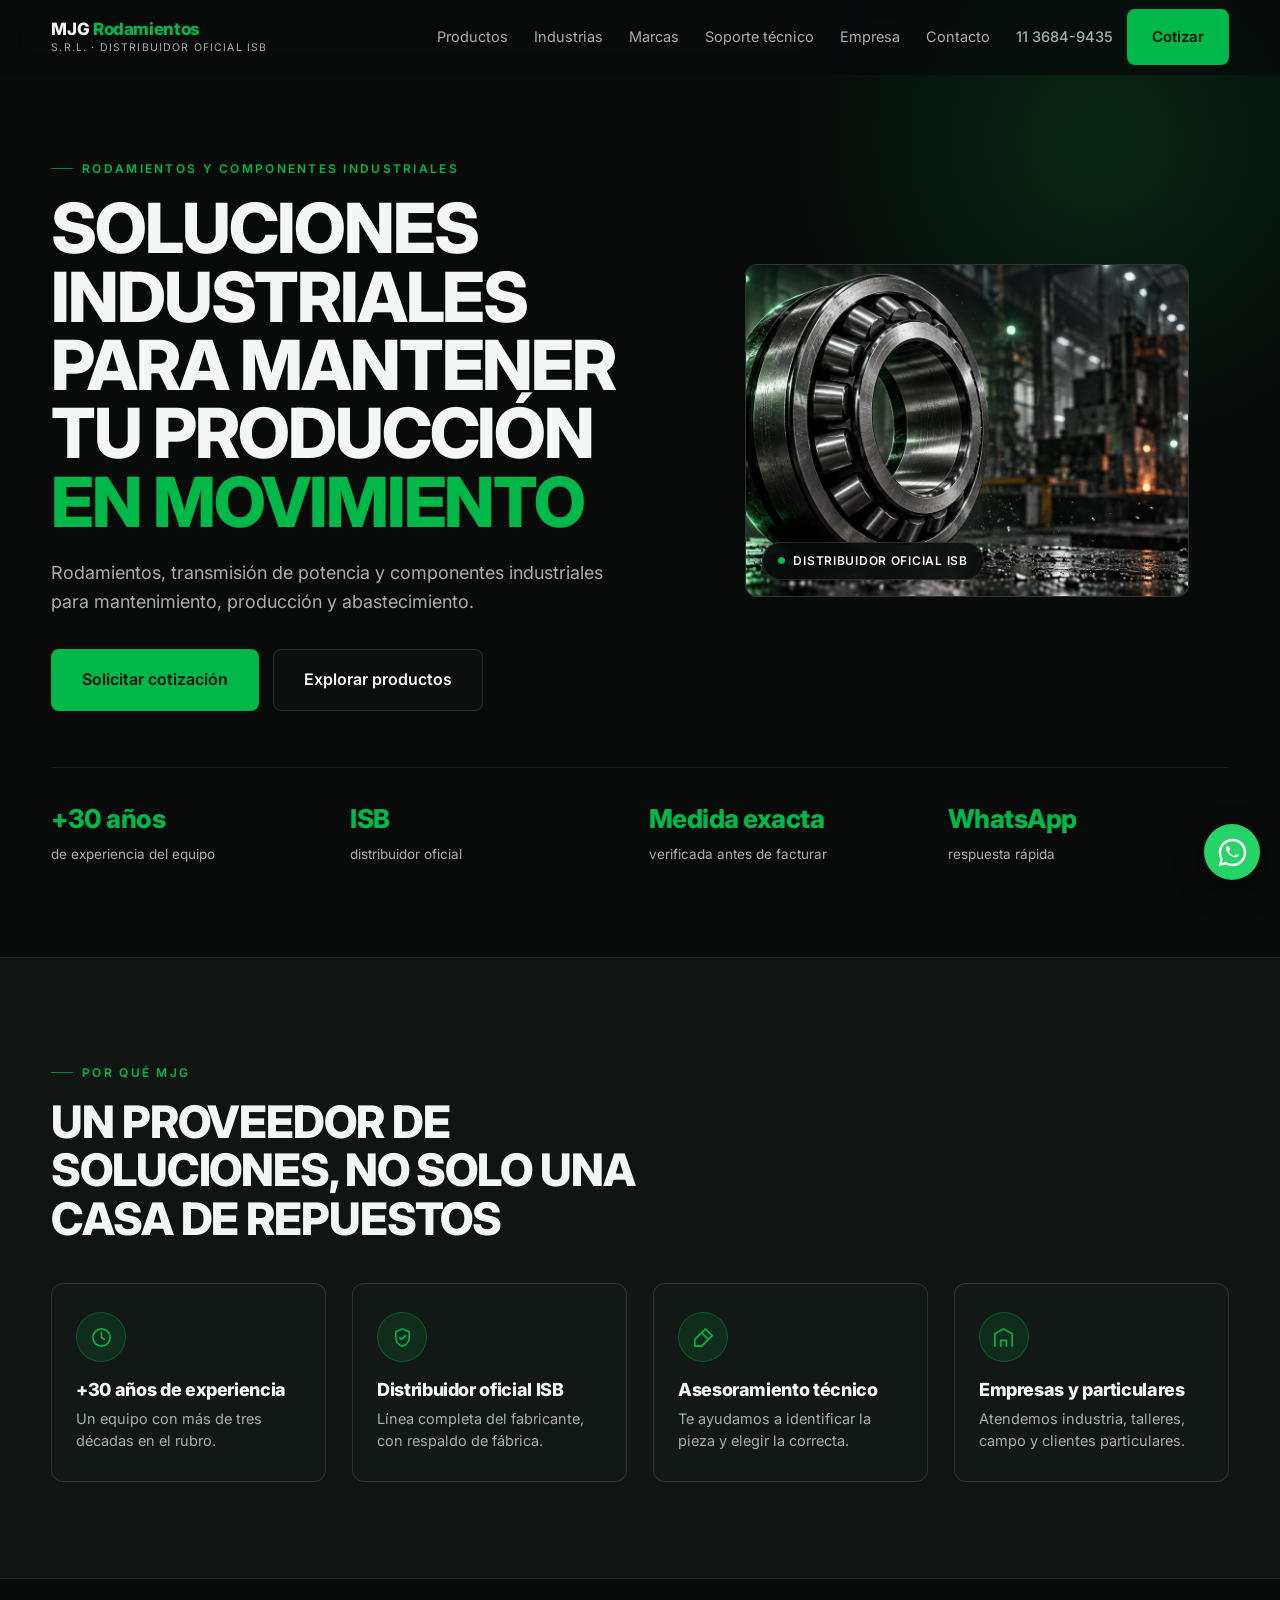
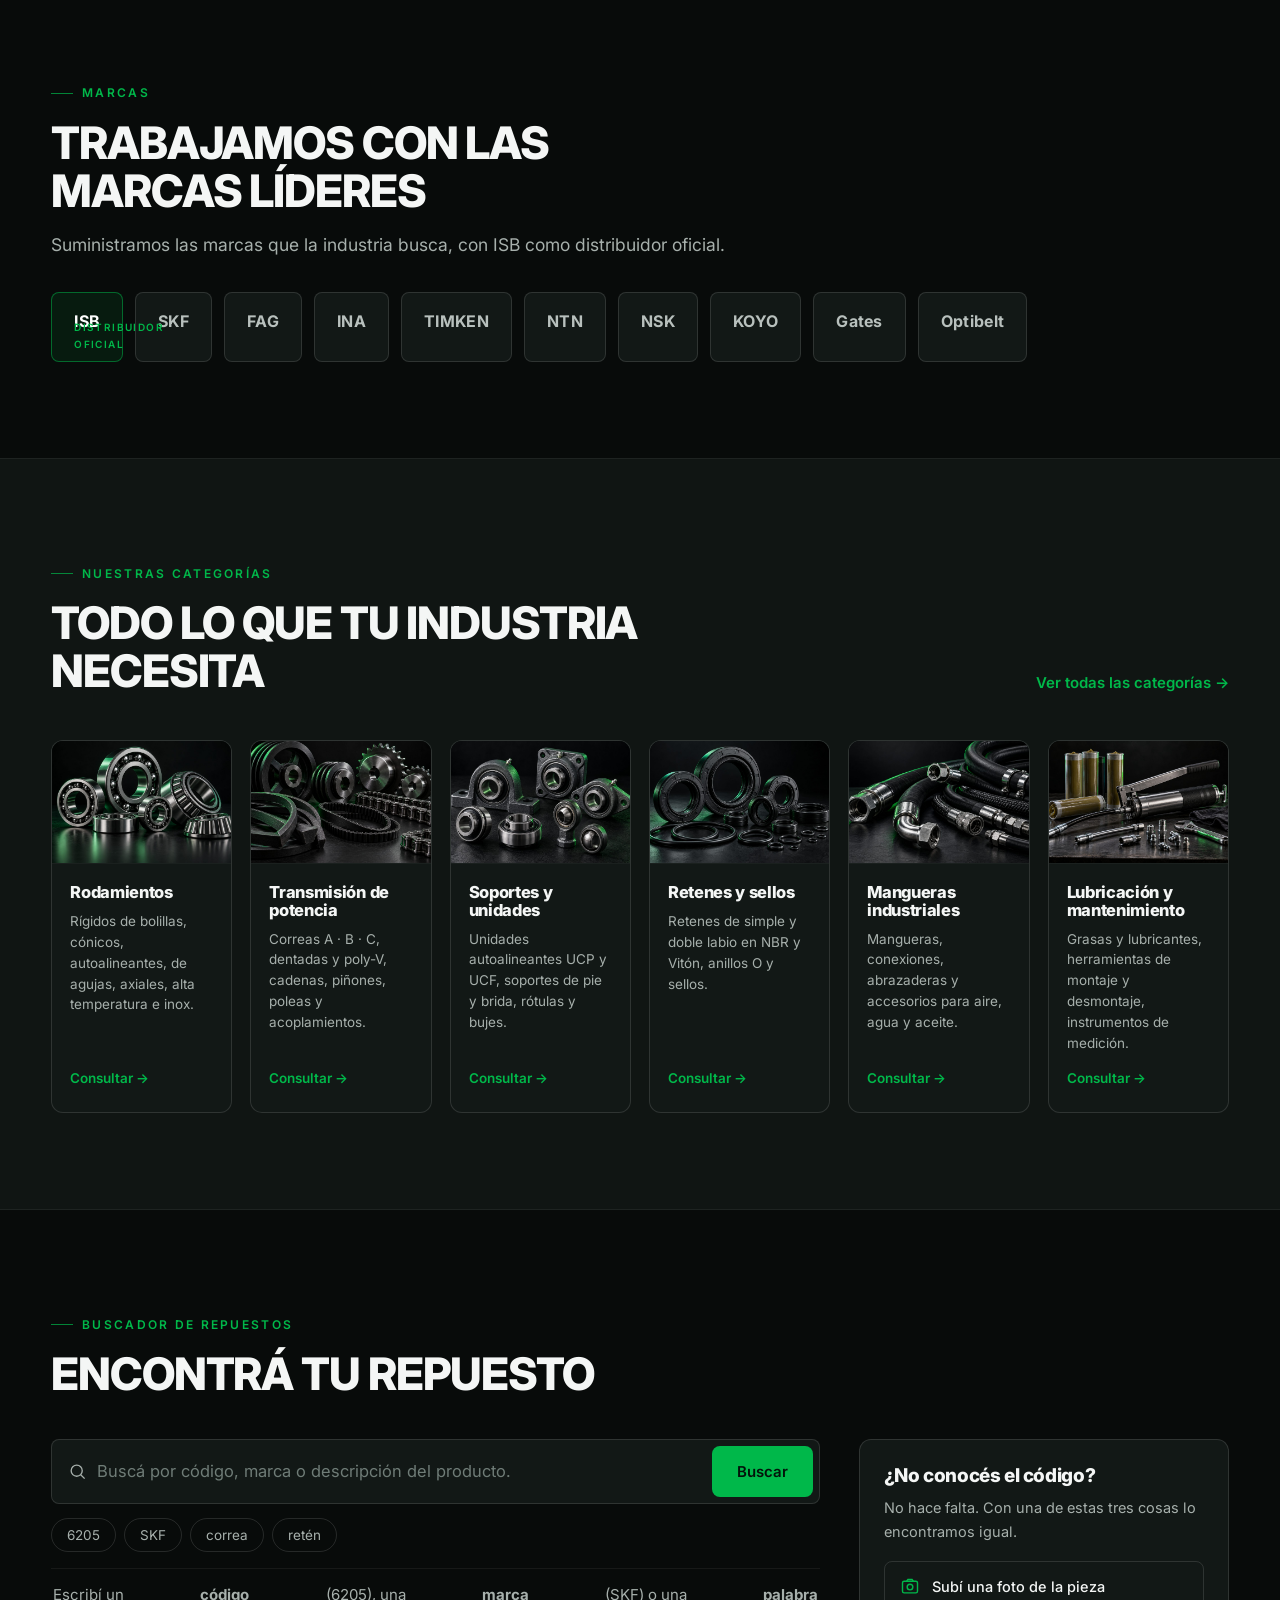
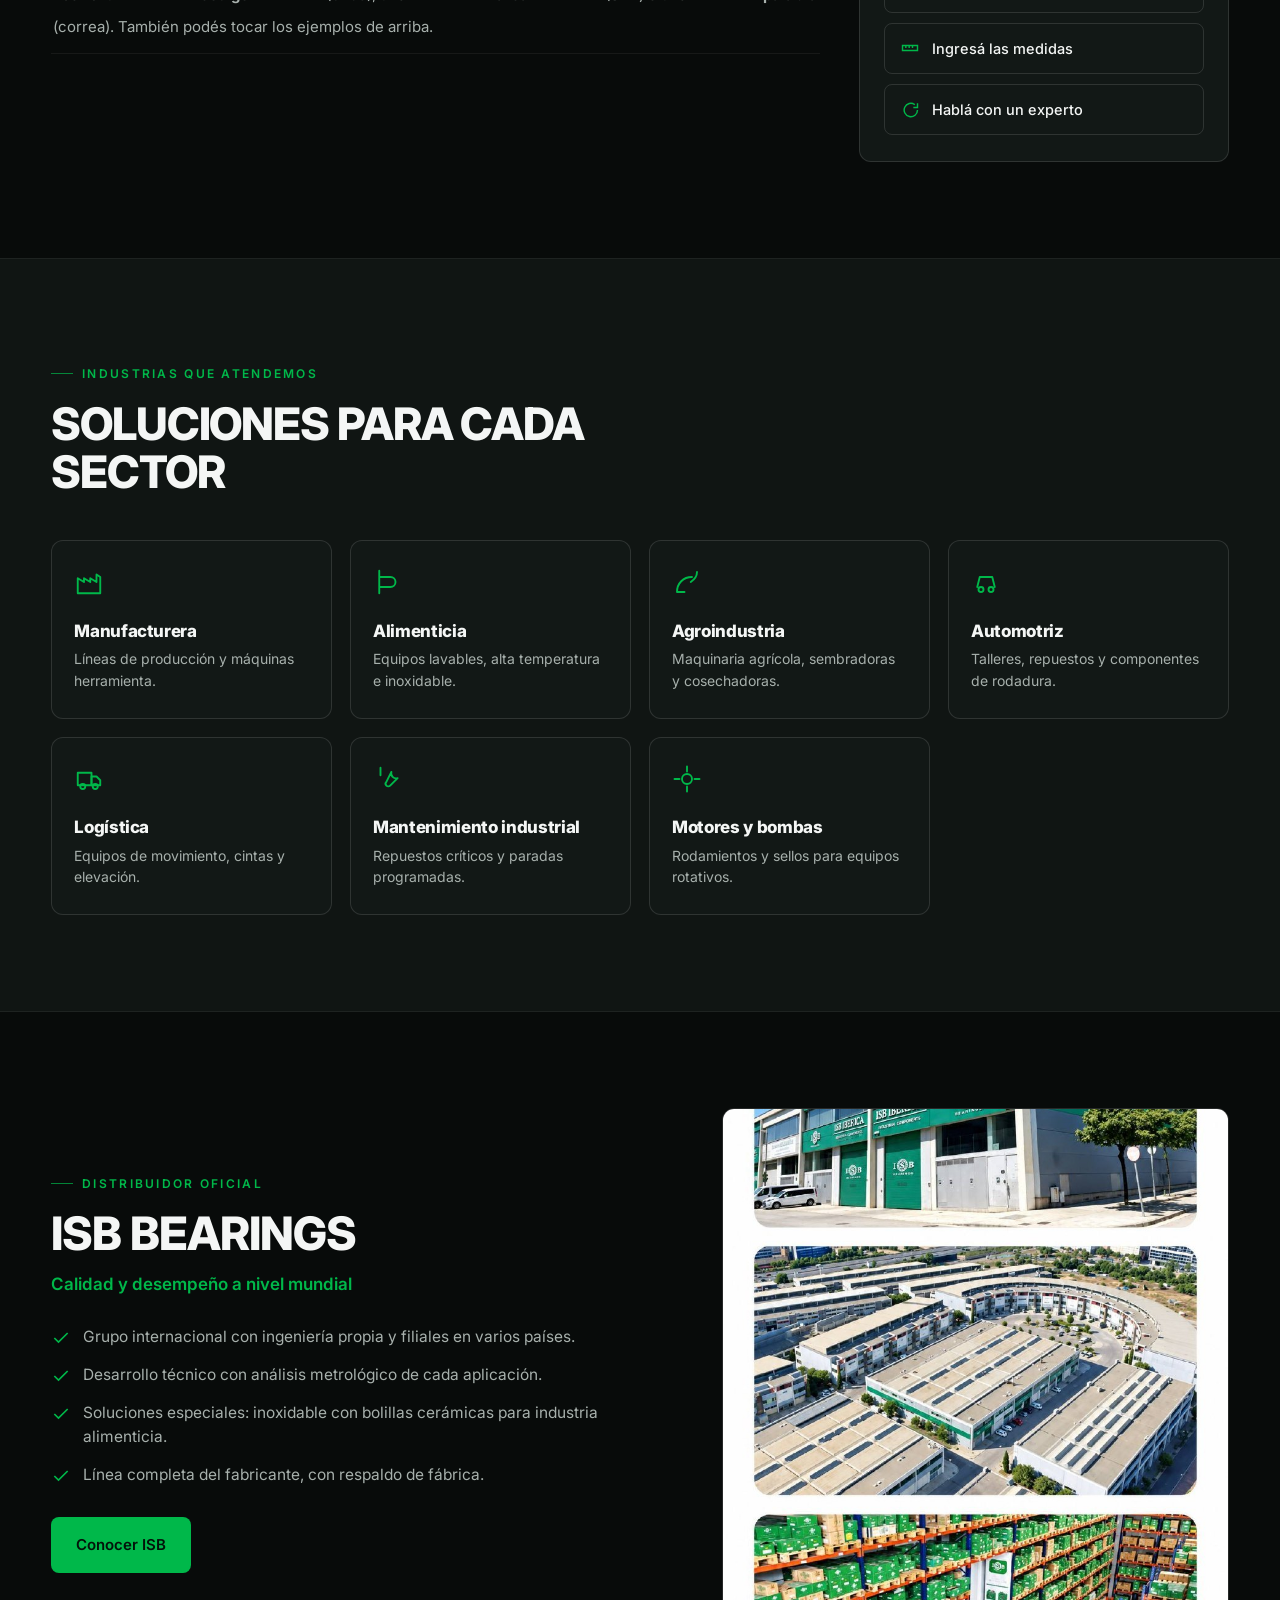
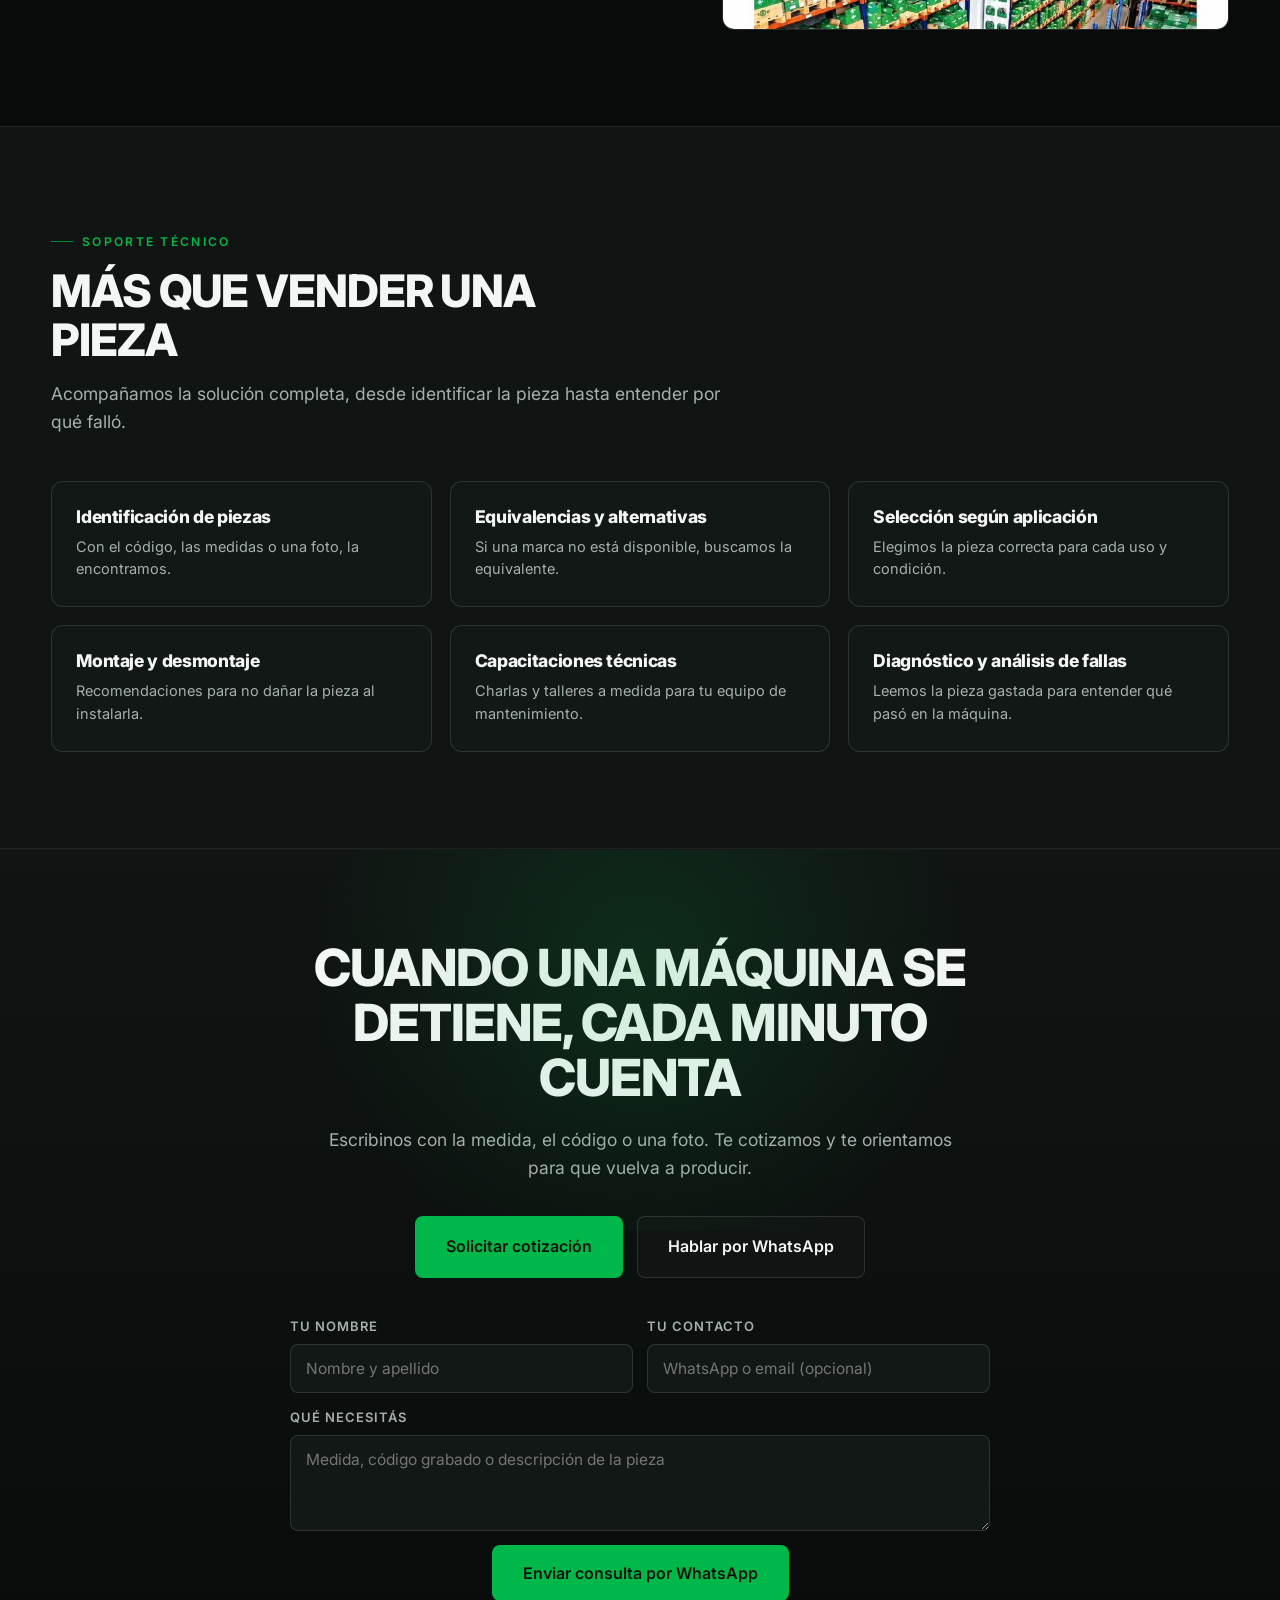
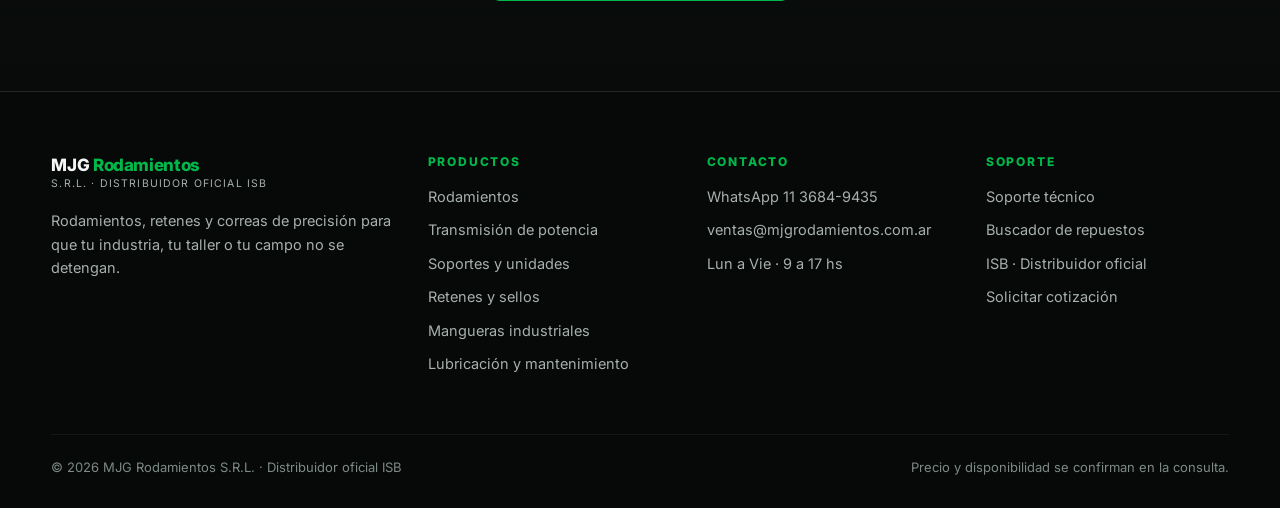
==== commit e5ac63b7: "Versionar CSS/JS (?v=3) para evitar cache viejo en los celulares" ====
--- a/index.html
+++ b/index.html
@@ -22,7 +22,7 @@
 <link rel="preconnect" href="https://fonts.googleapis.com">
 <link rel="preconnect" href="https://fonts.gstatic.com" crossorigin>
 <link href="https://fonts.googleapis.com/css2?family=Inter:wght@400;500;600;700;800&display=swap" rel="stylesheet">
-<link rel="stylesheet" href="assets/site.css">
+<link rel="stylesheet" href="assets/site.css?v=3">
 <script type="application/ld+json">
 {"@context":"https://schema.org","@type":"LocalBusiness","@id":"https://mjgrodamientos.com.ar/#organizacion",
 "name":"MJG Rodamientos S.R.L.","url":"https://mjgrodamientos.com.ar/","email":"ventas@mjgrodamientos.com.ar",
@@ -273,6 +273,6 @@
   <svg viewBox="0 0 32 32" aria-hidden="true"><path d="M16 .8C7.6.8.8 7.6.8 16c0 2.7.7 5.3 2 7.6L.7 31.3l7.9-2.1c2.2 1.2 4.7 1.9 7.4 1.9 8.4 0 15.2-6.8 15.2-15.2S24.4.8 16 .8zm0 27.7c-2.4 0-4.7-.7-6.7-1.9l-.5-.3-4.7 1.2 1.3-4.5-.3-.5A12.6 12.6 0 0 1 3.5 16C3.5 9.1 9.1 3.5 16 3.5S28.5 9.1 28.5 16 22.9 28.5 16 28.5zm7-9.4c-.4-.2-2.3-1.1-2.7-1.2-.3-.1-.6-.2-.8.2-.3.4-1 1.2-1.2 1.5-.2.2-.4.3-.8.1-.4-.2-1.7-.6-3.2-2-1.2-1.1-2-2.4-2.2-2.8-.2-.4 0-.6.2-.8l.6-.7c.2-.2.3-.4.4-.7.1-.3.1-.5 0-.7-.1-.2-.8-2-1.1-2.7-.3-.7-.6-.6-.8-.6h-.7c-.2 0-.6.1-.9.4-.3.3-1.2 1.1-1.2 2.8s1.2 3.2 1.4 3.4c.2.2 2.4 3.7 5.9 5.2.8.3 1.5.5 2 .7.8.3 1.6.2 2.2.1.7-.1 2.3-.9 2.6-1.8.3-.9.3-1.6.2-1.8-.1-.2-.3-.3-.7-.5z"/></svg>
 </a>
 
-<script src="assets/site.js" defer></script>
+<script src="assets/site.js?v=3" defer></script>
 </body>
 </html>
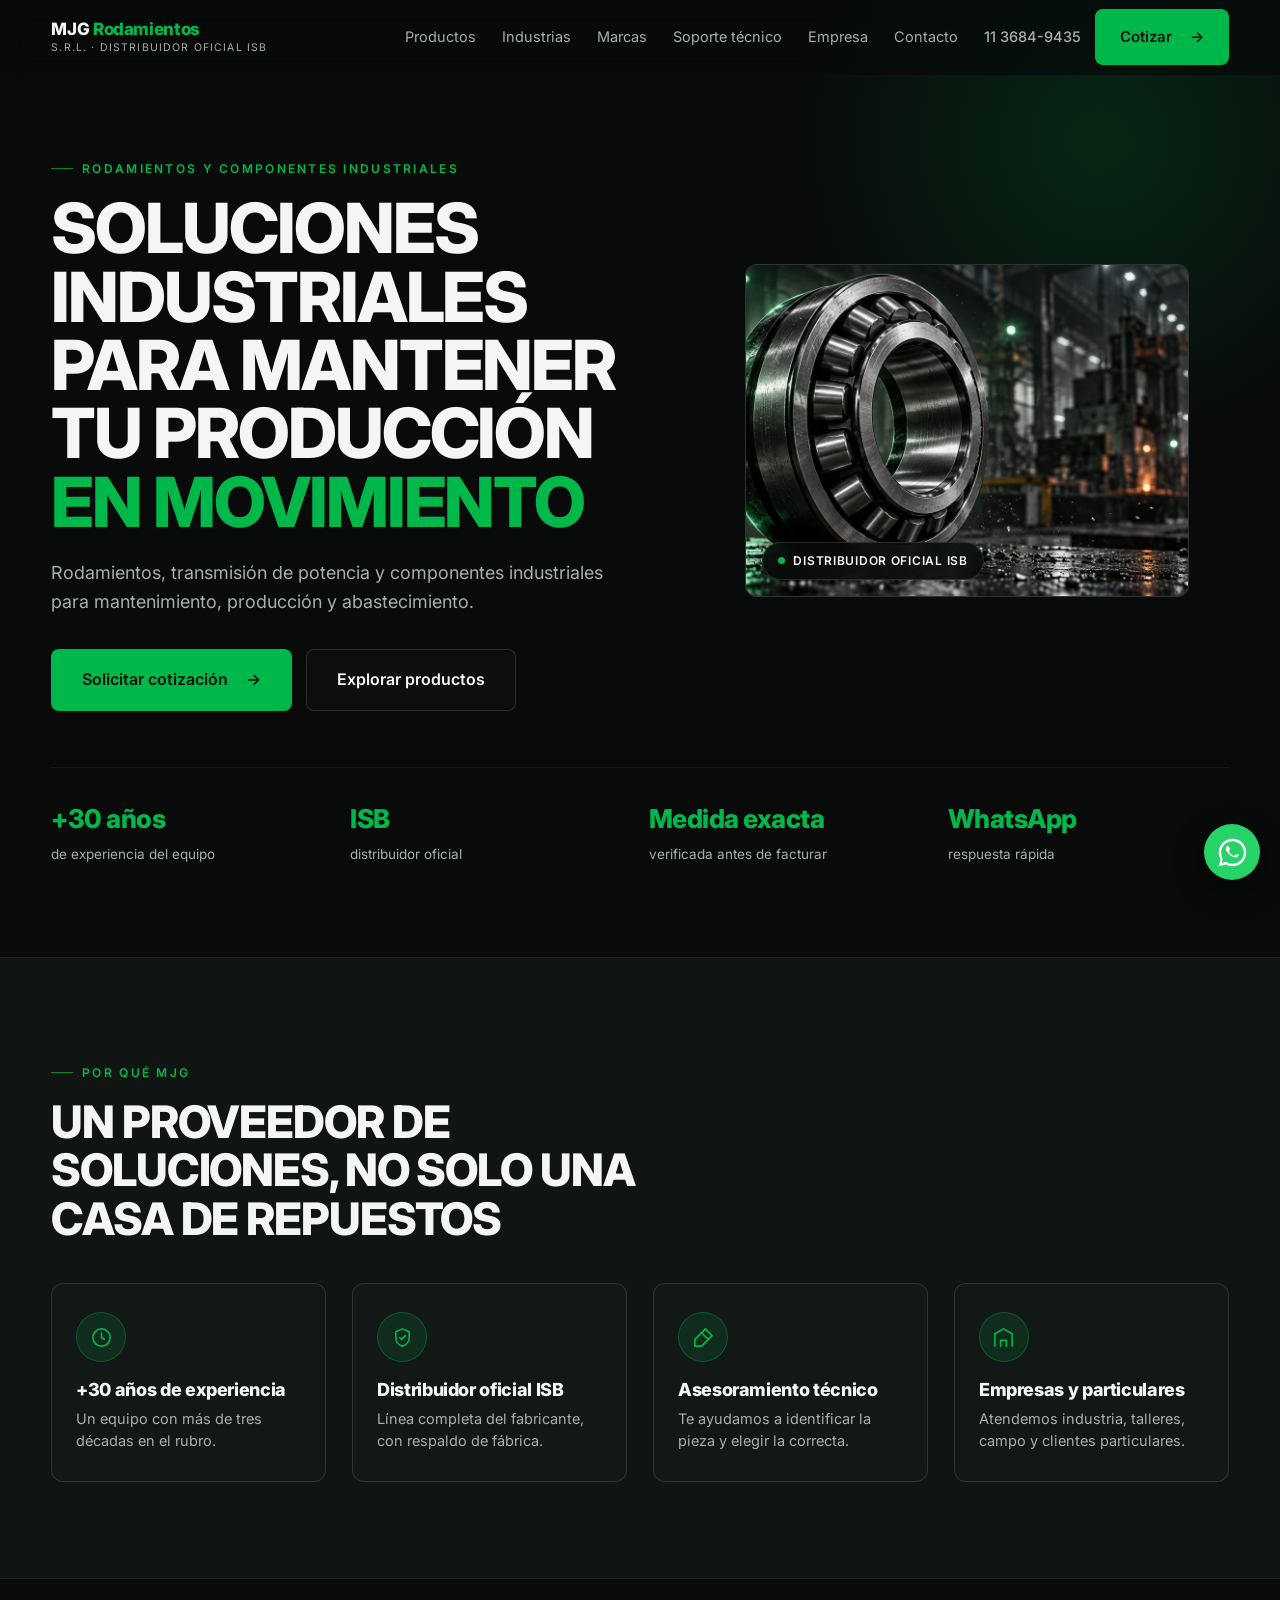
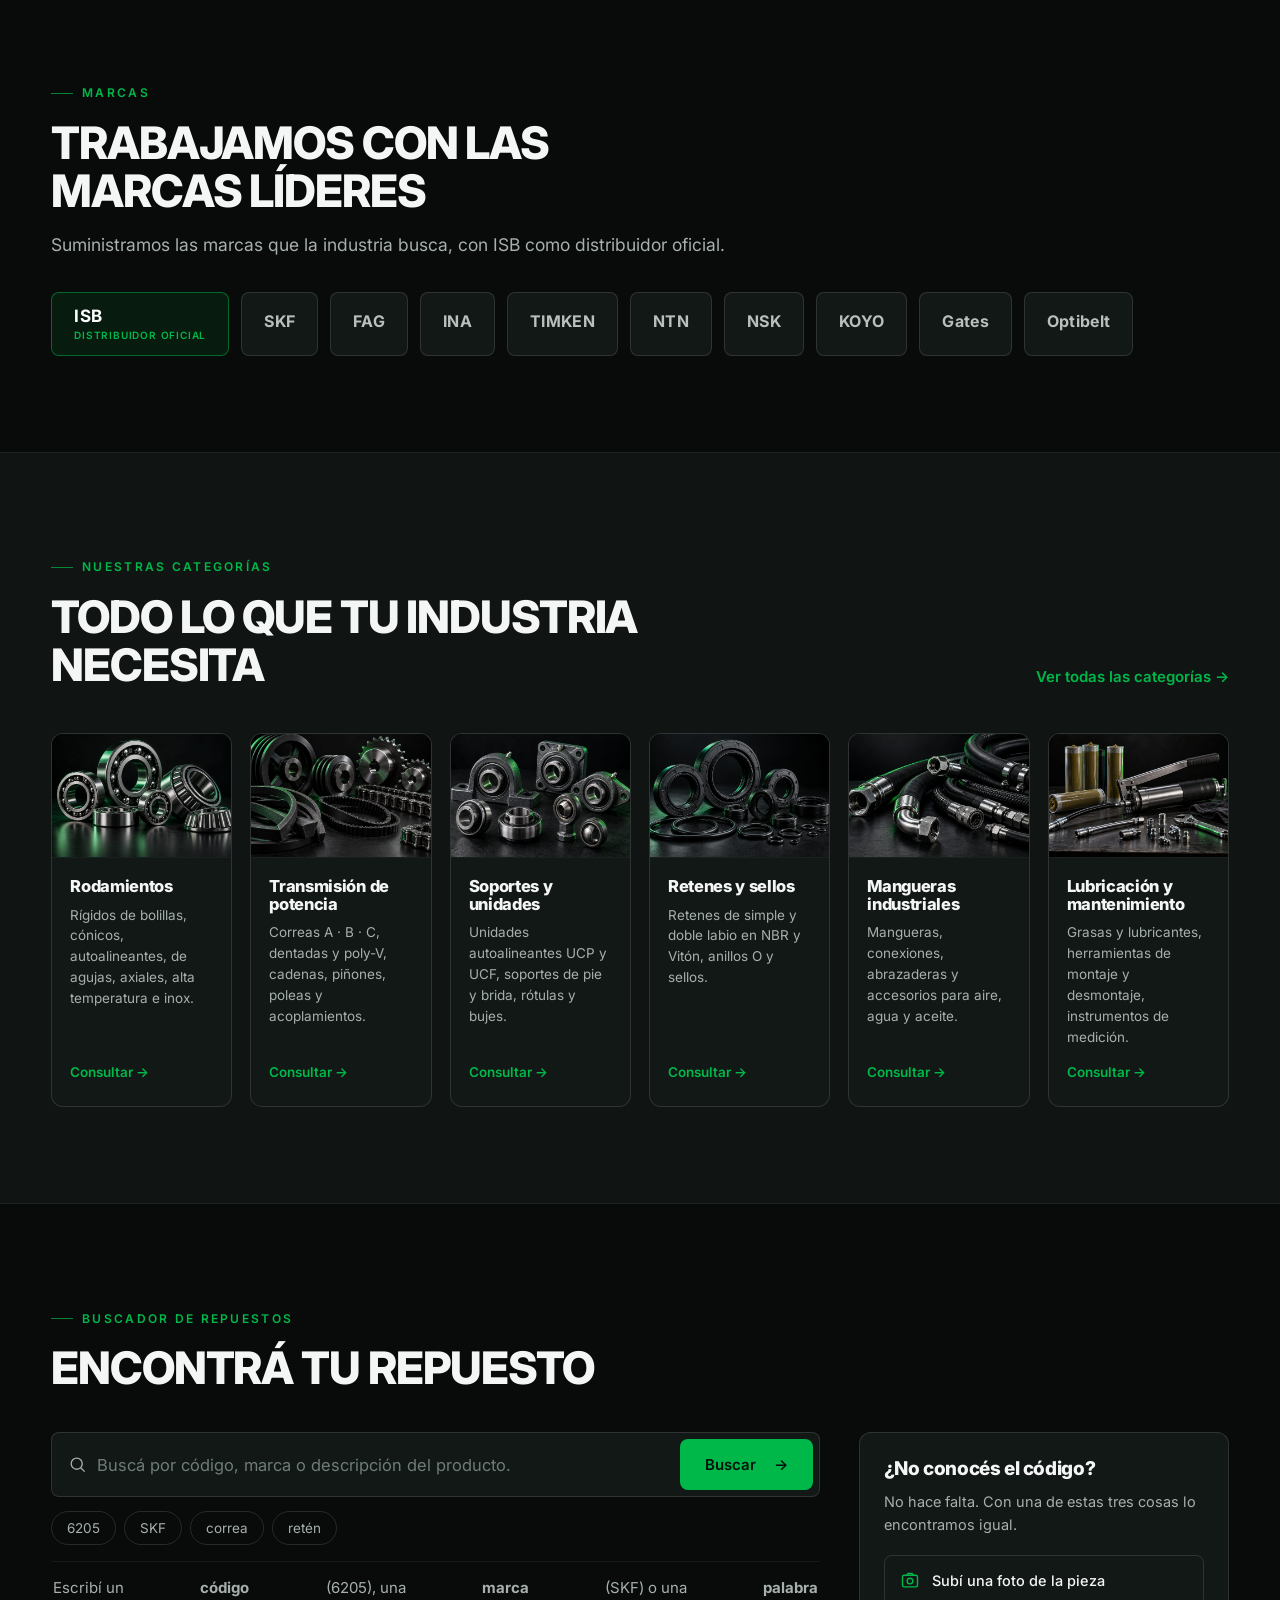
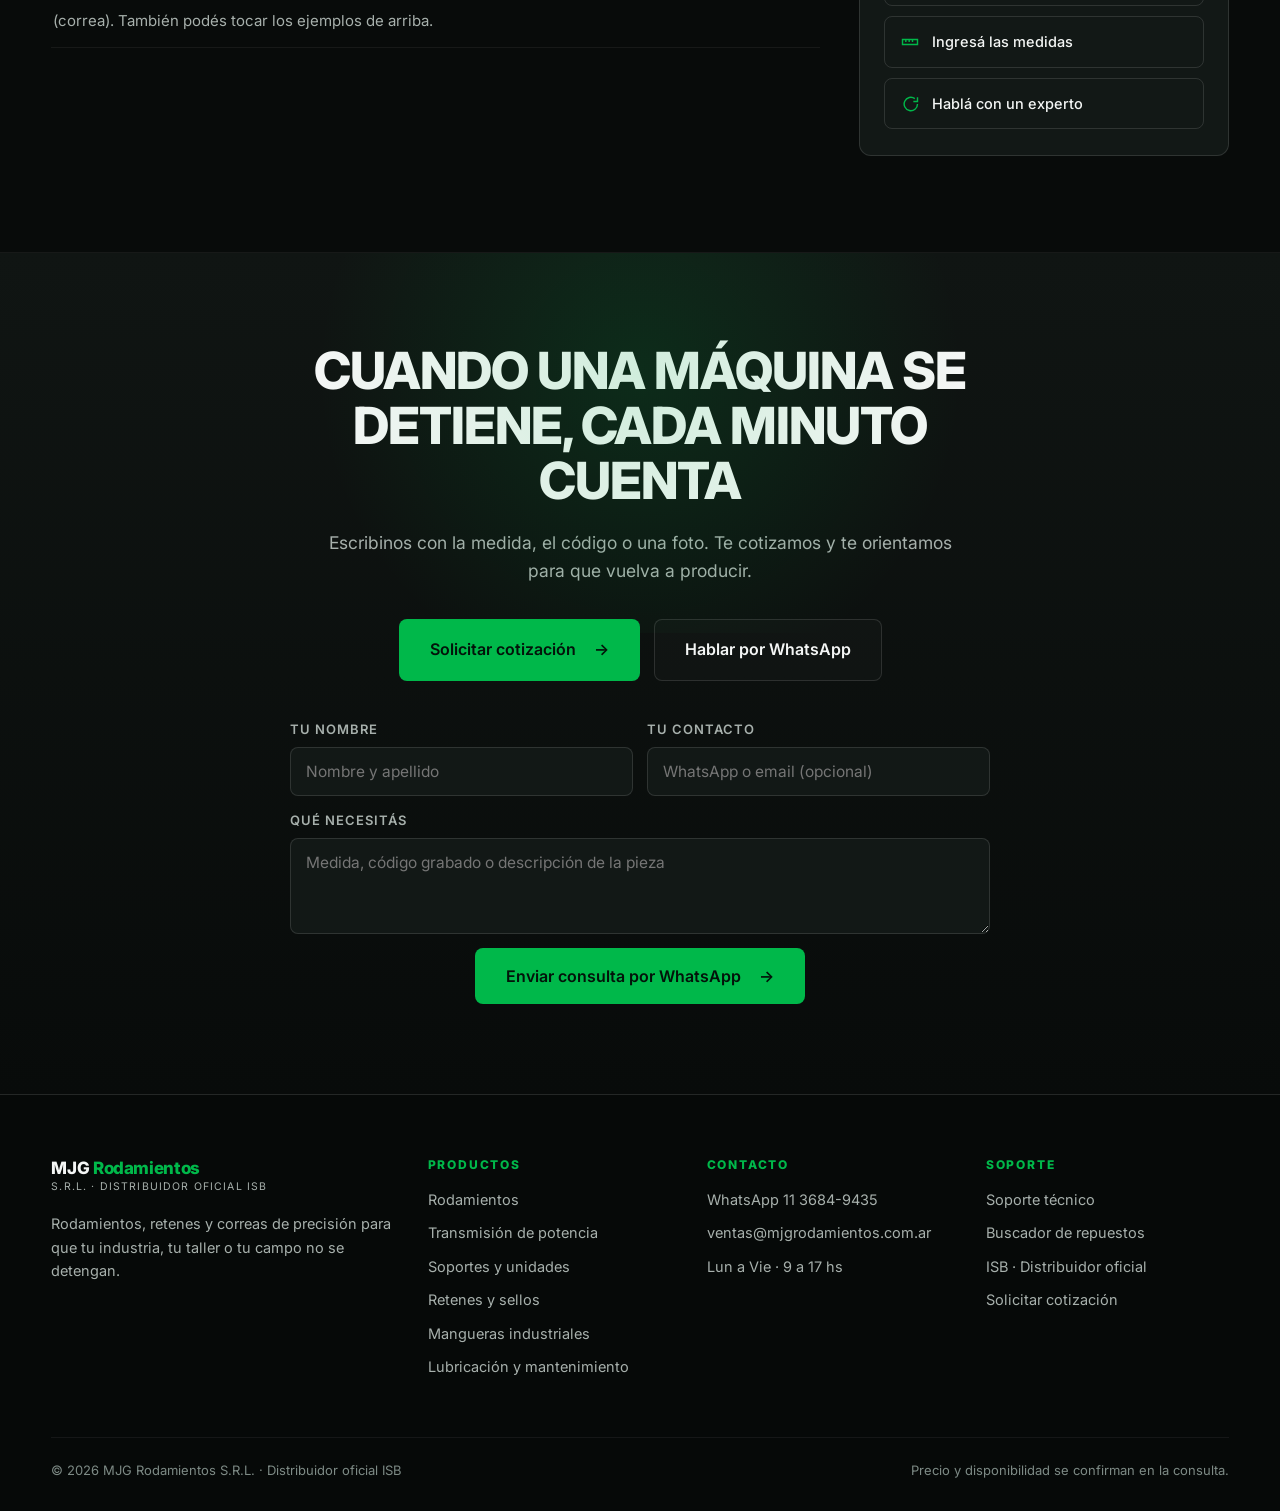
==== commit 127517a2: "Fix badge ISB: 'Distribuidor oficial' ya no se sale de la tarjeta (flex column en vez de posicion ab" ====
--- a/index.html
+++ b/index.html
@@ -15,14 +15,14 @@
 <meta property="og:site_name" content="MJG Rodamientos S.R.L.">
 <meta property="og:locale" content="es_AR">
 <meta property="og:url" content="https://mjgrodamientos.com.ar/">
-<meta property="og:title" content="MJG Rodamientos | Soluciones Industriales">
+<meta property="og:title" content="MJG Rodamientos | MJG Rodamientos">
 <meta property="og:description" content="Distribuidor oficial ISB. Rodamientos, transmisión de potencia y componentes industriales. Cotizá por WhatsApp.">
 <meta property="og:image" content="https://mjgrodamientos.com.ar/og-image.png">
 <meta name="twitter:card" content="summary_large_image">
 <link rel="preconnect" href="https://fonts.googleapis.com">
 <link rel="preconnect" href="https://fonts.gstatic.com" crossorigin>
 <link href="https://fonts.googleapis.com/css2?family=Inter:wght@400;500;600;700;800&display=swap" rel="stylesheet">
-<link rel="stylesheet" href="assets/site.css?v=3">
+<link rel="stylesheet" href="assets/site.css?v=5">
 <script type="application/ld+json">
 {"@context":"https://schema.org","@type":"LocalBusiness","@id":"https://mjgrodamientos.com.ar/#organizacion",
 "name":"MJG Rodamientos S.R.L.","url":"https://mjgrodamientos.com.ar/","email":"ventas@mjgrodamientos.com.ar",
@@ -43,20 +43,12 @@
 </script>
 </head>
 <body>
-
 <header class="hdr" id="hdr">
   <div class="wrap hdr-in">
     <a class="logo" href="#top" aria-label="MJG Rodamientos, inicio">
       <b>MJG <em>Rodamientos</em></b><span>S.R.L. · Distribuidor oficial ISB</span>
     </a>
-    <nav class="nav" aria-label="Principal">
-      <a href="#productos">Productos</a>
-      <a href="#industrias">Industrias</a>
-      <a href="#marcas">Marcas</a>
-      <a href="#soporte">Soporte técnico</a>
-      <a href="#empresa">Empresa</a>
-      <a href="#contacto">Contacto</a>
-    </nav>
+    <nav class="nav" aria-label="Principal"><a href="productos.html">Productos</a><a href="industrias.html">Industrias</a><a href="marcas.html">Marcas</a><a href="soporte.html">Soporte técnico</a><a href="empresa.html">Empresa</a><a href="contacto.html">Contacto</a></nav>
     <div class="hdr-act">
       <a class="tel" href="https://wa.me/5491136849435?text=Hola%20MJG%20Rodamientos%2C%20queria%20hacer%20una%20consulta.%20">11 3684-9435</a>
       <a class="btn btn--p" href="https://wa.me/5491136849435?text=Hola%20MJG%20Rodamientos%2C%20quiero%20solicitar%20una%20cotizacion.%20Te%20paso%20la%20medida%2C%20el%20codigo%20o%20una%20foto%20de%20la%20pieza%3A%20">Cotizar</a>
@@ -64,18 +56,11 @@
     </div>
   </div>
   <nav class="mnav" id="mnav" hidden aria-label="Menú">
-    <div class="wrap">
-      <a href="#productos">Productos</a><a href="#industrias">Industrias</a><a href="#marcas">Marcas</a>
-      <a href="#soporte">Soporte técnico</a><a href="#empresa">Empresa</a><a href="#contacto">Contacto</a>
-      <a class="btn btn--s btn--full" href="https://wa.me/5491136849435?text=Hola%20MJG%20Rodamientos%2C%20queria%20hacer%20una%20consulta.%20">Consultar por WhatsApp</a>
-      <a class="btn btn--p btn--full" href="https://wa.me/5491136849435?text=Hola%20MJG%20Rodamientos%2C%20quiero%20solicitar%20una%20cotizacion.%20Te%20paso%20la%20medida%2C%20el%20codigo%20o%20una%20foto%20de%20la%20pieza%3A%20">Cotizar</a>
-    </div>
+    <div class="wrap"><a href="productos.html">Productos</a><a href="industrias.html">Industrias</a><a href="marcas.html">Marcas</a><a href="soporte.html">Soporte técnico</a><a href="empresa.html">Empresa</a><a href="contacto.html">Contacto</a><a class="btn btn--s btn--full" href="https://wa.me/5491136849435?text=Hola%20MJG%20Rodamientos%2C%20queria%20hacer%20una%20consulta.%20">Consultar por WhatsApp</a><a class="btn btn--p btn--full" href="https://wa.me/5491136849435?text=Hola%20MJG%20Rodamientos%2C%20quiero%20solicitar%20una%20cotizacion.%20Te%20paso%20la%20medida%2C%20el%20codigo%20o%20una%20foto%20de%20la%20pieza%3A%20">Cotizar</a></div>
   </nav>
 </header>
-
 <main id="top">
-
-  <section class="hero">
+<section class="hero">
     <div class="wrap">
       <div class="hero-in">
         <div>
@@ -84,7 +69,7 @@
           <p class="hero-sub">Rodamientos, transmisión de potencia y componentes industriales para mantenimiento, producción y abastecimiento.</p>
           <div class="hero-cta">
             <a class="btn btn--p btn--lg" href="https://wa.me/5491136849435?text=Hola%20MJG%20Rodamientos%2C%20quiero%20solicitar%20una%20cotizacion.%20Te%20paso%20la%20medida%2C%20el%20codigo%20o%20una%20foto%20de%20la%20pieza%3A%20">Solicitar cotización</a>
-            <a class="btn btn--s btn--lg" href="#productos">Explorar productos</a>
+            <a class="btn btn--s btn--lg" href="productos.html">Explorar productos</a>
           </div>
         </div>
         <figure class="hero-fig rv">
@@ -99,9 +84,7 @@
         <div class="stat"><b>WhatsApp</b><span>respuesta rápida</span></div>
       </div>
     </div>
-  </section>
-
-  <section class="sec sec--alt" id="beneficios">
+  </section><section class="sec sec--alt" id="beneficios">
     <div class="wrap">
       <p class="eyebrow">Por qué MJG</p>
       <h2 class="h2">Un proveedor de soluciones, no solo una casa de repuestos</h2>
@@ -112,9 +95,7 @@
         <article class="ben"><div class="ico"><svg viewBox="0 0 24 24"><path d="M3 21V8l9-5 9 5v13"/><path d="M9 21v-6h6v6"/></svg></div><h3>Empresas y particulares</h3><p>Atendemos industria, talleres, campo y clientes particulares.</p></article>
       </div>
     </div>
-  </section>
-
-  <section class="sec" id="marcas">
+  </section><section class="sec" id="marcas">
     <div class="wrap">
       <p class="eyebrow">Marcas</p>
       <h2 class="h2">Trabajamos con las marcas líderes</h2>
@@ -125,9 +106,7 @@
         <div class="brand">NTN</div><div class="brand">NSK</div><div class="brand">KOYO</div><div class="brand">Gates</div><div class="brand">Optibelt</div>
       </div>
     </div>
-  </section>
-
-  <section class="sec sec--alt" id="productos">
+  </section><section class="sec sec--alt" id="productos">
     <div class="wrap">
       <div class="headmax">
         <div><p class="eyebrow">Nuestras categorías</p><h2 class="h2">Todo lo que tu industria necesita</h2></div>
@@ -142,9 +121,7 @@
         <article class="cat"><figure><img src="assets/img/cat-lubricacion.jpg" alt="Lubricación y mantenimiento" loading="lazy"></figure><div class="cat-b"><h3>Lubricación y mantenimiento</h3><p>Grasas y lubricantes, herramientas de montaje y desmontaje, instrumentos de medición.</p><a href="https://wa.me/5491136849435?text=Hola%20MJG%20Rodamientos%2C%20quiero%20consultar%20por%20LUBRICACION%20Y%20MANTENIMIENTO.%20Te%20paso%20la%20medida%20o%20el%20codigo%3A%20">Consultar →</a></div></article>
       </div>
     </div>
-  </section>
-
-  <section class="sec" id="buscar">
+  </section><section class="sec" id="buscar">
     <div class="wrap">
       <p class="eyebrow">Buscador de repuestos</p>
       <h2 class="h2">Encontrá tu repuesto</h2>
@@ -172,59 +149,7 @@
         </aside>
       </div>
     </div>
-  </section>
-
-  <section class="sec sec--alt" id="industrias">
-    <div class="wrap">
-      <p class="eyebrow">Industrias que atendemos</p>
-      <h2 class="h2">Soluciones para cada sector</h2>
-      <div class="inds rv">
-        <article class="ind"><svg viewBox="0 0 24 24"><path d="M3 21V9l5 3V9l5 3V9l5 3V6l3 2v13z"/></svg><h3>Manufacturera</h3><p>Líneas de producción y máquinas herramienta.</p></article>
-        <article class="ind"><svg viewBox="0 0 24 24"><path d="M5 3v18M5 8h9a4 4 0 0 1 0 8H5"/></svg><h3>Alimenticia</h3><p>Equipos lavables, alta temperatura e inoxidable.</p></article>
-        <article class="ind"><svg viewBox="0 0 24 24"><path d="M4 20c0-7 5-12 12-12M4 20h6M20 4c0 3-2 6-5 8"/></svg><h3>Agroindustria</h3><p>Maquinaria agrícola, sembradoras y cosechadoras.</p></article>
-        <article class="ind"><svg viewBox="0 0 24 24"><path d="M5 16l2-8h10l2 8"/><circle cx="8" cy="18" r="2"/><circle cx="16" cy="18" r="2"/></svg><h3>Automotriz</h3><p>Talleres, repuestos y componentes de rodadura.</p></article>
-        <article class="ind"><svg viewBox="0 0 24 24"><path d="M3 7h11v10H3z"/><path d="M14 10h4l3 3v4h-7z"/><circle cx="7" cy="18" r="2"/><circle cx="17" cy="18" r="2"/></svg><h3>Logística</h3><p>Equipos de movimiento, cintas y elevación.</p></article>
-        <article class="ind"><svg viewBox="0 0 24 24"><path d="M14.7 6.3a4 4 0 0 0 5 5l-6 6a2 2 0 0 1-3-3z"/><path d="M6 3v6"/></svg><h3>Mantenimiento industrial</h3><p>Repuestos críticos y paradas programadas.</p></article>
-        <article class="ind"><svg viewBox="0 0 24 24"><circle cx="12" cy="12" r="4"/><path d="M12 2v4M12 18v4M2 12h4M18 12h4"/></svg><h3>Motores y bombas</h3><p>Rodamientos y sellos para equipos rotativos.</p></article>
-      </div>
-    </div>
-  </section>
-
-  <section class="sec" id="empresa">
-    <div class="wrap isb">
-      <div>
-        <p class="eyebrow">Distribuidor oficial</p>
-        <h2>ISB Bearings</h2>
-        <p class="sub">Calidad y desempeño a nivel mundial</p>
-        <ul>
-          <li><svg viewBox="0 0 24 24"><path d="M20 6L9 17l-5-5"/></svg>Grupo internacional con ingeniería propia y filiales en varios países.</li>
-          <li><svg viewBox="0 0 24 24"><path d="M20 6L9 17l-5-5"/></svg>Desarrollo técnico con análisis metrológico de cada aplicación.</li>
-          <li><svg viewBox="0 0 24 24"><path d="M20 6L9 17l-5-5"/></svg>Soluciones especiales: inoxidable con bolillas cerámicas para industria alimenticia.</li>
-          <li><svg viewBox="0 0 24 24"><path d="M20 6L9 17l-5-5"/></svg>Línea completa del fabricante, con respaldo de fábrica.</li>
-        </ul>
-        <a class="btn btn--p" href="https://www.isb-industries.com/" target="_blank" rel="noopener">Conocer ISB</a>
-      </div>
-      <figure class="isb-fig rv"><img src="isb-iberica.jpg" alt="Instalaciones de ISB Ibérica" loading="lazy"></figure>
-    </div>
-  </section>
-
-  <section class="sec sec--alt" id="soporte">
-    <div class="wrap">
-      <p class="eyebrow">Soporte técnico</p>
-      <h2 class="h2">Más que vender una pieza</h2>
-      <p class="lead">Acompañamos la solución completa, desde identificar la pieza hasta entender por qué falló.</p>
-      <div class="sups rv">
-        <article class="sup"><h3>Identificación de piezas</h3><p>Con el código, las medidas o una foto, la encontramos.</p></article>
-        <article class="sup"><h3>Equivalencias y alternativas</h3><p>Si una marca no está disponible, buscamos la equivalente.</p></article>
-        <article class="sup"><h3>Selección según aplicación</h3><p>Elegimos la pieza correcta para cada uso y condición.</p></article>
-        <article class="sup"><h3>Montaje y desmontaje</h3><p>Recomendaciones para no dañar la pieza al instalarla.</p></article>
-        <article class="sup"><h3>Capacitaciones técnicas</h3><p>Charlas y talleres a medida para tu equipo de mantenimiento.</p></article>
-        <article class="sup"><h3>Diagnóstico y análisis de fallas</h3><p>Leemos la pieza gastada para entender qué pasó en la máquina.</p></article>
-      </div>
-    </div>
-  </section>
-
-  <section class="cta-f" id="contacto">
+  </section><section class="cta-f" id="contacto">
     <div class="wrap">
       <h2>Cuando una máquina se detiene, cada minuto cuenta</h2>
       <p>Escribinos con la medida, el código o una foto. Te cotizamos y te orientamos para que vuelva a producir.</p>
@@ -240,7 +165,6 @@
       </form>
     </div>
   </section>
-
 </main>
 
 <footer class="ftr">
@@ -273,6 +197,6 @@
   <svg viewBox="0 0 32 32" aria-hidden="true"><path d="M16 .8C7.6.8.8 7.6.8 16c0 2.7.7 5.3 2 7.6L.7 31.3l7.9-2.1c2.2 1.2 4.7 1.9 7.4 1.9 8.4 0 15.2-6.8 15.2-15.2S24.4.8 16 .8zm0 27.7c-2.4 0-4.7-.7-6.7-1.9l-.5-.3-4.7 1.2 1.3-4.5-.3-.5A12.6 12.6 0 0 1 3.5 16C3.5 9.1 9.1 3.5 16 3.5S28.5 9.1 28.5 16 22.9 28.5 16 28.5zm7-9.4c-.4-.2-2.3-1.1-2.7-1.2-.3-.1-.6-.2-.8.2-.3.4-1 1.2-1.2 1.5-.2.2-.4.3-.8.1-.4-.2-1.7-.6-3.2-2-1.2-1.1-2-2.4-2.2-2.8-.2-.4 0-.6.2-.8l.6-.7c.2-.2.3-.4.4-.7.1-.3.1-.5 0-.7-.1-.2-.8-2-1.1-2.7-.3-.7-.6-.6-.8-.6h-.7c-.2 0-.6.1-.9.4-.3.3-1.2 1.1-1.2 2.8s1.2 3.2 1.4 3.4c.2.2 2.4 3.7 5.9 5.2.8.3 1.5.5 2 .7.8.3 1.6.2 2.2.1.7-.1 2.3-.9 2.6-1.8.3-.9.3-1.6.2-1.8-.1-.2-.3-.3-.7-.5z"/></svg>
 </a>
 
-<script src="assets/site.js?v=3" defer></script>
+<script src="assets/site.js?v=5" defer></script>
 </body>
 </html>
--- a/assets/site.css
+++ b/assets/site.css
@@ -110,9 +110,11 @@
 .brand{border:1px solid var(--ln);border-radius:8px;padding:16px 22px;font-weight:700;
   font-size:16px;letter-spacing:.02em;color:var(--steel);background:var(--card);transition:var(--ease)}
 .brand:hover{color:#fff;border-color:rgba(0,184,74,.45)}
-.brand--isb{border-color:rgba(0,184,74,.5);color:#fff;background:rgba(0,184,74,.09);position:relative;padding-bottom:26px}
-.brand--isb small{position:absolute;left:22px;bottom:9px;font-size:10px;letter-spacing:.14em;
-  text-transform:uppercase;color:var(--grn);font-weight:600}
+.brand--isb{border-color:rgba(0,184,74,.5);color:#fff;background:rgba(0,184,74,.09);
+  display:flex;flex-direction:column;gap:3px;padding:14px 22px}
+.brand--isb span{font-size:17px;line-height:1.1}
+.brand--isb small{font-size:10px;letter-spacing:.08em;text-transform:uppercase;color:var(--grn);
+  font-weight:600;white-space:nowrap;line-height:1.2}
 
 /* categorias */
 .cats{display:grid;grid-template-columns:repeat(6,1fr);gap:18px;margin-top:44px}
@@ -262,3 +264,13 @@
   .rv{opacity:1;transform:none;transition:none}
   html{scroll-behavior:auto}
 }
+
+/* ==== paginas internas y detalles del mockup ==== */
+.sec--page{padding-top:clamp(112px,12vw,152px)}
+.cta-f.pg{padding-top:clamp(120px,13vw,172px)}
+.nav a[aria-current="page"]{color:#fff}
+.nav a[aria-current="page"]::after{content:"";position:absolute;left:0;right:0;bottom:-2px;height:1px;background:var(--grn)}
+.mnav a[aria-current="page"]{color:var(--grn)}
+.btn--p::after{content:"\2192";margin-left:9px;display:inline-block;transition:transform .24s cubic-bezier(.4,0,.2,1)}
+.btn--p:hover::after{transform:translateX(3px)}
+
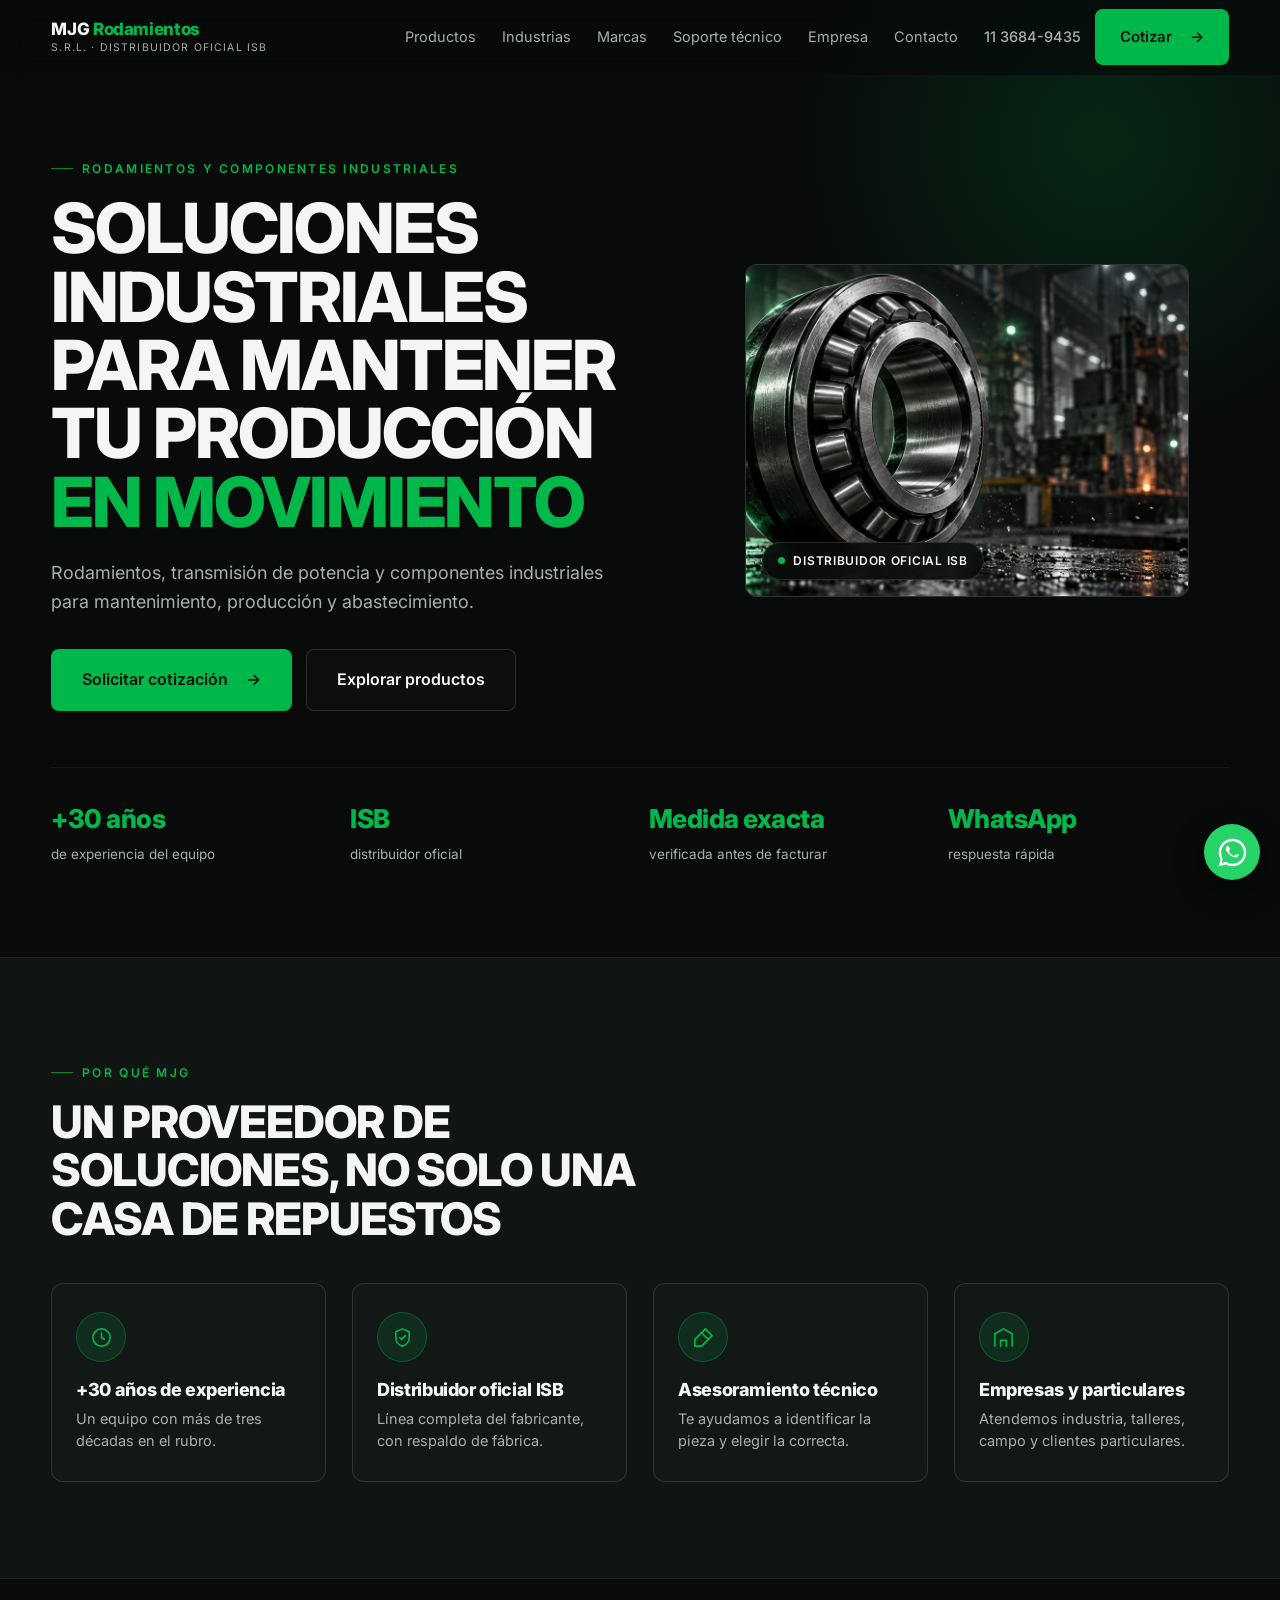
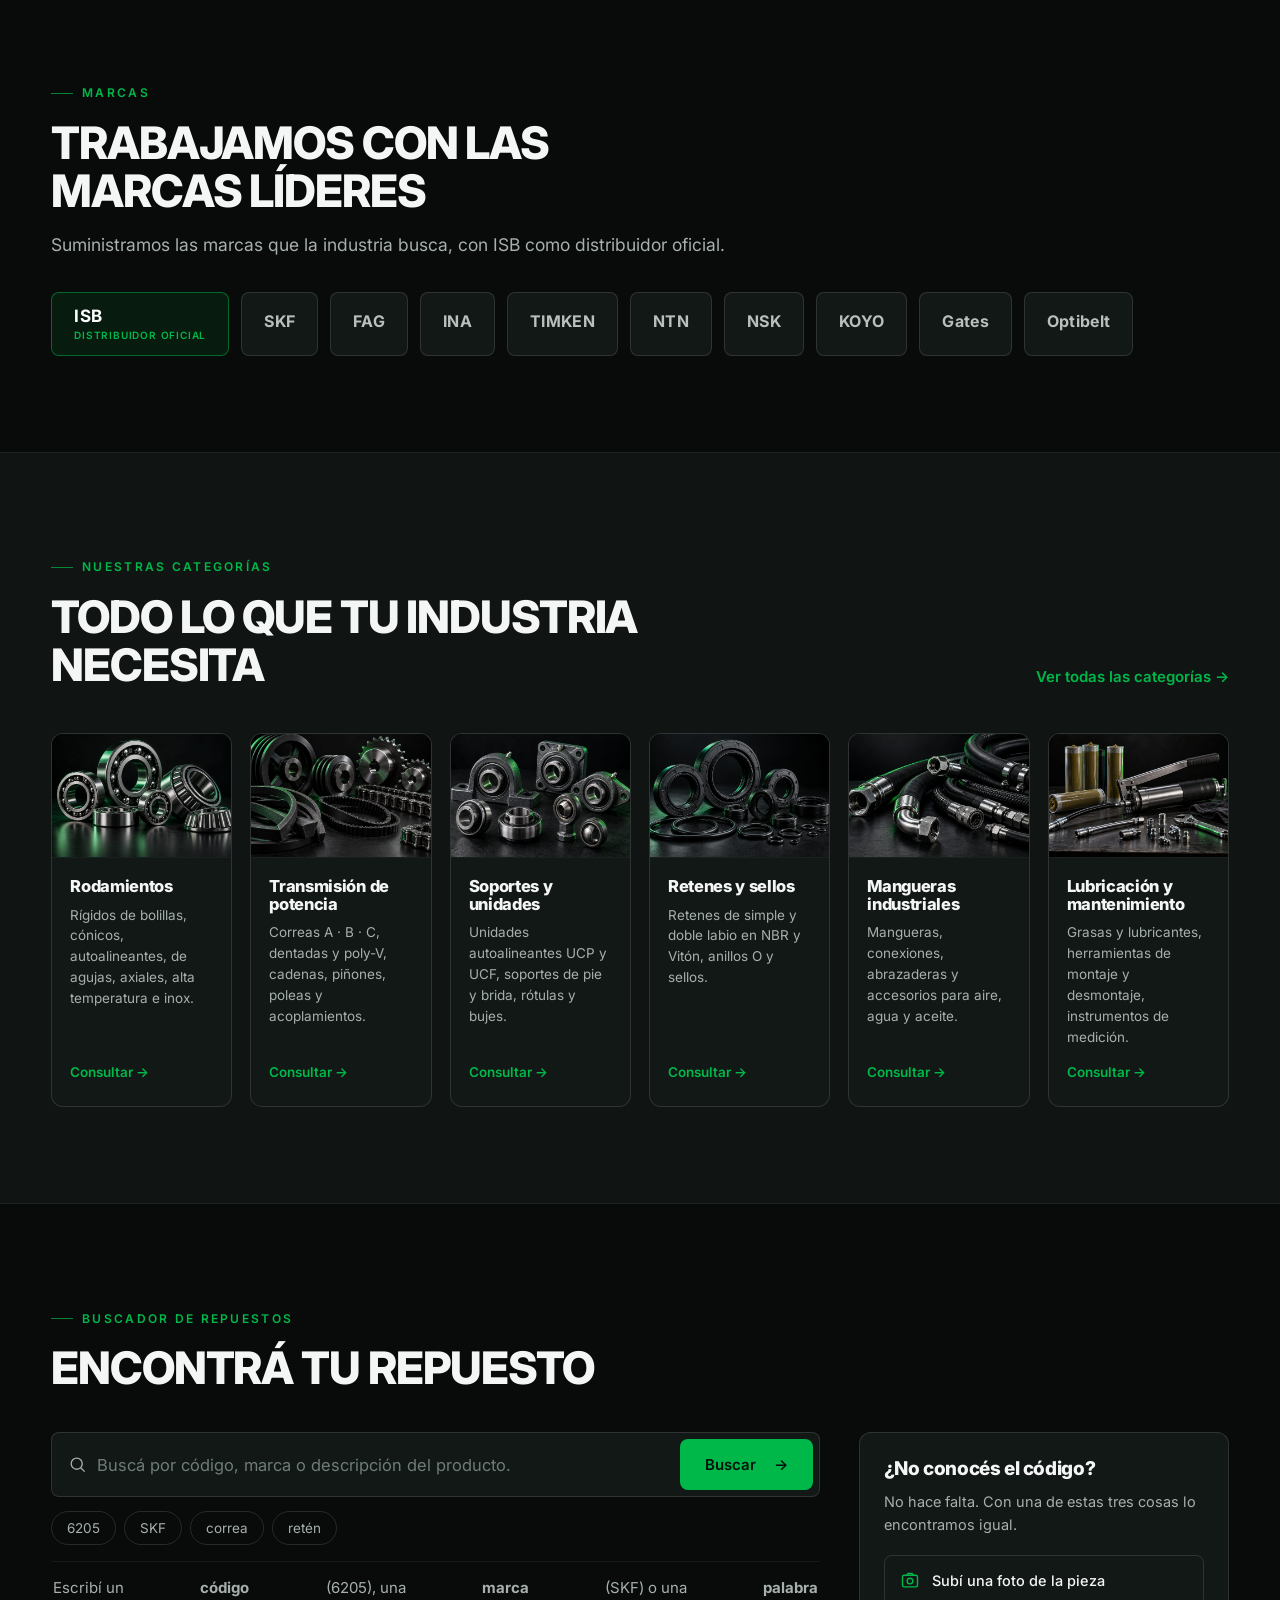
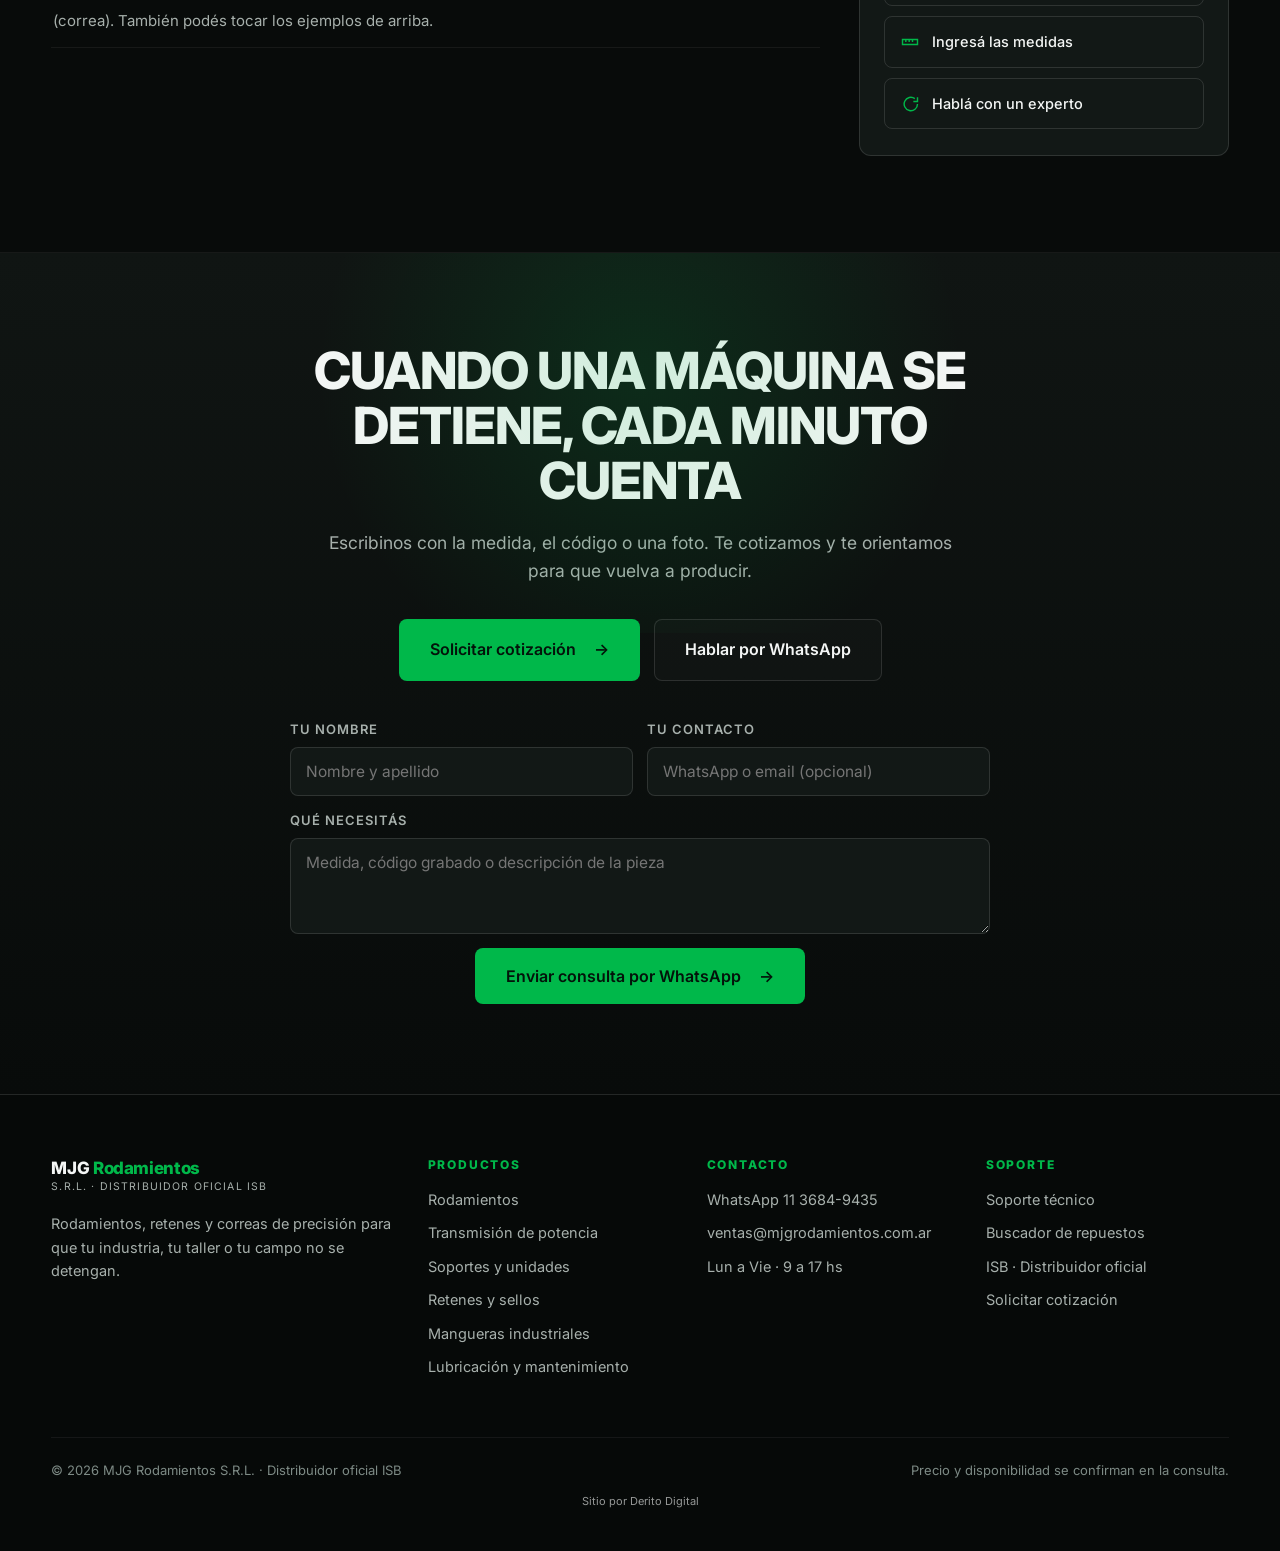
==== commit 69eadc21: "Firma del autor: enlace discreto a Derito Digital en el pie" ====
--- a/index.html
+++ b/index.html
@@ -191,6 +191,7 @@
       <span>Precio y disponibilidad se confirman en la consulta.</span>
     </div>
   </div>
+<div class="dd-firma"><style>.dd-firma{text-align:center;font-size:11px;line-height:1.5;padding:12px 16px;opacity:.6}.dd-firma a{color:inherit;text-decoration:none}.dd-firma a:hover{text-decoration:underline}</style><a href="https://deritodigital.com.ar/" target="_blank" rel="noopener">Sitio por Derito Digital</a></div>
 </footer>
 
 <a class="fab" href="https://wa.me/5491136849435?text=Hola%20MJG%20Rodamientos%2C%20queria%20hacer%20una%20consulta.%20" aria-label="Escribir por WhatsApp">
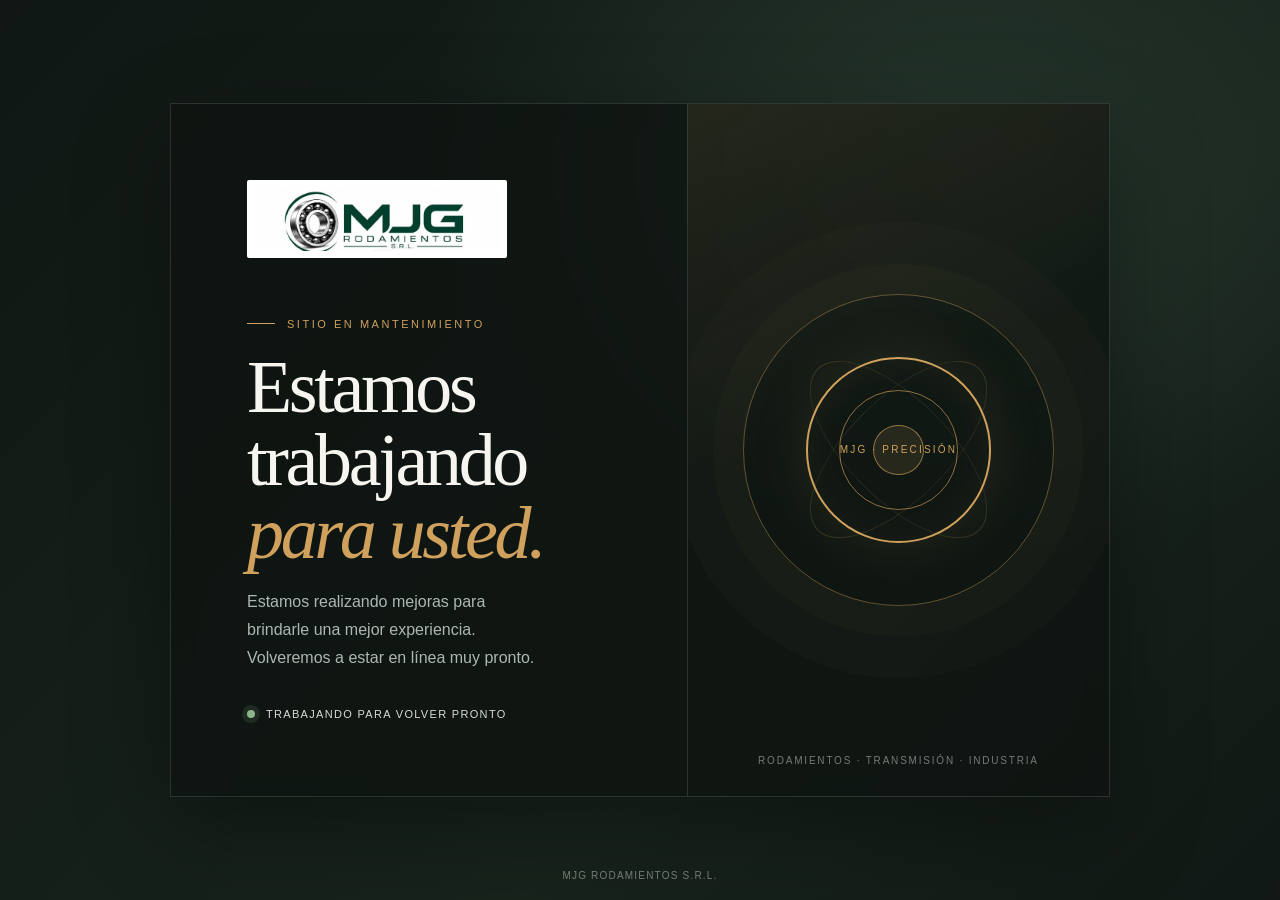
==== commit 9ae222d5: "Poner portada temporal de mantenimiento" ====
--- a/index.html
+++ b/index.html
@@ -1,203 +1,60 @@
-<!DOCTYPE html>
+<!doctype html>
 <html lang="es">
 <head>
-<meta charset="utf-8">
-<meta name="viewport" content="width=device-width,initial-scale=1">
-<title>MJG Rodamientos | Soluciones Industriales, Rodamientos y Transmisión de Potencia</title>
-<meta name="description" content="Distribuidor oficial ISB. Rodamientos, transmisión de potencia, retenes y componentes industriales para mantenimiento, producción y abastecimiento. Cotizá por WhatsApp: 11 3684-9435.">
-<link rel="canonical" href="https://mjgrodamientos.com.ar/">
-<meta name="theme-color" content="#080B0A">
-<meta name="robots" content="index, follow, max-snippet:-1, max-image-preview:large">
-<link rel="icon" href="favicon.ico" sizes="any">
-<link rel="icon" type="image/png" sizes="512x512" href="favicon-512.png">
-<link rel="apple-touch-icon" sizes="180x180" href="favicon-180.png">
-<meta property="og:type" content="website">
-<meta property="og:site_name" content="MJG Rodamientos S.R.L.">
-<meta property="og:locale" content="es_AR">
-<meta property="og:url" content="https://mjgrodamientos.com.ar/">
-<meta property="og:title" content="MJG Rodamientos | MJG Rodamientos">
-<meta property="og:description" content="Distribuidor oficial ISB. Rodamientos, transmisión de potencia y componentes industriales. Cotizá por WhatsApp.">
-<meta property="og:image" content="https://mjgrodamientos.com.ar/og-image.png">
-<meta name="twitter:card" content="summary_large_image">
-<link rel="preconnect" href="https://fonts.googleapis.com">
-<link rel="preconnect" href="https://fonts.gstatic.com" crossorigin>
-<link href="https://fonts.googleapis.com/css2?family=Inter:wght@400;500;600;700;800&display=swap" rel="stylesheet">
-<link rel="stylesheet" href="assets/site.css?v=5">
-<script type="application/ld+json">
-{"@context":"https://schema.org","@type":"LocalBusiness","@id":"https://mjgrodamientos.com.ar/#organizacion",
-"name":"MJG Rodamientos S.R.L.","url":"https://mjgrodamientos.com.ar/","email":"ventas@mjgrodamientos.com.ar",
-"telephone":"+5491136849435",
-"description":"MJG Rodamientos S.R.L.: distribuidor oficial ISB. Rodamientos, transmisión de potencia, retenes y componentes industriales. Atención a industria, talleres, campo y particulares.",
-"image":"https://mjgrodamientos.com.ar/og-image.png","logo":"https://mjgrodamientos.com.ar/og-image.png",
-"address":{"@type":"PostalAddress","addressCountry":"AR","addressRegion":"Buenos Aires"},
-"areaServed":[{"@type":"Country","name":"Argentina"},{"@type":"AdministrativeArea","name":"Zona Sur del Gran Buenos Aires"}],
-"openingHoursSpecification":[{"@type":"OpeningHoursSpecification","dayOfWeek":["Monday","Tuesday","Wednesday","Thursday","Friday"],"opens":"09:00","closes":"17:00"}],
-"contactPoint":{"@type":"ContactPoint","contactType":"sales","telephone":"+5491136849435","email":"ventas@mjgrodamientos.com.ar","areaServed":"AR","availableLanguage":["es"]},
-"hasOfferCatalog":{"@type":"OfferCatalog","name":"Soluciones industriales","itemListElement":[
-{"@type":"Offer","itemOffered":{"@type":"Product","name":"Rodamientos"}},
-{"@type":"Offer","itemOffered":{"@type":"Product","name":"Transmisión de potencia"}},
-{"@type":"Offer","itemOffered":{"@type":"Product","name":"Soportes y unidades"}},
-{"@type":"Offer","itemOffered":{"@type":"Product","name":"Retenes y sellos"}},
-{"@type":"Offer","itemOffered":{"@type":"Product","name":"Mangueras industriales"}},
-{"@type":"Offer","itemOffered":{"@type":"Product","name":"Lubricación y mantenimiento"}}]}}
-</script>
+  <meta charset="utf-8">
+  <meta name="viewport" content="width=device-width, initial-scale=1">
+  <meta name="theme-color" content="#101714">
+  <meta name="robots" content="noindex, nofollow">
+  <title>Estamos trabajando para usted | MJG Rodamientos</title>
+  <meta name="description" content="Estamos realizando mejoras en nuestro sitio. Pronto estaremos nuevamente en línea.">
+  <link rel="icon" href="favicon.ico" sizes="any">
+  <style>
+    :root{color-scheme:dark;--ink:#f6f5ef;--muted:#adb8b2;--accent:#d0a15d;--bg:#101714;--line:rgba(255,255,255,.13)}
+    *{box-sizing:border-box}
+    html,body{margin:0;min-height:100%;font-family:Georgia,"Times New Roman",serif}
+    body{min-height:100vh;background:radial-gradient(ellipse at 75% 15%,rgba(47,70,57,.54),transparent 40%),linear-gradient(135deg,#101714,#18231c 65%,#111815);color:var(--ink);display:grid;place-items:center;padding:32px;overflow:hidden}
+    body:before{content:"";position:fixed;inset:0;pointer-events:none;opacity:.13;background-image:linear-gradient(90deg,transparent 49.8%,var(--line) 50%,transparent 50.2%),linear-gradient(transparent 49.8%,var(--line) 50%,transparent 50.2%);background-size:96px 96px;mask-image:linear-gradient(115deg,transparent 20%,black 100%)}
+    .card{position:relative;width:min(100%,940px);min-height:530px;display:grid;grid-template-columns:1.1fr .9fr;border:1px solid var(--line);background:rgba(13,19,16,.72);box-shadow:0 32px 90px rgba(0,0,0,.32);backdrop-filter:blur(12px)}
+    .copy{padding:clamp(38px,7vw,76px);display:flex;flex-direction:column;justify-content:center}
+    .brand{display:flex;align-items:center;gap:20px;margin-bottom:60px}
+    .brand img{width:min(100%,260px);height:auto;display:block;object-fit:contain;background:#fff;padding:7px;border-radius:2px}
+    .eyebrow{font-family:Arial,sans-serif;font-size:11px;text-transform:uppercase;letter-spacing:.23em;color:var(--accent);display:flex;align-items:center;gap:12px}
+    .eyebrow:before{content:"";width:28px;height:1px;background:var(--accent)}
+    h1{font-size:clamp(42px,6.8vw,74px);font-weight:400;line-height:.99;letter-spacing:-.045em;margin:21px 0 18px;max-width:9ch}
+    h1 em{font-style:italic;color:var(--accent)}
+    .message{font-family:Arial,sans-serif;color:var(--muted);font-size:16px;line-height:1.75;max-width:34ch;margin:0}
+    .status{display:flex;align-items:center;gap:11px;margin-top:36px;font:11px Arial,sans-serif;letter-spacing:.12em;text-transform:uppercase;color:#d6ddd7}
+    .dot{width:8px;height:8px;border-radius:50%;background:#8eb68b;box-shadow:0 0 0 5px rgba(142,182,139,.13);animation:pulse 2s infinite}
+    .art{position:relative;overflow:hidden;border-left:1px solid var(--line);display:grid;place-items:center;background:linear-gradient(155deg,rgba(208,161,93,.10),transparent 43%)}
+    .orbit{position:absolute;width:min(74%,390px);aspect-ratio:1;border:1px solid rgba(208,161,93,.43);border-radius:50%;box-shadow:0 0 0 30px rgba(208,161,93,.025),0 0 0 72px rgba(208,161,93,.02)}
+    .orbit:before,.orbit:after{content:"";position:absolute;border:1px solid rgba(208,161,93,.2);border-radius:50%;inset:13%;transform:rotate(45deg) scaleX(.44)}
+    .orbit:after{transform:rotate(-45deg) scaleX(.44)}
+    .bearing{position:relative;width:min(44%,220px);aspect-ratio:1;border:2px solid var(--accent);border-radius:50%;display:grid;place-items:center;box-shadow:0 0 60px rgba(208,161,93,.12),inset 0 0 44px rgba(208,161,93,.06)}
+    .bearing:before,.bearing:after{content:"";position:absolute;border:1px solid rgba(208,161,93,.64);border-radius:50%}
+    .bearing:before{inset:17%}.bearing:after{inset:36%;background:rgba(208,161,93,.12)}
+    .bearing span{z-index:1;font:10px Arial,sans-serif;letter-spacing:.22em;color:var(--accent);text-transform:uppercase}
+    .caption{position:absolute;bottom:30px;left:0;right:0;text-align:center;font:10px Arial,sans-serif;letter-spacing:.18em;color:rgba(246,245,239,.45);text-transform:uppercase}
+    footer{position:fixed;bottom:19px;left:0;right:0;text-align:center;font:10px Arial,sans-serif;letter-spacing:.12em;color:rgba(246,245,239,.43);text-transform:uppercase}
+    @keyframes pulse{50%{box-shadow:0 0 0 9px rgba(142,182,139,0)}}
+    @media(max-width:680px){body{padding:18px 16px 42px}.card{min-height:min(780px,calc(100vh - 60px));grid-template-columns:1fr;grid-template-rows:1fr minmax(210px,.72fr)}.copy{padding:32px 28px 24px}.brand{margin-bottom:42px}.brand img{width:220px}.art{border-left:0;border-top:1px solid var(--line)}.orbit{width:min(56%,230px)}.bearing{width:min(31%,130px)}.caption{bottom:14px}h1{max-width:10ch}}
+    @media(prefers-reduced-motion:reduce){*,*:before,*:after{animation:none!important;scroll-behavior:auto!important}}
+  </style>
 </head>
 <body>
-<header class="hdr" id="hdr">
-  <div class="wrap hdr-in">
-    <a class="logo" href="#top" aria-label="MJG Rodamientos, inicio">
-      <b>MJG <em>Rodamientos</em></b><span>S.R.L. · Distribuidor oficial ISB</span>
-    </a>
-    <nav class="nav" aria-label="Principal"><a href="productos.html">Productos</a><a href="industrias.html">Industrias</a><a href="marcas.html">Marcas</a><a href="soporte.html">Soporte técnico</a><a href="empresa.html">Empresa</a><a href="contacto.html">Contacto</a></nav>
-    <div class="hdr-act">
-      <a class="tel" href="https://wa.me/5491136849435?text=Hola%20MJG%20Rodamientos%2C%20queria%20hacer%20una%20consulta.%20">11 3684-9435</a>
-      <a class="btn btn--p" href="https://wa.me/5491136849435?text=Hola%20MJG%20Rodamientos%2C%20quiero%20solicitar%20una%20cotizacion.%20Te%20paso%20la%20medida%2C%20el%20codigo%20o%20una%20foto%20de%20la%20pieza%3A%20">Cotizar</a>
-      <button class="burger" id="burger" aria-label="Abrir menú" aria-expanded="false" aria-controls="mnav"><span></span><span></span><span></span></button>
-    </div>
-  </div>
-  <nav class="mnav" id="mnav" hidden aria-label="Menú">
-    <div class="wrap"><a href="productos.html">Productos</a><a href="industrias.html">Industrias</a><a href="marcas.html">Marcas</a><a href="soporte.html">Soporte técnico</a><a href="empresa.html">Empresa</a><a href="contacto.html">Contacto</a><a class="btn btn--s btn--full" href="https://wa.me/5491136849435?text=Hola%20MJG%20Rodamientos%2C%20queria%20hacer%20una%20consulta.%20">Consultar por WhatsApp</a><a class="btn btn--p btn--full" href="https://wa.me/5491136849435?text=Hola%20MJG%20Rodamientos%2C%20quiero%20solicitar%20una%20cotizacion.%20Te%20paso%20la%20medida%2C%20el%20codigo%20o%20una%20foto%20de%20la%20pieza%3A%20">Cotizar</a></div>
-  </nav>
-</header>
-<main id="top">
-<section class="hero">
-    <div class="wrap">
-      <div class="hero-in">
-        <div>
-          <p class="eyebrow">Rodamientos y componentes industriales</p>
-          <h1>Soluciones industriales para mantener tu producción <em>en movimiento</em></h1>
-          <p class="hero-sub">Rodamientos, transmisión de potencia y componentes industriales para mantenimiento, producción y abastecimiento.</p>
-          <div class="hero-cta">
-            <a class="btn btn--p btn--lg" href="https://wa.me/5491136849435?text=Hola%20MJG%20Rodamientos%2C%20quiero%20solicitar%20una%20cotizacion.%20Te%20paso%20la%20medida%2C%20el%20codigo%20o%20una%20foto%20de%20la%20pieza%3A%20">Solicitar cotización</a>
-            <a class="btn btn--s btn--lg" href="productos.html">Explorar productos</a>
-          </div>
-        </div>
-        <figure class="hero-fig rv">
-          <img src="assets/img/hero.jpg" alt="Rodamiento industrial de acero" width="1586" height="680" fetchpriority="high" onerror="this.src='rod-bolillas.webp'">
-          <span class="badge"><i></i>Distribuidor oficial ISB</span>
-        </figure>
-      </div>
-      <div class="stats rv">
-        <div class="stat"><b>+30 años</b><span>de experiencia del equipo</span></div>
-        <div class="stat"><b>ISB</b><span>distribuidor oficial</span></div>
-        <div class="stat"><b>Medida exacta</b><span>verificada antes de facturar</span></div>
-        <div class="stat"><b>WhatsApp</b><span>respuesta rápida</span></div>
-      </div>
-    </div>
-  </section><section class="sec sec--alt" id="beneficios">
-    <div class="wrap">
-      <p class="eyebrow">Por qué MJG</p>
-      <h2 class="h2">Un proveedor de soluciones, no solo una casa de repuestos</h2>
-      <div class="bens rv" style="margin-top:40px">
-        <article class="ben"><div class="ico"><svg viewBox="0 0 24 24"><circle cx="12" cy="12" r="9"/><path d="M12 7v5l3 2"/></svg></div><h3>+30 años de experiencia</h3><p>Un equipo con más de tres décadas en el rubro.</p></article>
-        <article class="ben"><div class="ico"><svg viewBox="0 0 24 24"><path d="M12 3l7 3v6c0 4.4-3 8-7 9-4-1-7-4.6-7-9V6z"/><path d="M9 12l2 2 4-4"/></svg></div><h3>Distribuidor oficial ISB</h3><p>Línea completa del fabricante, con respaldo de fábrica.</p></article>
-        <article class="ben"><div class="ico"><svg viewBox="0 0 24 24"><path d="M14 3l7 7-11 11H3v-7z"/><path d="M10 7l7 7"/></svg></div><h3>Asesoramiento técnico</h3><p>Te ayudamos a identificar la pieza y elegir la correcta.</p></article>
-        <article class="ben"><div class="ico"><svg viewBox="0 0 24 24"><path d="M3 21V8l9-5 9 5v13"/><path d="M9 21v-6h6v6"/></svg></div><h3>Empresas y particulares</h3><p>Atendemos industria, talleres, campo y clientes particulares.</p></article>
-      </div>
-    </div>
-  </section><section class="sec" id="marcas">
-    <div class="wrap">
-      <p class="eyebrow">Marcas</p>
-      <h2 class="h2">Trabajamos con las marcas líderes</h2>
-      <p class="lead">Suministramos las marcas que la industria busca, con ISB como distribuidor oficial.</p>
-      <div class="brands rv">
-        <div class="brand brand--isb"><span>ISB</span><small>Distribuidor oficial</small></div>
-        <div class="brand">SKF</div><div class="brand">FAG</div><div class="brand">INA</div><div class="brand">TIMKEN</div>
-        <div class="brand">NTN</div><div class="brand">NSK</div><div class="brand">KOYO</div><div class="brand">Gates</div><div class="brand">Optibelt</div>
-      </div>
-    </div>
-  </section><section class="sec sec--alt" id="productos">
-    <div class="wrap">
-      <div class="headmax">
-        <div><p class="eyebrow">Nuestras categorías</p><h2 class="h2">Todo lo que tu industria necesita</h2></div>
-        <a class="link" href="https://wa.me/5491136849435?text=Hola%20MJG%20Rodamientos%2C%20quiero%20solicitar%20una%20cotizacion.%20Te%20paso%20la%20medida%2C%20el%20codigo%20o%20una%20foto%20de%20la%20pieza%3A%20">Ver todas las categorías →</a>
-      </div>
-      <div class="cats rv">
-        <article class="cat"><figure><img src="assets/img/cat-rodamientos.jpg" alt="Rodamientos" loading="lazy"></figure><div class="cat-b"><h3>Rodamientos</h3><p>Rígidos de bolillas, cónicos, autoalineantes, de agujas, axiales, alta temperatura e inox.</p><a href="https://wa.me/5491136849435?text=Hola%20MJG%20Rodamientos%2C%20quiero%20consultar%20por%20RODAMIENTOS.%20Te%20paso%20la%20medida%20o%20el%20codigo%3A%20">Consultar →</a></div></article>
-        <article class="cat"><figure><img src="assets/img/cat-transmision.jpg" alt="Transmisión de potencia" loading="lazy"></figure><div class="cat-b"><h3>Transmisión de potencia</h3><p>Correas A · B · C, dentadas y poly-V, cadenas, piñones, poleas y acoplamientos.</p><a href="https://wa.me/5491136849435?text=Hola%20MJG%20Rodamientos%2C%20quiero%20consultar%20por%20TRANSMISION%20DE%20POTENCIA%20%28correas%2C%20cadenas%2C%20pinones%29.%20Te%20paso%20la%20medida%20o%20el%20codigo%3A%20">Consultar →</a></div></article>
-        <article class="cat"><figure><img src="assets/img/cat-soportes.jpg" alt="Soportes y unidades" loading="lazy"></figure><div class="cat-b"><h3>Soportes y unidades</h3><p>Unidades autoalineantes UCP y UCF, soportes de pie y brida, rótulas y bujes.</p><a href="https://wa.me/5491136849435?text=Hola%20MJG%20Rodamientos%2C%20quiero%20consultar%20por%20SOPORTES%20Y%20UNIDADES%20%28UCP/UCF%29.%20Te%20paso%20la%20medida%20o%20el%20codigo%3A%20">Consultar →</a></div></article>
-        <article class="cat"><figure><img src="assets/img/cat-retenes.jpg" alt="Retenes y sellos" loading="lazy"></figure><div class="cat-b"><h3>Retenes y sellos</h3><p>Retenes de simple y doble labio en NBR y Vitón, anillos O y sellos.</p><a href="https://wa.me/5491136849435?text=Hola%20MJG%20Rodamientos%2C%20quiero%20consultar%20por%20RETENES%20Y%20SELLOS.%20Te%20paso%20la%20medida%20o%20el%20codigo%3A%20">Consultar →</a></div></article>
-        <article class="cat"><figure><img src="assets/img/cat-mangueras.jpg" alt="Mangueras industriales" loading="lazy"></figure><div class="cat-b"><h3>Mangueras industriales</h3><p>Mangueras, conexiones, abrazaderas y accesorios para aire, agua y aceite.</p><a href="https://wa.me/5491136849435?text=Hola%20MJG%20Rodamientos%2C%20quiero%20consultar%20por%20MANGUERAS%20INDUSTRIALES.%20Te%20paso%20la%20medida%20o%20el%20codigo%3A%20">Consultar →</a></div></article>
-        <article class="cat"><figure><img src="assets/img/cat-lubricacion.jpg" alt="Lubricación y mantenimiento" loading="lazy"></figure><div class="cat-b"><h3>Lubricación y mantenimiento</h3><p>Grasas y lubricantes, herramientas de montaje y desmontaje, instrumentos de medición.</p><a href="https://wa.me/5491136849435?text=Hola%20MJG%20Rodamientos%2C%20quiero%20consultar%20por%20LUBRICACION%20Y%20MANTENIMIENTO.%20Te%20paso%20la%20medida%20o%20el%20codigo%3A%20">Consultar →</a></div></article>
-      </div>
-    </div>
-  </section><section class="sec" id="buscar">
-    <div class="wrap">
-      <p class="eyebrow">Buscador de repuestos</p>
-      <h2 class="h2">Encontrá tu repuesto</h2>
-      <div class="find">
-        <div>
-          <div class="field">
-            <svg viewBox="0 0 24 24" aria-hidden="true"><circle cx="11" cy="11" r="7"/><path d="M16 16l5 5"/></svg>
-            <input id="q" type="search" autocomplete="off" spellcheck="false" aria-label="Buscar repuesto" placeholder="Buscá por código, marca o descripción del producto.">
-            <button class="btn btn--p" id="buscarBtn" type="button">Buscar</button>
-          </div>
-          <div class="chips" id="chips">
-            <button class="chip" type="button">6205</button><button class="chip" type="button">SKF</button>
-            <button class="chip" type="button">correa</button><button class="chip" type="button">retén</button>
-          </div>
-          <ul class="res" id="res" aria-live="polite"></ul>
-        </div>
-        <aside class="nocode">
-          <h3>¿No conocés el código?</h3>
-          <p>No hace falta. Con una de estas tres cosas lo encontramos igual.</p>
-          <ul>
-            <li><a href="https://wa.me/5491136849435?text=Hola%20MJG%20Rodamientos%2C%20quiero%20mandarles%20la%20FOTO%20de%20una%20pieza%20para%20identificarla.%20"><svg viewBox="0 0 24 24"><rect x="3" y="5" width="18" height="14" rx="2"/><circle cx="12" cy="12" r="3.4"/><path d="M8 5l1.5-2h5L16 5"/></svg>Subí una foto de la pieza</a></li>
-            <li><a href="#buscar"><svg viewBox="0 0 24 24"><path d="M3 9h18v6H3z"/><path d="M7 9v3M11 9v3M15 9v3"/></svg>Ingresá las medidas</a></li>
-            <li><a href="https://wa.me/5491136849435?text=Hola%20MJG%20Rodamientos%2C%20quiero%20solicitar%20una%20cotizacion.%20Te%20paso%20la%20medida%2C%20el%20codigo%20o%20una%20foto%20de%20la%20pieza%3A%20"><svg viewBox="0 0 24 24"><path d="M21 12a8 8 0 1 1-3.2-6.4"/><path d="M21 4v5h-5"/></svg>Hablá con un experto</a></li>
-          </ul>
-        </aside>
-      </div>
-    </div>
-  </section><section class="cta-f" id="contacto">
-    <div class="wrap">
-      <h2>Cuando una máquina se detiene, cada minuto cuenta</h2>
-      <p>Escribinos con la medida, el código o una foto. Te cotizamos y te orientamos para que vuelva a producir.</p>
-      <div class="btns">
-        <a class="btn btn--p btn--lg" href="https://wa.me/5491136849435?text=Hola%20MJG%20Rodamientos%2C%20quiero%20solicitar%20una%20cotizacion.%20Te%20paso%20la%20medida%2C%20el%20codigo%20o%20una%20foto%20de%20la%20pieza%3A%20">Solicitar cotización</a>
-        <a class="btn btn--s btn--lg" href="https://wa.me/5491136849435?text=Hola%20MJG%20Rodamientos%2C%20queria%20hacer%20una%20consulta.%20">Hablar por WhatsApp</a>
-      </div>
-      <form class="form" id="formConsulta" novalidate>
-        <label>Tu nombre<input id="fNombre" type="text" autocomplete="name" placeholder="Nombre y apellido"></label>
-        <label>Tu contacto<input id="fContacto" type="text" autocomplete="tel" placeholder="WhatsApp o email (opcional)"></label>
-        <label class="full">Qué necesitás<textarea id="fTexto" placeholder="Medida, código grabado o descripción de la pieza"></textarea></label>
-        <button class="btn btn--p btn--lg form-btn" type="submit">Enviar consulta por WhatsApp</button>
-      </form>
-    </div>
-  </section>
-</main>
-
-<footer class="ftr">
-  <div class="wrap">
-    <div class="ftr-grid">
-      <div>
-        <a class="logo" href="#top"><b>MJG <em>Rodamientos</em></b><span>S.R.L. · Distribuidor oficial ISB</span></a>
-        <p class="zona">Rodamientos, retenes y correas de precisión para que tu industria, tu taller o tu campo no se detengan.</p>
-      </div>
-      <div><h4>Productos</h4><ul>
-        <li><a href="#productos">Rodamientos</a></li><li><a href="#productos">Transmisión de potencia</a></li>
-        <li><a href="#productos">Soportes y unidades</a></li><li><a href="#productos">Retenes y sellos</a></li>
-        <li><a href="#productos">Mangueras industriales</a></li><li><a href="#productos">Lubricación y mantenimiento</a></li></ul></div>
-      <div><h4>Contacto</h4><ul>
-        <li><a href="https://wa.me/5491136849435?text=Hola%20MJG%20Rodamientos%2C%20queria%20hacer%20una%20consulta.%20">WhatsApp 11 3684-9435</a></li>
-        <li><a href="mailto:ventas@mjgrodamientos.com.ar">ventas@mjgrodamientos.com.ar</a></li>
-        <li>Lun a Vie · 9 a 17 hs</li></ul></div>
-      <div><h4>Soporte</h4><ul>
-        <li><a href="#soporte">Soporte técnico</a></li><li><a href="#buscar">Buscador de repuestos</a></li>
-        <li><a href="#empresa">ISB · Distribuidor oficial</a></li><li><a href="#contacto">Solicitar cotización</a></li></ul></div>
-    </div>
-    <div class="ftr-bot">
-      <span>© <span id="yr">2026</span> MJG Rodamientos S.R.L. · Distribuidor oficial ISB</span>
-      <span>Precio y disponibilidad se confirman en la consulta.</span>
-    </div>
-  </div>
-<div class="dd-firma"><style>.dd-firma{text-align:center;font-size:11px;line-height:1.5;padding:12px 16px;opacity:.6}.dd-firma a{color:inherit;text-decoration:none}.dd-firma a:hover{text-decoration:underline}</style><a href="https://deritodigital.com.ar/" target="_blank" rel="noopener">Sitio por Derito Digital</a></div>
-</footer>
-
-<a class="fab" href="https://wa.me/5491136849435?text=Hola%20MJG%20Rodamientos%2C%20queria%20hacer%20una%20consulta.%20" aria-label="Escribir por WhatsApp">
-  <svg viewBox="0 0 32 32" aria-hidden="true"><path d="M16 .8C7.6.8.8 7.6.8 16c0 2.7.7 5.3 2 7.6L.7 31.3l7.9-2.1c2.2 1.2 4.7 1.9 7.4 1.9 8.4 0 15.2-6.8 15.2-15.2S24.4.8 16 .8zm0 27.7c-2.4 0-4.7-.7-6.7-1.9l-.5-.3-4.7 1.2 1.3-4.5-.3-.5A12.6 12.6 0 0 1 3.5 16C3.5 9.1 9.1 3.5 16 3.5S28.5 9.1 28.5 16 22.9 28.5 16 28.5zm7-9.4c-.4-.2-2.3-1.1-2.7-1.2-.3-.1-.6-.2-.8.2-.3.4-1 1.2-1.2 1.5-.2.2-.4.3-.8.1-.4-.2-1.7-.6-3.2-2-1.2-1.1-2-2.4-2.2-2.8-.2-.4 0-.6.2-.8l.6-.7c.2-.2.3-.4.4-.7.1-.3.1-.5 0-.7-.1-.2-.8-2-1.1-2.7-.3-.7-.6-.6-.8-.6h-.7c-.2 0-.6.1-.9.4-.3.3-1.2 1.1-1.2 2.8s1.2 3.2 1.4 3.4c.2.2 2.4 3.7 5.9 5.2.8.3 1.5.5 2 .7.8.3 1.6.2 2.2.1.7-.1 2.3-.9 2.6-1.8.3-.9.3-1.6.2-1.8-.1-.2-.3-.3-.7-.5z"/></svg>
-</a>
-
-<script src="assets/site.js?v=5" defer></script>
+  <main class="card" aria-labelledby="title">
+    <section class="copy">
+      <div class="brand"><img src="mjg-logo.jpg" alt="MJG Rodamientos S.R.L."></div>
+      <div class="eyebrow">Sitio en mantenimiento</div>
+      <h1 id="title">Estamos trabajando <em>para usted.</em></h1>
+      <p class="message">Estamos realizando mejoras para brindarle una mejor experiencia. Volveremos a estar en línea muy pronto.</p>
+      <div class="status"><span class="dot" aria-hidden="true"></span>Trabajando para volver pronto</div>
+    </section>
+    <aside class="art" aria-hidden="true">
+      <div class="orbit"></div>
+      <div class="bearing"><span>MJG · precisión</span></div>
+      <div class="caption">Rodamientos · Transmisión · Industria</div>
+    </aside>
+  </main>
+  <footer>MJG Rodamientos S.R.L.</footer>
 </body>
 </html>
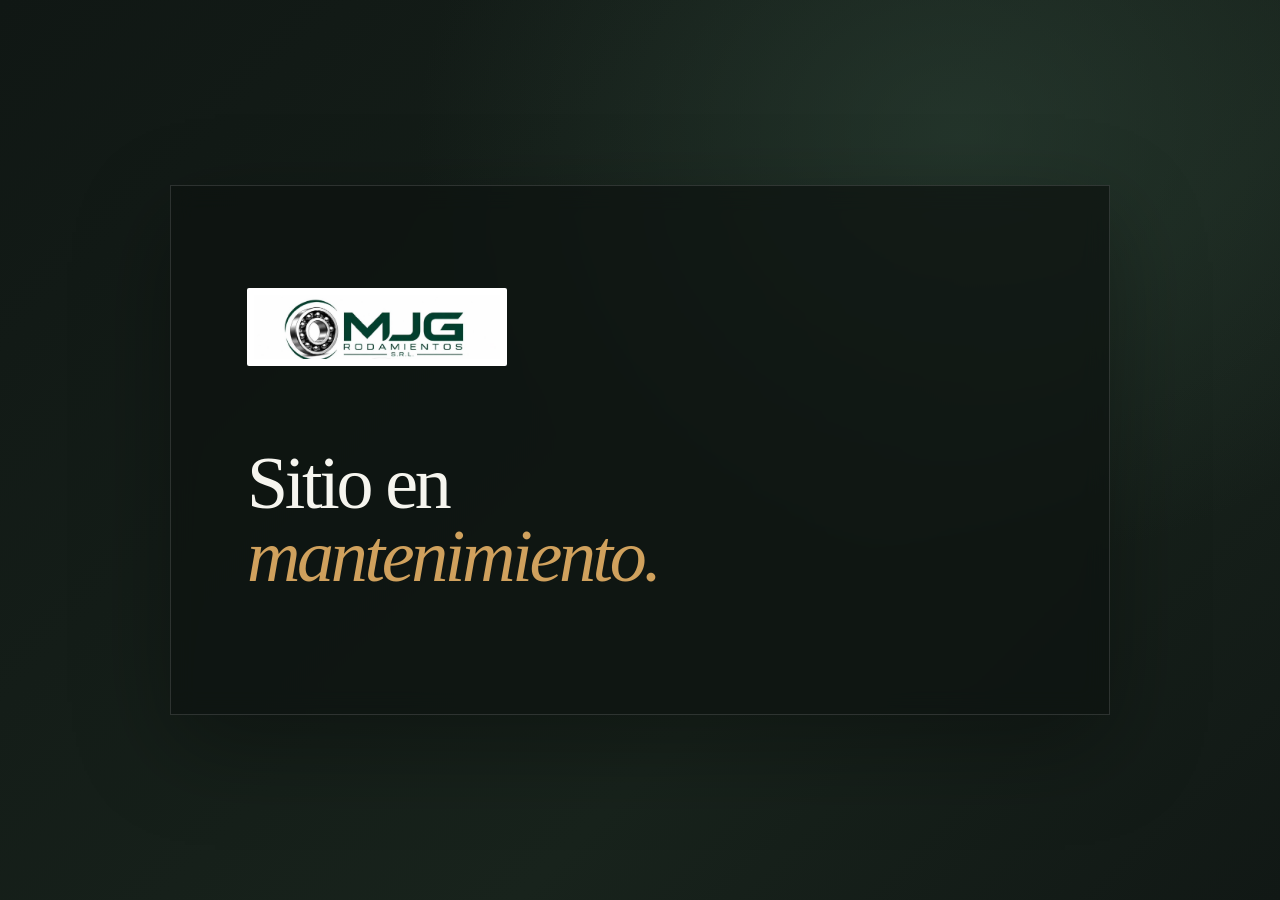
==== commit 692584b1: "Simplificar portada de mantenimiento" ====
--- a/index.html
+++ b/index.html
@@ -25,18 +25,9 @@
     .message{font-family:Arial,sans-serif;color:var(--muted);font-size:16px;line-height:1.75;max-width:34ch;margin:0}
     .status{display:flex;align-items:center;gap:11px;margin-top:36px;font:11px Arial,sans-serif;letter-spacing:.12em;text-transform:uppercase;color:#d6ddd7}
     .dot{width:8px;height:8px;border-radius:50%;background:#8eb68b;box-shadow:0 0 0 5px rgba(142,182,139,.13);animation:pulse 2s infinite}
-    .art{position:relative;overflow:hidden;border-left:1px solid var(--line);display:grid;place-items:center;background:linear-gradient(155deg,rgba(208,161,93,.10),transparent 43%)}
-    .orbit{position:absolute;width:min(74%,390px);aspect-ratio:1;border:1px solid rgba(208,161,93,.43);border-radius:50%;box-shadow:0 0 0 30px rgba(208,161,93,.025),0 0 0 72px rgba(208,161,93,.02)}
-    .orbit:before,.orbit:after{content:"";position:absolute;border:1px solid rgba(208,161,93,.2);border-radius:50%;inset:13%;transform:rotate(45deg) scaleX(.44)}
-    .orbit:after{transform:rotate(-45deg) scaleX(.44)}
-    .bearing{position:relative;width:min(44%,220px);aspect-ratio:1;border:2px solid var(--accent);border-radius:50%;display:grid;place-items:center;box-shadow:0 0 60px rgba(208,161,93,.12),inset 0 0 44px rgba(208,161,93,.06)}
-    .bearing:before,.bearing:after{content:"";position:absolute;border:1px solid rgba(208,161,93,.64);border-radius:50%}
-    .bearing:before{inset:17%}.bearing:after{inset:36%;background:rgba(208,161,93,.12)}
-    .bearing span{z-index:1;font:10px Arial,sans-serif;letter-spacing:.22em;color:var(--accent);text-transform:uppercase}
-    .caption{position:absolute;bottom:30px;left:0;right:0;text-align:center;font:10px Arial,sans-serif;letter-spacing:.18em;color:rgba(246,245,239,.45);text-transform:uppercase}
     footer{position:fixed;bottom:19px;left:0;right:0;text-align:center;font:10px Arial,sans-serif;letter-spacing:.12em;color:rgba(246,245,239,.43);text-transform:uppercase}
     @keyframes pulse{50%{box-shadow:0 0 0 9px rgba(142,182,139,0)}}
-    @media(max-width:680px){body{padding:18px 16px 42px}.card{min-height:min(780px,calc(100vh - 60px));grid-template-columns:1fr;grid-template-rows:1fr minmax(210px,.72fr)}.copy{padding:32px 28px 24px}.brand{margin-bottom:42px}.brand img{width:220px}.art{border-left:0;border-top:1px solid var(--line)}.orbit{width:min(56%,230px)}.bearing{width:min(31%,130px)}.caption{bottom:14px}h1{max-width:10ch}}
+    @media(max-width:680px){body{padding:18px 16px 42px}.card{min-height:min(620px,calc(100vh - 60px));grid-template-columns:1fr;grid-template-rows:1fr}.copy{padding:32px 28px 24px}.brand{margin-bottom:42px}.brand img{width:220px}h1{max-width:10ch}}
     @media(prefers-reduced-motion:reduce){*,*:before,*:after{animation:none!important;scroll-behavior:auto!important}}
   </style>
 </head>
@@ -44,17 +35,8 @@
   <main class="card" aria-labelledby="title">
     <section class="copy">
       <div class="brand"><img src="mjg-logo.jpg" alt="MJG Rodamientos S.R.L."></div>
-      <div class="eyebrow">Sitio en mantenimiento</div>
-      <h1 id="title">Estamos trabajando <em>para usted.</em></h1>
-      <p class="message">Estamos realizando mejoras para brindarle una mejor experiencia. Volveremos a estar en línea muy pronto.</p>
-      <div class="status"><span class="dot" aria-hidden="true"></span>Trabajando para volver pronto</div>
+      <h1 id="title">Sitio en <em>mantenimiento.</em></h1>
     </section>
-    <aside class="art" aria-hidden="true">
-      <div class="orbit"></div>
-      <div class="bearing"><span>MJG · precisión</span></div>
-      <div class="caption">Rodamientos · Transmisión · Industria</div>
-    </aside>
   </main>
-  <footer>MJG Rodamientos S.R.L.</footer>
 </body>
 </html>
